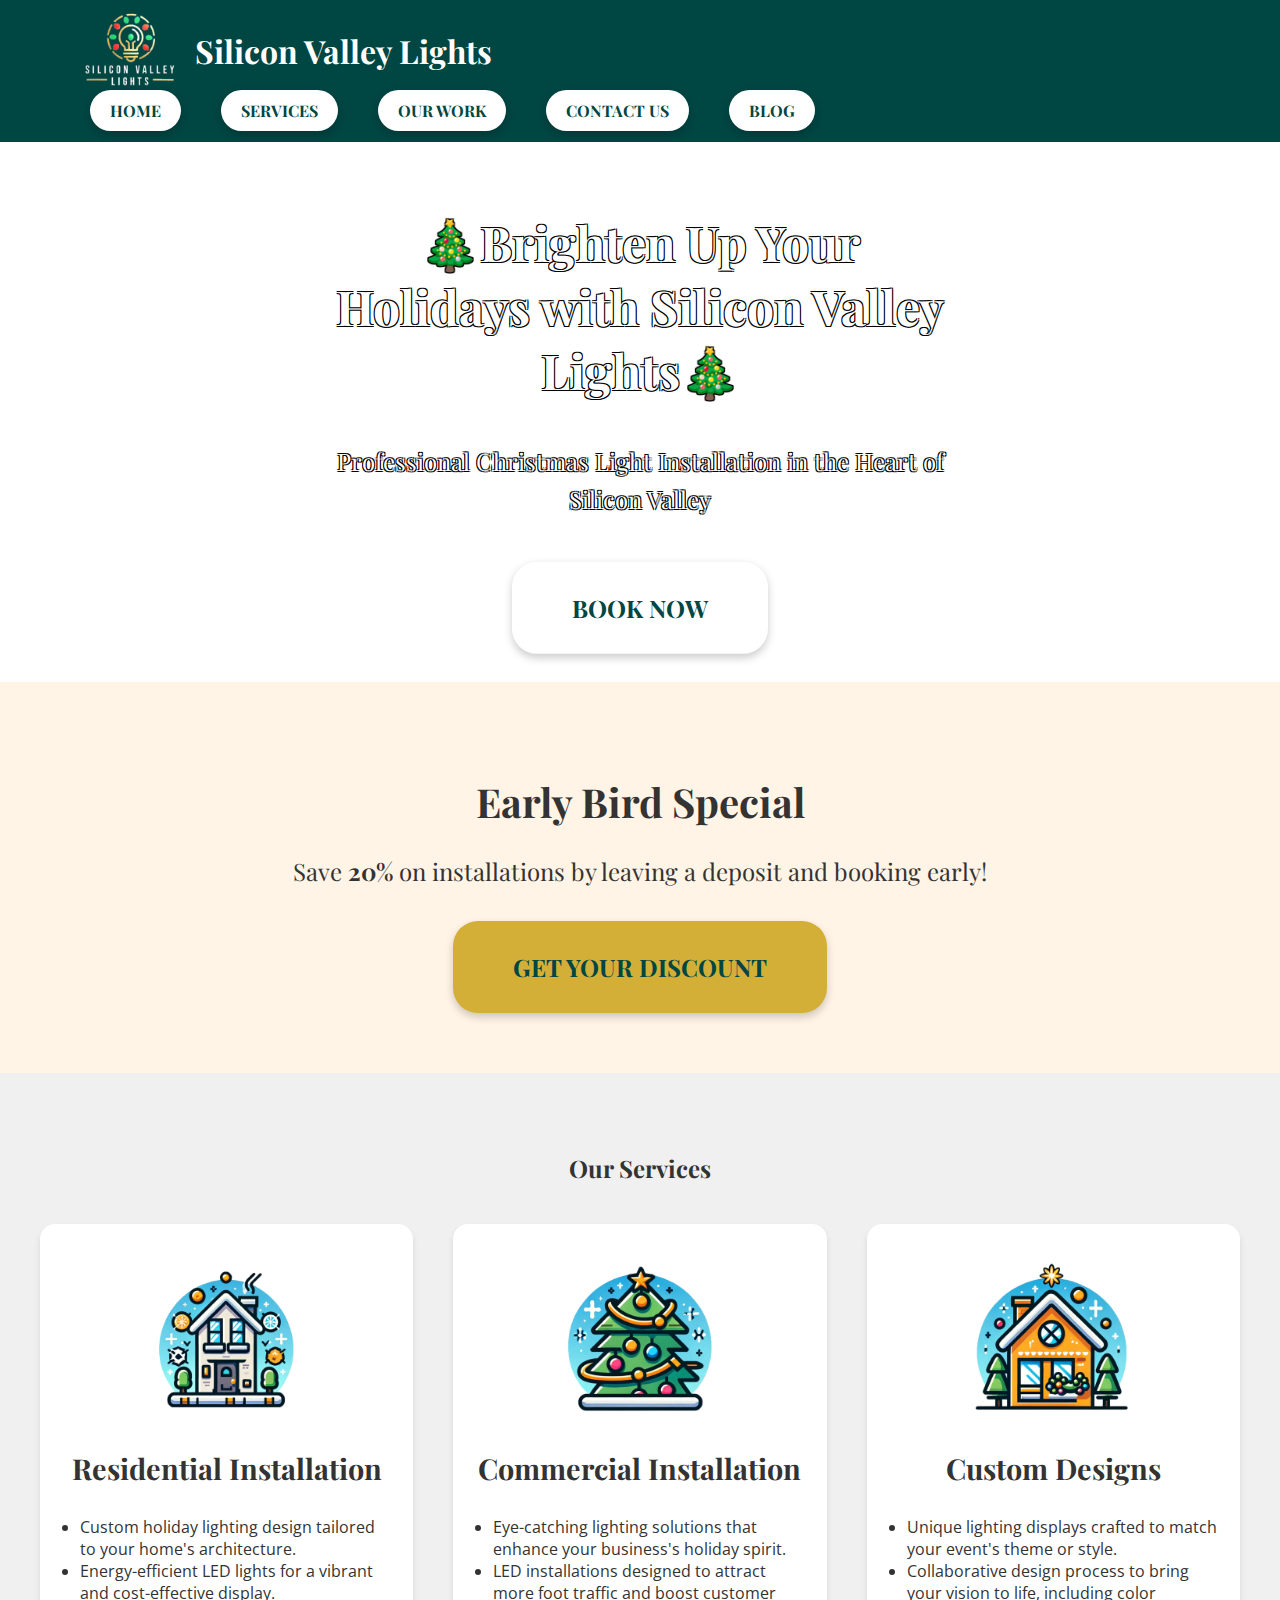
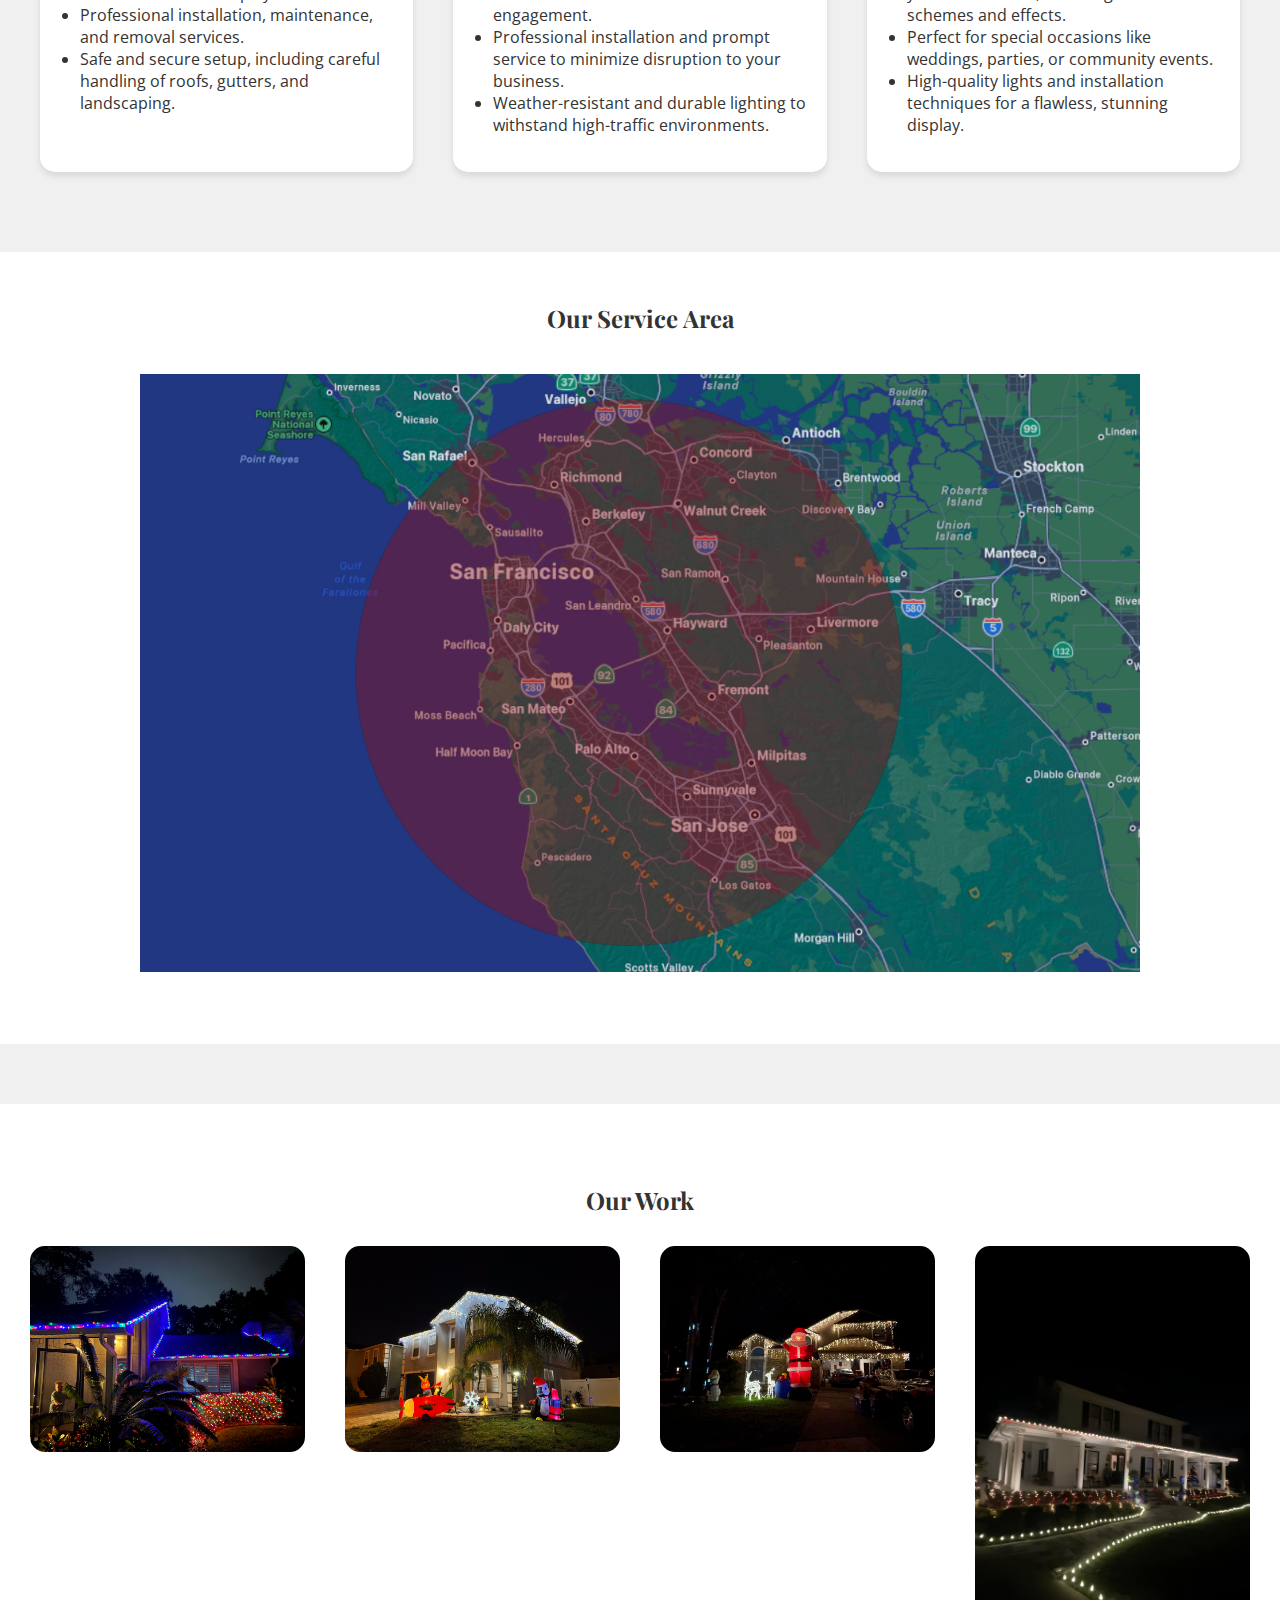
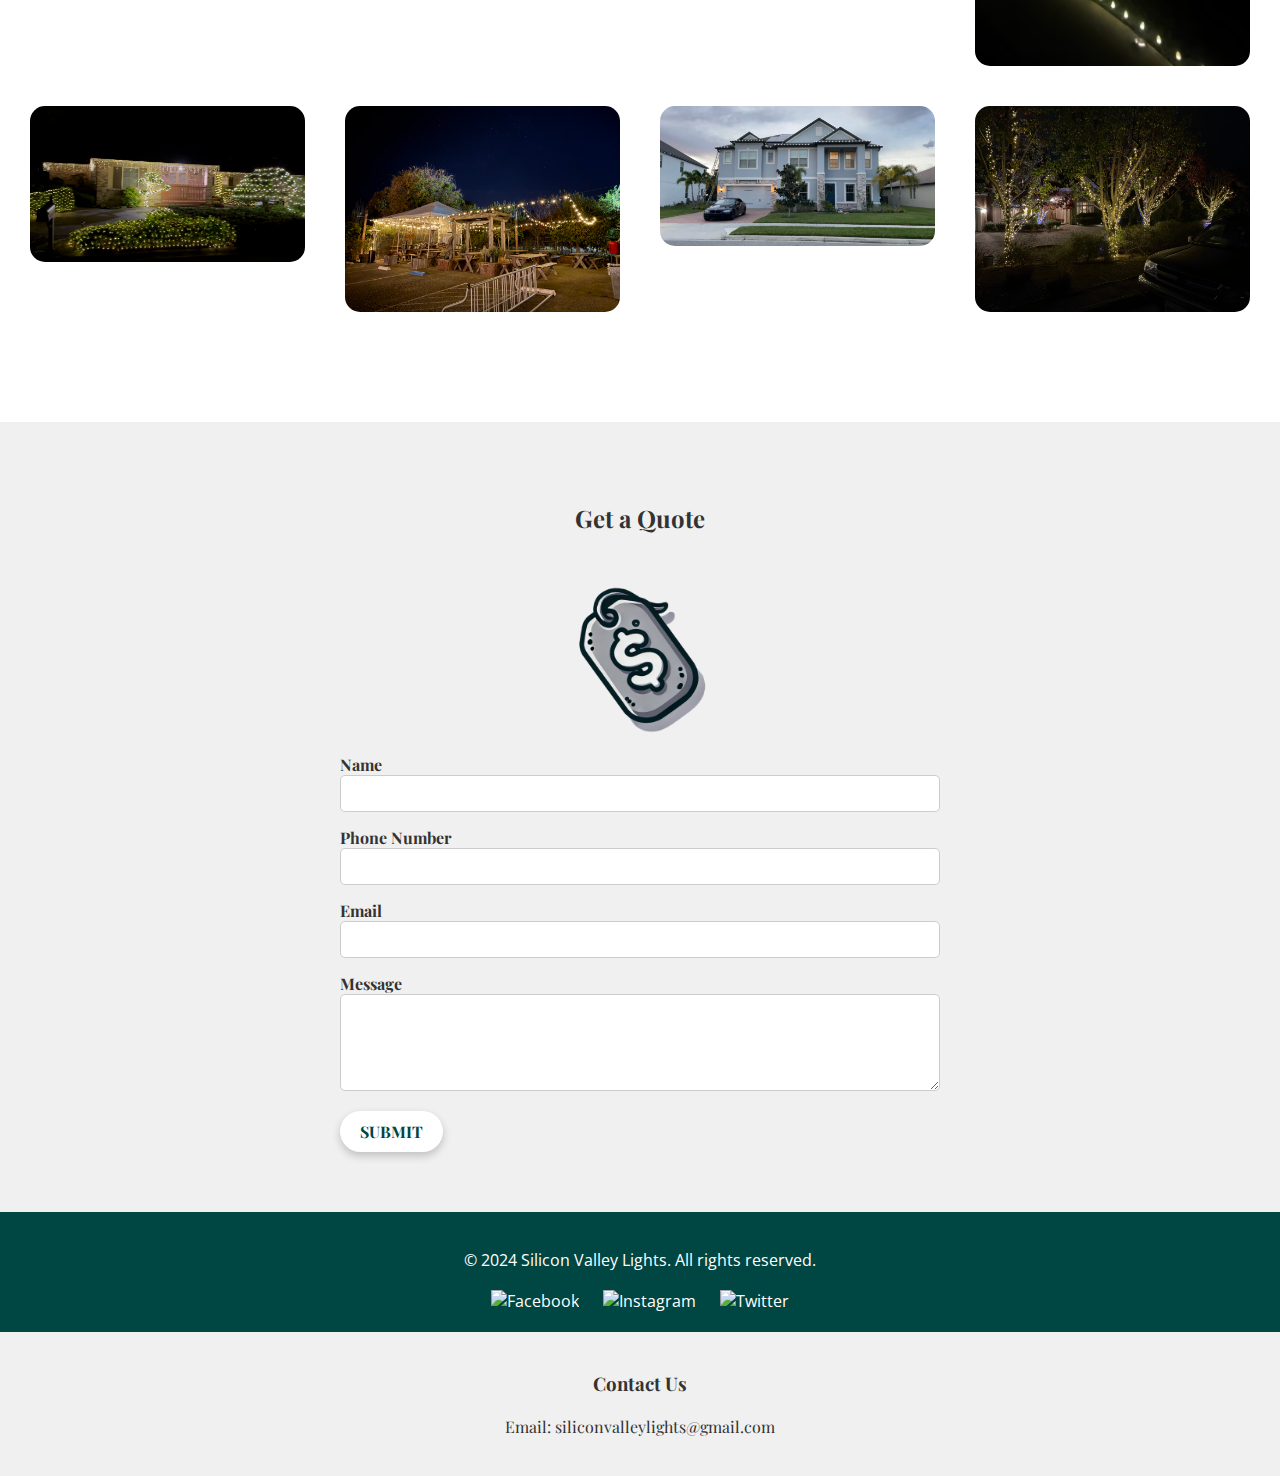
==== index.html @ fa6a8b25 "Update index.html" ====
<!DOCTYPE html>
<html lang="en">
<head>
    <!-- Favicon for the browser tab -->
    <link rel="icon" href="images/logo-icon.png" type="image/png">
    <title>Silicon Valley Lights</title>
    <!-- Link to the external CSS file for the main styles -->
    <link rel="stylesheet" href="style.css">
    <!-- Google Fonts for typography -->
    <link rel="preconnect" href="https://fonts.googleapis.com">
    <link rel="preconnect" href="https://fonts.gstatic.com" crossorigin>
    <link href="https://fonts.googleapis.com/css2?family=Montserrat:wght@400;700&family=Open+Sans:wght@400;600&family=Playfair+Display:wght@700&display=swap" rel="stylesheet">
    <!-- Lightbox CSS for gallery functionality -->
    <link rel="stylesheet" href="https://cdnjs.cloudflare.com/ajax/libs/lightbox2/2.11.3/css/lightbox.min.css">
    <meta name="description" content="Professional Christmas Light Installation in Silicon Valley - Residential, Commercial, and Custom Holiday Lighting Solutions. Expert holiday lighting services in San Jose, San Francisco, and surrounding areas.">
    <meta name="keywords" content="Christmas light installation, holiday lighting services, residential holiday lights, commercial Christmas lights, custom holiday lighting, Silicon Valley, San Jose, San Francisco, LED holiday lights, professional light installation, holiday decoration, roofline lighting, tree wrapping, festive lights, Christmas light hanging, exterior holiday decor, energy-efficient holiday lights">
<script async src="https://www.googletagmanager.com/gtag/js?id=AW-16764826474"></script>
<script>
  window.dataLayer = window.dataLayer || [];
  function gtag(){dataLayer.push(arguments);}
  gtag('js', new Date());

  gtag('config', 'AW-16764826474');
</script>

<script>
  // Helper function to delay opening a URL until a gtag event is sent.
  // Call it in response to an action that should navigate to a URL.
  function gtagSendEvent(url) {
    var callback = function () {
      if (typeof url === 'string') {
        window.location = url;
      }
    };
    gtag('event', 'ads_conversion_Submit_lead_form_1', {
      'event_callback': callback,
      'event_timeout': 2000,
    });
    return false;
  }
</script>

<style>
  /* Ensure all elements box-size properly */
  *, *::before, *::after {
    box-sizing: border-box;
  }

  @media (max-width: 768px) {
    /* Make the gallery more comfortable on mobile by reducing columns */
    .gallery-container {
      grid-template-columns: repeat(2, 1fr) !important;
    }
  }
</style>

</head>
<body style="overflow-x: hidden; margin: 0; padding: 0;">
    <!-- Header Section -->
    <header style="background-color: #004643; padding: 0; margin: 0; overflow: hidden; width: 100%;">
        <div class="header-container" style="display: flex; justify-content: space-between; align-items: center; width: 100%; max-width: 1200px; margin: 0 auto; padding: 10px 40px; flex-wrap: wrap;">
            <!-- Media query for responsive header adjustments -->
            <style>
                @media (max-width: 768px) {
                    .header-container {
                        flex-direction: column;
                        align-items: flex-start;
                        padding: 0 15px;
                    }
                    .nav-button {
                        padding: 8px 15px;
                        margin-bottom: 5px;
                        width: 100%;
                        text-align: center;
                    }
                    .logo img {
                        width: 80px;
                        height: 80px;
                    }
                }
            </style>
            <!-- Logo and title for the website -->
            <div class="logo" style="display: flex; align-items: center; gap: 15px;">
                <a href="index.html">
                    <img src="images/logo-icon.png" alt="Silicon Valley Lights Logo" style="width: 100px; height: 80px; vertical-align: middle; margin-top: auto; margin-bottom: auto;">
                </a>
                <h1 style="color: #ffffff; font-weight: bold; font-family: 'Playfair Display', serif;"><a href="index.html" style="color: inherit; text-decoration: none;">Silicon Valley Lights</a></h1>
            </div>
            <!-- Navigation menu for different sections of the website -->
            <nav>
                <ul style="list-style: none; display: flex; gap: 20px; padding: 10px 0; margin: 0; align-items: center;">
                    <li><a href="index.html" class="nav-button" style="background-color: #ffffff; color: #004643; border-radius: 25px; padding: 10px 20px; border: none; cursor: pointer; text-align: center; font-weight: bold; text-transform: uppercase; transition: all 0.3s ease; box-shadow: 0 4px 8px rgba(0, 0, 0, 0.2); font-family: 'Playfair Display', serif;" onmouseover="this.style.transform='scale(1.05)'; this.style.boxShadow='0 6px 12px rgba(0, 0, 0, 0.3)';" onmouseout="this.style.transform='scale(1)'; this.style.boxShadow='0 4px 8px rgba(0, 0, 0, 0.2)';">Home</a></li>
                    <li><a href="index.html#services" class="nav-button" style="background-color: #ffffff; color: #004643; border-radius: 25px; padding: 10px 20px; border: none; cursor: pointer; text-align: center; font-weight: bold; text-transform: uppercase; transition: all 0.3s ease; box-shadow: 0 4px 8px rgba(0, 0, 0, 0.2); font-family: 'Playfair Display', serif;" onmouseover="this.style.transform='scale(1.05)'; this.style.boxShadow='0 6px 12px rgba(0, 0, 0, 0.3)';" onmouseout="this.style.transform='scale(1)'; this.style.boxShadow='0 4px 8px rgba(0, 0, 0, 0.2)';">Services</a></li>
                    <li><a href="index.html#gallery" class="nav-button" style="background-color: #ffffff; color: #004643; border-radius: 25px; padding: 10px 20px; border: none; cursor: pointer; text-align: center; font-weight: bold; text-transform: uppercase; transition: all 0.3s ease; box-shadow: 0 4px 8px rgba(0, 0, 0, 0.2); font-family: 'Playfair Display', serif;" onmouseover="this.style.transform='scale(1.05)'; this.style.boxShadow='0 6px 12px rgba(0, 0, 0, 0.3)';" onmouseout="this.style.transform='scale(1)'; this.style.boxShadow='0 4px 8px rgba(0, 0, 0, 0.2)';">Our Work</a></li>
                    <li><a href="index.html#contact" class="nav-button" style="background-color: #ffffff; color: #004643; border-radius: 25px; padding: 10px 20px; border: none; cursor: pointer; text-align: center; font-weight: bold; text-transform: uppercase; transition: all 0.3s ease; box-shadow: 0 4px 8px rgba(0, 0, 0, 0.2); font-family: 'Playfair Display', serif;" onmouseover="this.style.transform='scale(1.05)'; this.style.boxShadow='0 6px 12px rgba(0, 0, 0, 0.3)';" onmouseout="this.style.transform='scale(1)'; this.style.boxShadow='0 4px 8px rgba(0, 0, 0, 0.2)';">Contact Us</a></li>
                    <li><a href="blog.html" class="nav-button" style="background-color: #ffffff; color: #004643; border-radius: 25px; padding: 10px 20px; border: none; cursor: pointer; text-align: center; font-weight: bold; text-transform: uppercase; transition: all 0.3s ease; box-shadow: 0 4px 8px rgba(0, 0, 0, 0.2); font-family: 'Playfair Display', serif;" onmouseover="this.style.transform='scale(1.05)'; this.style.boxShadow='0 6px 12px rgba(0, 0, 0, 0.3)';" onmouseout="this.style.transform='scale(1)'; this.style.boxShadow='0 4px 8px rgba(0, 0, 0, 0.2)';">Blog</a></li>
                </ul>
            </nav>
        </div>
    </header>

    <!-- Hero Section with a call to action for users -->
    <section class="hero" style="position: relative; width: 100%; height: 60vh; overflow: hidden;">
        <video autoplay muted loop playsinline style="position: absolute; top: 0; left: 0; width: 100%; height: 100%; object-fit: cover;">
            <source src="videos/hero-video.mp4" type="video/mp4">
            Your browser does not support the video tag.
        </video>
        <div class="hero-content" style="position: absolute; top: 50%; left: 50%; transform: translate(-50%, -50%); text-align: center;">
            <h2 style="color: white; text-shadow: -1px -1px 0 #000, 1px -1px 0 #000, -1px 1px 0 #000, 1px 1px 0 #000; font-family: 'Playfair Display', serif;">🎄Brighten Up Your Holidays with Silicon Valley Lights🎄</h2>
            <p style="color: white; text-shadow: -1px -1px 0 #000, 1px -1px 0 #000, -1px 1px 0 #000, 1px 1px 0 #000; font-family: 'Playfair Display', serif;">Professional Christmas Light Installation in the Heart of Silicon Valley</p>
            <a href="#contact" class="cta-button" style="background-color: #ffffff; color: #004643; border-radius: 25px; padding: 30px 60px; font-size: 1.5em; border: none; cursor: pointer; text-align: center; font-weight: bold; text-transform: uppercase; transition: all 0.3s ease; box-shadow: 0 4px 8px rgba(0, 0, 0, 0.2); font-family: 'Playfair Display', serif;">Book Now</a>
        </div>
    </section>

    <!-- Promotional Section for early bird discounts -->
    <section id="promotion" style="margin-top: 0;">
        <h2 style="font-family: 'Playfair Display', serif;">Early Bird Special</h2>
        <p style="font-family: 'Playfair Display', serif;">Save <strong>20%</strong> on installations by leaving a deposit and booking early!</p>
        <a href="#contact" class="promo-button" style="background-color: #d4af37; color: #004643; border-radius: 25px; padding: 30px 60px; font-size: 1.5em; border: none; cursor: pointer; text-align: center; font-weight: bold; text-transform: uppercase; transition: all 0.3s ease; box-shadow: 0 4px 8px rgba(0, 0, 0, 0.2); font-family: 'Playfair Display', serif;">Get Your Discount</a>
    </section>

    <!-- Services Section describing different types of services offered -->
    <section id="services">
        <h2 style="font-family: 'Playfair Display', serif;">Our Services</h2>
        <div class="services-container">
            <!-- Residential Installation Service -->
            <div class="service">
                <img src="icons/residential-icon.png" alt="Residential Icon" style="width: 200px; height: 200px;">
                <h3 style="font-family: 'Playfair Display', serif;">Residential Installation</h3>
                <ul style="text-align: left; padding-left: 20px;">
                    <li>Custom holiday lighting design tailored to your home's architecture.</li>
                    <li>Energy-efficient LED lights for a vibrant and cost-effective display.</li>
                    <li>Professional installation, maintenance, and removal services.</li>
                    <li>Safe and secure setup, including careful handling of roofs, gutters, and landscaping.</li>
                </ul>
            </div>
            <!-- Commercial Installation Service -->
            <div class="service">
                <img src="icons/commercial-icon.png" alt="Commercial Icon" style="width: 200px; height: 200px;">
                <h3 style="font-family: 'Playfair Display', serif;">Commercial Installation</h3>
                <ul style="text-align: left; padding-left: 20px;">
                    <li>Eye-catching lighting solutions that enhance your business's holiday spirit.</li>
                    <li>LED installations designed to attract more foot traffic and boost customer engagement.</li>
                    <li>Professional installation and prompt service to minimize disruption to your business.</li>
                    <li>Weather-resistant and durable lighting to withstand high-traffic environments.</li>
                </ul>
            </div>
            <!-- Custom Lighting Design Service -->
            <div class="service">
                <img src="icons/custom-design-icon.png" alt="Custom Designs Icon" style="width: 200px; height: 200px;">
                <h3 style="font-family: 'Playfair Display', serif;">Custom Designs</h3>
                <ul style="text-align: left; padding-left: 20px;">
                    <li>Unique lighting displays crafted to match your event's theme or style.</li>
                    <li>Collaborative design process to bring your vision to life, including color schemes and effects.</li>
                    <li>Perfect for special occasions like weddings, parties, or community events.</li>
                    <li>High-quality lights and installation techniques for a flawless, stunning display.</li>
                </ul>
            </div>
        </div>
    </section>

    <!-- Service Area Section displaying a map of the coverage area -->
    <section id="service-area" style="padding: 30px 20px; margin-bottom: 100px; clear: both; background-color: #fff;">
        <h2 style="font-family: 'Playfair Display', serif;">Our Service Area</h2>
        <div id="map" style="text-align: center; max-width: 1000px; margin: 40px auto;">
            <img src="images/service-area-map.jpg" alt="Service Area Map - 70 Miles from the Hayward Bridge" style="width: 100%; height: auto;">
        </div>
    </section>

    <!-- Separator Section for visual separation of sections -->
    <section class="separator" style="background-color: #f0f0f0; height: 60px; margin-bottom: 0;"></section>

    <!-- Gallery Section showcasing past projects -->
    <section id="gallery">
        <h2 style="font-family: 'Playfair Display', serif;">Our Work</h2>
        <div class="gallery-container" style="margin-bottom: 40px; display: grid; grid-template-columns: repeat(4, 1fr); gap: 20px; justify-items: center;">
            <!-- Removed fixed width/height and let images scale responsively -->
            <a href="images/photo1.jpg" data-lightbox="gallery" data-title="Project 1"><img src="images/photo1.jpg" alt="Project 1" style="border-radius: 15px; width: 100%; height: auto; object-fit: cover;"></a>
            <a href="images/photo2.jpg" data-lightbox="gallery" data-title="Project 2"><img src="images/photo2.jpg" alt="Project 2" style="border-radius: 15px; width: 100%; height: auto; object-fit: cover;"></a>
            <a href="images/photo3.jpg" data-lightbox="gallery" data-title="Project 3"><img src="images/photo3.jpg" alt="Project 3" style="border-radius: 15px; width: 100%; height: auto; object-fit: cover;"></a>
            <a href="images/photo4.jpg" data-lightbox="gallery" data-title="Project 4"><img src="images/photo4.jpg" alt="Project 4" style="border-radius: 15px; width: 100%; height: auto; object-fit: cover;"></a>
            <a href="images/photo5.jpg" data-lightbox="gallery" data-title="Project 5"><img src="images/photo5.jpg" alt="Project 5" style="border-radius: 15px; width: 100%; height: auto; object-fit: cover;"></a>
            <a href="images/photo6.jpg" data-lightbox="gallery" data-title="Project 6"><img src="images/photo6.jpg" alt="Project 6" style="border-radius: 15px; width: 100%; height: auto; object-fit: cover;"></a>
            <a href="images/photo7.jpg" data-lightbox="gallery" data-title="Project 7"><img src="images/photo7.jpg" alt="Project 7" style="border-radius: 15px; width: 100%; height: auto; object-fit: cover;"></a>
            <a href="images/photo8.jpg" data-lightbox="gallery" data-title="Project 8"><img src="images/photo8.jpg" alt="Project 8" style="border-radius: 15px; width: 100%; height: auto; object-fit: cover;"></a>
        </div>
    </section>

    <!-- Contact Section with a form to get a quote -->
    <section id="contact">
        <h2 style="font-family: 'Playfair Display', serif;">Get a Quote</h2>
        <img src="icons/quote-icon.png" alt="Quote Icon" style="width: 200px; height: 200px; display: block; margin: 0 auto;">
        <form id="contact-form">
            <!-- Name input field -->
            <div class="form-group">
                <label for="name" style="font-family: 'Playfair Display', serif;">Name</label>
                <input type="text" id="name" name="Name" required>
            </div>
            <!-- Phone number input field -->
            <div class="form-group">
                <label for="phone" style="font-family: 'Playfair Display', serif;">Phone Number</label>
                <input type="tel" id="phone" name="Phone" required>
            </div>
            <!-- Email input field -->
            <div class="form-group">
                <label for="email" style="font-family: 'Playfair Display', serif;">Email</label>
                <input type="email" id="email" name="_replyto" required>
            </div>
            <!-- Message input field -->
            <div class="form-group">
                <label for="message" style="font-family: 'Playfair Display', serif;">Message</label>
                <textarea id="message" name="Message" rows="5" required></textarea>
            </div>
            <!-- Submit button for the contact form -->
            <button type="submit" style="background-color: #ffffff; color: #004643; border-radius: 25px; padding: 10px 20px; border: none; cursor: pointer; text-align: center; font-weight: bold; text-transform: uppercase; transition: all 0.3s ease; box-shadow: 0 4px 8px rgba(0, 0, 0, 0.2); font-family: 'Playfair Display', serif;">Submit</button>
        </form>
        <!-- Thank you message displayed after successful form submission -->
        <div id="thank-you-message" style="display: none; font-family: 'Playfair Display', serif; text-align: center; margin-top: 20px;">Thank you for your message! We'll get back to you shortly.</div>
        <script>
            // JavaScript to handle the contact form submission via Fetch API
            document.getElementById('contact-form').addEventListener('submit', function(event) {
                event.preventDefault(); // Prevent the default form submission
                
                const formData = new FormData(event.target);
                
                fetch('https://formspree.io/f/xyzgqyod', {
                    method: 'POST',
                    body: formData,
                    headers: {
                        'Accept': 'application/json'
                    }
                }).then(response => {
                    if (response.ok) {
                        // Hide the contact form and show the thank-you message
                        document.getElementById('contact-form').style.display = 'none';
                        document.getElementById('thank-you-message').style.display = 'block';
                    } else {
                        alert('There was an issue submitting your form. Please try again.');
                    }
                }).catch(error => {
                    alert('There was an error submitting your form. Please check your connection and try again.');
                });
            });
        </script>
    </section>

    <!-- Footer Section with social media links -->
    <footer>
        <p>&copy; 2024 Silicon Valley Lights. All rights reserved.</p>
        <div class="social-media">
            <!-- Social media links with icons -->
            <a href="#" aria-label="Facebook"><img src="icons/facebook.png" alt="Facebook"></a>
            <a href="#" aria-label="Instagram"><img src="icons/instagram.png" alt="Instagram"></a>
            <a href="#" aria-label="Twitter"><img src="icons/twitter.png" alt="Twitter"></a>
        </div>
    </footer>

    <!-- Contact Us Section -->
    <section id="contact-us" style="background-color: #f0f0f0; padding: 20px; text-align: center;">
        <h3 style="font-family: 'Playfair Display', serif;">Contact Us</h3>
        <p style="font-family: 'Playfair Display', serif;">Email: <a href="mailto:siliconvalleylights@gmail.com">siliconvalleylights@gmail.com</a></p>
    </section>

    <!-- Lightbox JavaScript for gallery functionality -->
    <script src="https://cdnjs.cloudflare.com/ajax/libs/lightbox2/2.11.3/js/lightbox-plus-jquery.min.js"></script>
    
    <!-- Hidden SEO text for search engines to crawl -->
    <div style="display: none;">
        Looking for professional Christmas light installation in the following cities: Alameda, Albany, American Canyon, Antioch, Atherton, Belmont, Benicia, Berkeley, Brentwood, Brisbane, Burlingame, Calistoga, Campbell, Clayton, Cloverdale, Colma, Concord, Corte Madera, Cotati, Cupertino, Daly City, Danville, Dixon, Dublin, East Palo Alto, El Cerrito, Emeryville, Fairfax, Fairfield, Foster City, Fremont, Gilroy, Half Moon Bay, Hayward, Healdsburg, Hercules, Hillsborough, Lafayette, Larkspur, Livermore, Los Altos, Los Altos Hills, Los Gatos, Martinez, Menlo Park, Mill Valley, Millbrae, Milpitas, Monte Sereno, Moraga, Morgan Hill, Mountain View, Napa, Newark, Novato, Oakland, Oakley, Orinda, Pacifica, Palo Alto, Petaluma, Piedmont, Pinole, Pittsburg, Pleasant Hill, Pleasanton, Portola Valley, Redwood City, Richmond, Rio Vista, Rohnert Park, Ross, San Anselmo, San Bruno, San Carlos, San Francisco, San Jose, San Leandro, San Mateo, San Pablo, San Rafael, San Ramon, Santa Clara, Santa Rosa, Saratoga, Sausalito, Sebastopol, Sonoma, South San Francisco, St. Helena, Suisun City, Sunnyvale, Tiburon, Union City, Vacaville, Vallejo, Walnut Creek, Windsor, Woodside, Yountville.
        
        We offer services for: Residential Christmas Light Installation, Commercial Christmas Light Installation, Custom Holiday Lighting Design, LED Christmas Light Installation, Tree Wrapping Lighting, Roofline Lighting, Landscape Holiday Lighting, and Wreath Hanging Services.
        
        Get festive with Silicon Valley Lights' Professional Christmas Lighting services in San Jose, San Francisco, Mountain View, Palo Alto, and across the Bay Area. Our experienced installers provide custom designs for a beautiful holiday experience. Book your installation now to save on energy-efficient LED holiday lighting solutions.
        
        Want the best Christmas lights in the neighborhood? Contact us for professional holiday lighting in the Bay Area including Santa Clara, Alameda, Contra Costa counties, and more. Specializing in Residential, Commercial, and Custom Holiday Designs to make your property shine brightly.
        
        Top-rated holiday light installation services for homes and businesses in San Jose, Santa Clara, and across Silicon Valley. We ensure safe and secure lighting installation for your home, with maintenance support throughout the holiday season to keep your lights shining bright.
        
        Keywords for SEO: Christmas light installation, holiday lights Silicon Valley, professional holiday lighting, LED Christmas lights, San Jose Christmas lights, residential light installation, commercial holiday lighting, Bay Area holiday decor, energy-efficient holiday lighting, tree wrapping lights, roofline Christmas lights, festive exterior decorations, custom Christmas lighting displays, outdoor Christmas lighting installers, Christmas light maintenance, Silicon Valley holiday decorations, San Francisco holiday lighting.
    
        Serving the following cities: Alameda, Albany, American Canyon, Antioch, Atherton, Belmont, Benicia, Berkeley, Brentwood, Brisbane, Burlingame, Calistoga, Campbell, Clayton, Cloverdale, Colma, Concord, Corte Madera, Cotati, Cupertino, Daly City, Danville, Dixon, Dublin, East Palo Alto, El Cerrito, Emeryville, Fairfax, Fairfield, Foster City, Fremont, Gilroy, Half Moon Bay, Hayward, Healdsburg, Hercules, Hillsborough, Lafayette, Larkspur, Livermore, Los Altos, Los Altos Hills, Los Gatos, Martinez, Menlo Park, Mill Valley, Millbrae, Milpitas, Monte Sereno, Moraga, Morgan Hill, Mountain View, Napa, Newark, Novato, Oakland, Oakley, Orinda, Pacifica, Palo Alto, Petaluma, Piedmont, Pinole, Pittsburg, Pleasant Hill, Pleasanton, Portola Valley, Redwood City, Richmond, Rio Vista, Rohnert Park, Ross, San Anselmo, San Bruno, San Carlos, San Francisco, San Jose, San Leandro, San Mateo, San Pablo, San Rafael, San Ramon, Santa Clara, Santa Rosa, Saratoga, Sausalito, Sebastopol, Sonoma, South San Francisco, St. Helena, Suisun City, Sunnyvale, Tiburon, Union City, Vacaville, Vallejo, Walnut Creek, Windsor, Woodside, Yountville.
        Silicon Valley Lights is your top choice for professional Christmas light installation services in Silicon Valley. We offer residential, commercial, and custom holiday lighting solutions designed to brighten up any property. Our experienced team handles every detail, from designing custom lighting to installing and maintaining it throughout the holiday season.

        Looking for professional holiday lighting installers in Silicon Valley? Silicon Valley Lights provides comprehensive holiday light installation services for homes and businesses. Our skilled professionals ensure safe, secure, and beautiful holiday displays using energy-efficient LED lights.

        Commercial Christmas light installation is one of our specialties. Let us help boost your business’s holiday spirit with creative, durable lighting that will make your storefront or office stand out. We work with commercial properties of all sizes to create an inviting holiday atmosphere that draws customers in and encourages holiday shopping.

        Our residential Christmas light installation services provide homeowners with festive, custom-designed displays. Whether you want classic white lights, colorful patterns, or intricate designs, we will work with you to create a holiday look that reflects your style and taste. Our energy-efficient LED lights are bright, long-lasting, and save you money on energy bills.

        At Silicon Valley Lights, we also provide custom holiday lighting solutions. No matter your theme or idea, we bring it to life with custom displays for residential, commercial, or special events. We pride ourselves on being a leading Christmas light installer in Silicon Valley with years of experience and numerous satisfied clients.

        We understand that the holiday season can be hectic, so we make our holiday light installation process simple. From the initial consultation to the final installation, we handle every detail to make sure your holidays are stress-free and your lighting looks amazing. Safety is always our top priority, and we use professional-grade equipment to ensure a safe setup. Our team also provides timely maintenance and repair services throughout the holiday season, as well as professional removal after the holidays.

        Christmas light installation in Silicon Valley is about more than just putting up lights—it’s about creating memories and experiences for your family, neighbors, or customers. At Silicon Valley Lights, we love the magic of the holidays and are dedicated to spreading that joy with professional lighting services.

        Why choose Silicon Valley Lights? Our team is passionate about holiday decorating and bringing festive joy to the community. We offer competitive rates, flexible scheduling, and a commitment to exceptional quality. We use only top-quality materials that are safe for your property, and our lights are designed to withstand winter weather conditions.

        Let us take care of your holiday lighting this year. If you are in Silicon Valley and need professional Christmas light installation, Silicon Valley Lights is here to help. With our expertise and eye for design, we guarantee to turn your vision into a beautiful reality that will be the envy of the neighborhood.

        Services we provide include residential holiday lighting, commercial holiday lighting, custom lighting displays, LED lighting installations, roofline lighting, tree wrapping, landscape lighting, wreath hanging, and much more. Whatever your vision, we have the skills and creativity to make it happen.

        Contact Silicon Valley Lights today to schedule your installation and bring the magic of Christmas to your home or business. We offer free consultations and will provide you with a custom quote for your project. Don't wait—our calendar fills up fast during the holiday season!
    </div>
</body>
</html>
---- style.css ----
/* General Styles */
body {
    margin: 0;
    font-family: 'Open Sans', 'Segoe UI', Tahoma, Geneva, Verdana, sans-serif;
    color: #333;
    background-color: #fff;
}

a {
    text-decoration: none;
    color: inherit;
}

h1, h2, h3 {
    text-align: center;
    font-family: 'Montserrat', sans-serif;
}

p {
    line-height: 1.6;
}

/* Header Styles */
header {
    background-color: #004643;
    color: #fff;
    padding: 20px 0;
}

.logo h1 {
    margin: 0;
    font-size: 2em;
}

nav ul {
    list-style: none;
    display: flex;
    justify-content: center;
    padding: 0;
}

nav ul li {
    margin: 0 10px;
}

.nav-button {
    color: #fff;
    font-weight: bold;
    padding: 10px 20px;
    border-radius: 5px;
    background-color: #e63946;
    transition: background-color 0.3s ease, transform 0.2s ease;
}

.nav-button:hover {
    background-color: #d62828;
    transform: scale(1.05);
}

.nav-button:active {
    transform: scale(0.95);
}

/* Unique Styles for Navigation Buttons */
.services-button {
    background-color: #e63946;
}

.work-button {
    background-color: #f77f00;
}

.contact-button {
    background-color: #003049;
}

.services-button:hover {
    background-color: #d62828;
}

.work-button:hover {
    background-color: #d65d00;
}

.contact-button:hover {
    background-color: #002436;
}

/* Hero Section Styles */
.hero {
    position: relative;
    background-image: url('images/hero.jpg');
    background-size: cover;
    background-position: center;
    color: #fff;
    padding: 100px 20px;
    text-align: center;
    overflow: hidden;
}

.hero::before {
    content: '';
    position: absolute;
    top: -10px;
    left: -10px;
    right: -10px;
    bottom: -10px;
    background-image: inherit;
    background-size: cover;
    background-position: center;
    filter: blur(3px);
    z-index: -1;
}

.hero h2 {
    font-size: 3em;
}

.hero p {
    font-size: 1.5em;
}

.cta-button {
    display: inline-block;
    margin-top: 20px;
    padding: 15px 30px;
    background-color: #e63946;
    color: #fff;
    border-radius: 5px;
    font-size: 1em;
    transition: background-color 0.3s ease, transform 0.2s ease;
}

.cta-button:hover {
    background-color: #d62828;
    transform: scale(1.05);
}

.cta-button:active {
    transform: scale(0.95);
}

/* Promotional Section Styles */
#promotion {
    padding: 60px 20px;
    background-color: #fff4e6;
    text-align: center;
}

#promotion h2 {
    font-size: 2.5em;
    margin-bottom: 20px;
}

#promotion p {
    font-size: 1.5em;
    margin-bottom: 30px;
}

.promo-button {
    display: inline-block;
    padding: 15px 30px;
    background-color: #f77f00;
    color: #fff;
    border-radius: 5px;
    font-size: 1em;
    font-weight: bold;
    transition: background-color 0.3s ease, transform 0.2s ease;
}

.promo-button:hover {
    background-color: #d65d00;
    transform: scale(1.05);
}

.promo-button:active {
    transform: scale(0.95);
}

/* Services Section Styles */
#services {
    padding: 60px 20px;
    background-color: #f0f0f0;
}

.services-container {
    display: flex;
    flex-wrap: wrap;
    justify-content: center;
}

.service {
    flex: 1 1 300px;
    margin: 20px;
    padding: 20px;
    background-color: #fff;
    text-align: center;
    border-radius: 15px;
    box-shadow: 0 4px 6px rgba(0, 0, 0, 0.1);
}

.service h3 {
    margin-top: 0;
    font-size: 1.8em;
}

.service p {
    font-size: 1.1em;
}

/* Map Section Styles */
#service-area {
    padding: 60px 20px;
}

#map {
    width: 100%;
    height: 500px;
    margin: 0 auto;
    max-width: 1200px;
}

/* Gallery Section Styles */
#gallery {
    padding: 60px 20px;
}

.gallery-container {
    display: flex;
    flex-wrap: wrap;
    justify-content: center;
}

.gallery-container a {
    margin: 10px;
    border-radius: 5px;
    overflow: hidden;
}

.gallery-container img {
    width: 300px;
    height: 200px;
    object-fit: cover;
    display: block;
}

/* Contact Section Styles */
#contact {
    padding: 60px 20px;
    background-color: #f0f0f0;
}

form {
    max-width: 600px;
    margin: 0 auto;
}

.form-group {
    margin-bottom: 15px;
}

label {
    display: block;
    font-weight: bold;
}

input, textarea {
    width: 100%;
    padding: 10px;
    border-radius: 5px;
    border: 1px solid #ccc;
}

button[type="submit"] {
    padding: 15px 30px;
    background-color: #004643;
    color: #fff;
    border: none;
    border-radius: 5px;
    cursor: pointer;
    font-size: 1em;
    transition: background-color 0.3s ease, transform 0.2s ease;
}

button[type="submit"]:hover {
    background-color: #003d3b;
    transform: scale(1.05);
}

button[type="submit"]:active {
    transform: scale(0.95);
}

/* Footer Styles */
footer {
    background-color: #004643;
    color: #fff;
    padding: 20px 0;
    text-align: center;
}

.social-media a {
    margin: 0 10px;
}

.social-media img {
    width: 24px;
    height: 24px;
}

/* Responsive Styles */
@media (max-width: 768px) {
    .services-container, .gallery-container {
        flex-direction: column;
        align-items: center;
    }

    .service, .gallery-container img {
        width: 100%;
        max-width: 500px;
    }

    .hero h2 {
        font-size: 2em;
    }

    .hero p {
        font-size: 1.2em;
    }

    #map {
        height: 300px;
    }
}
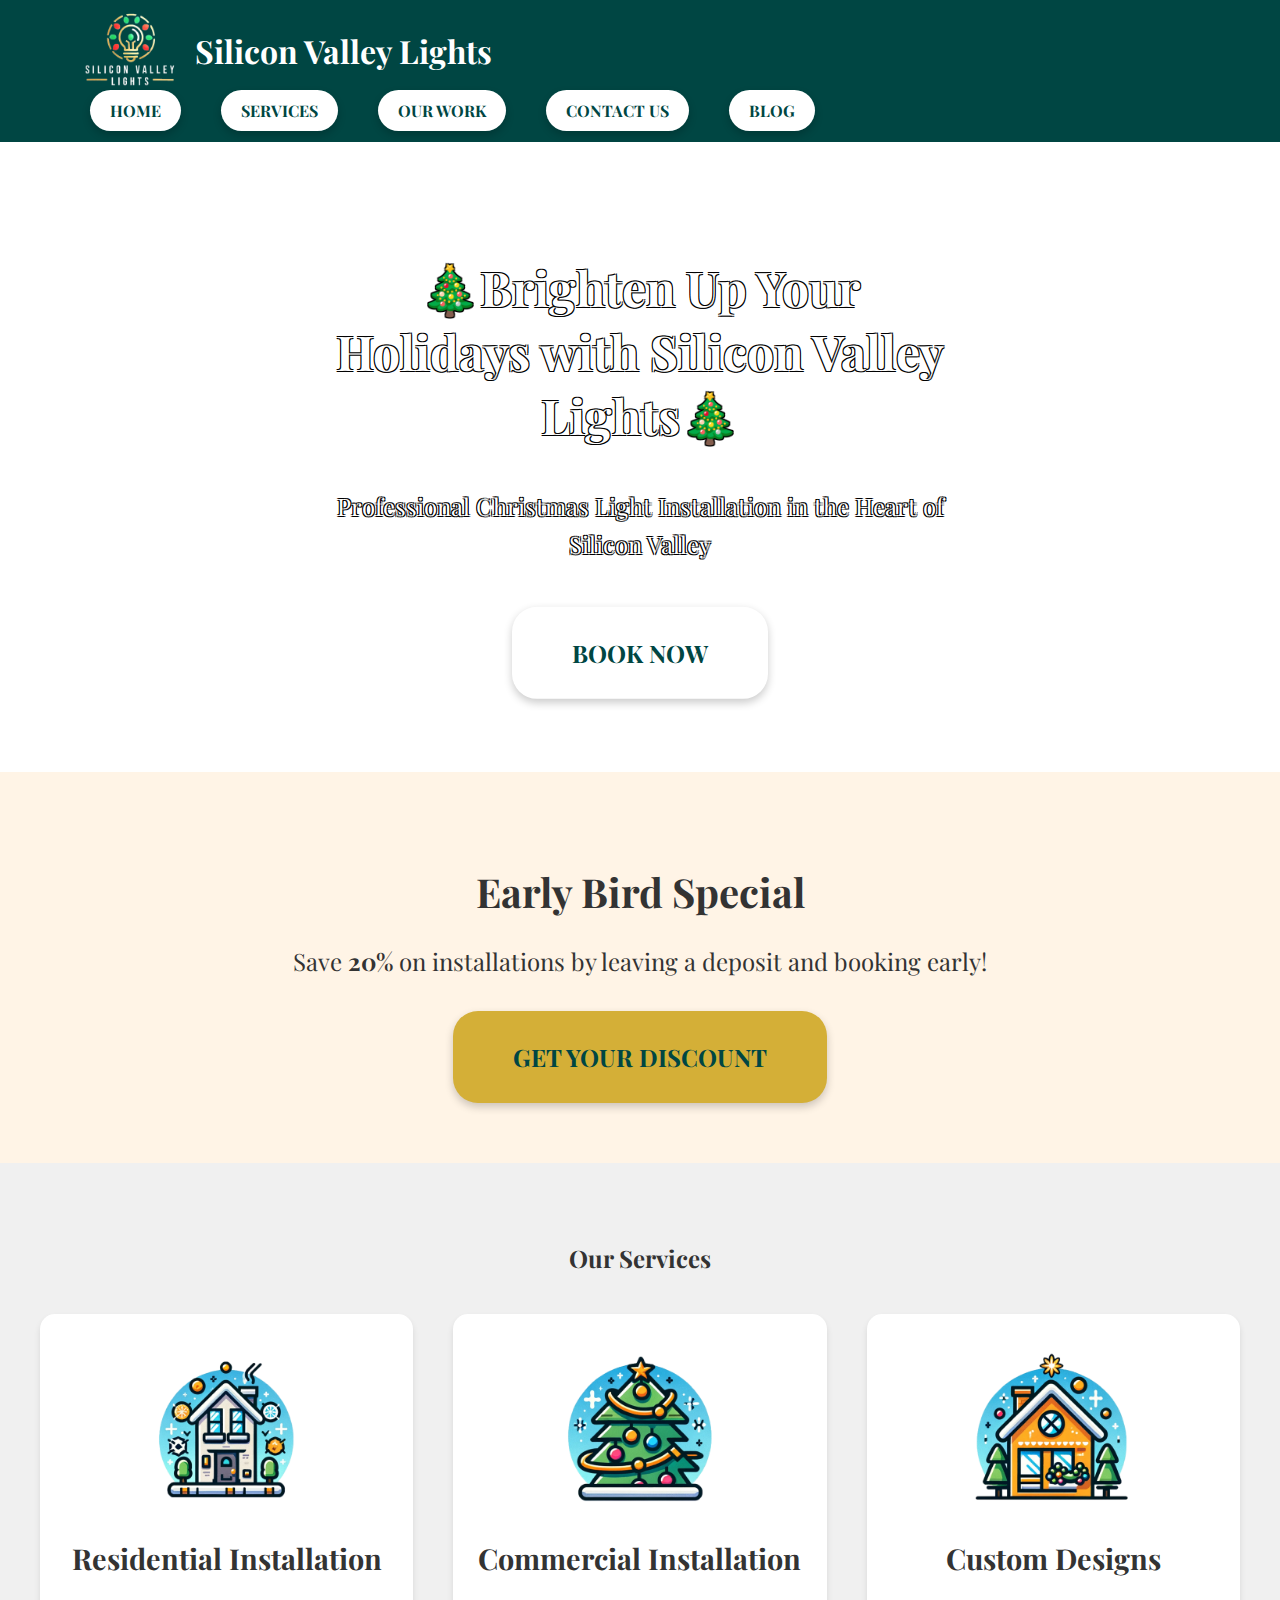
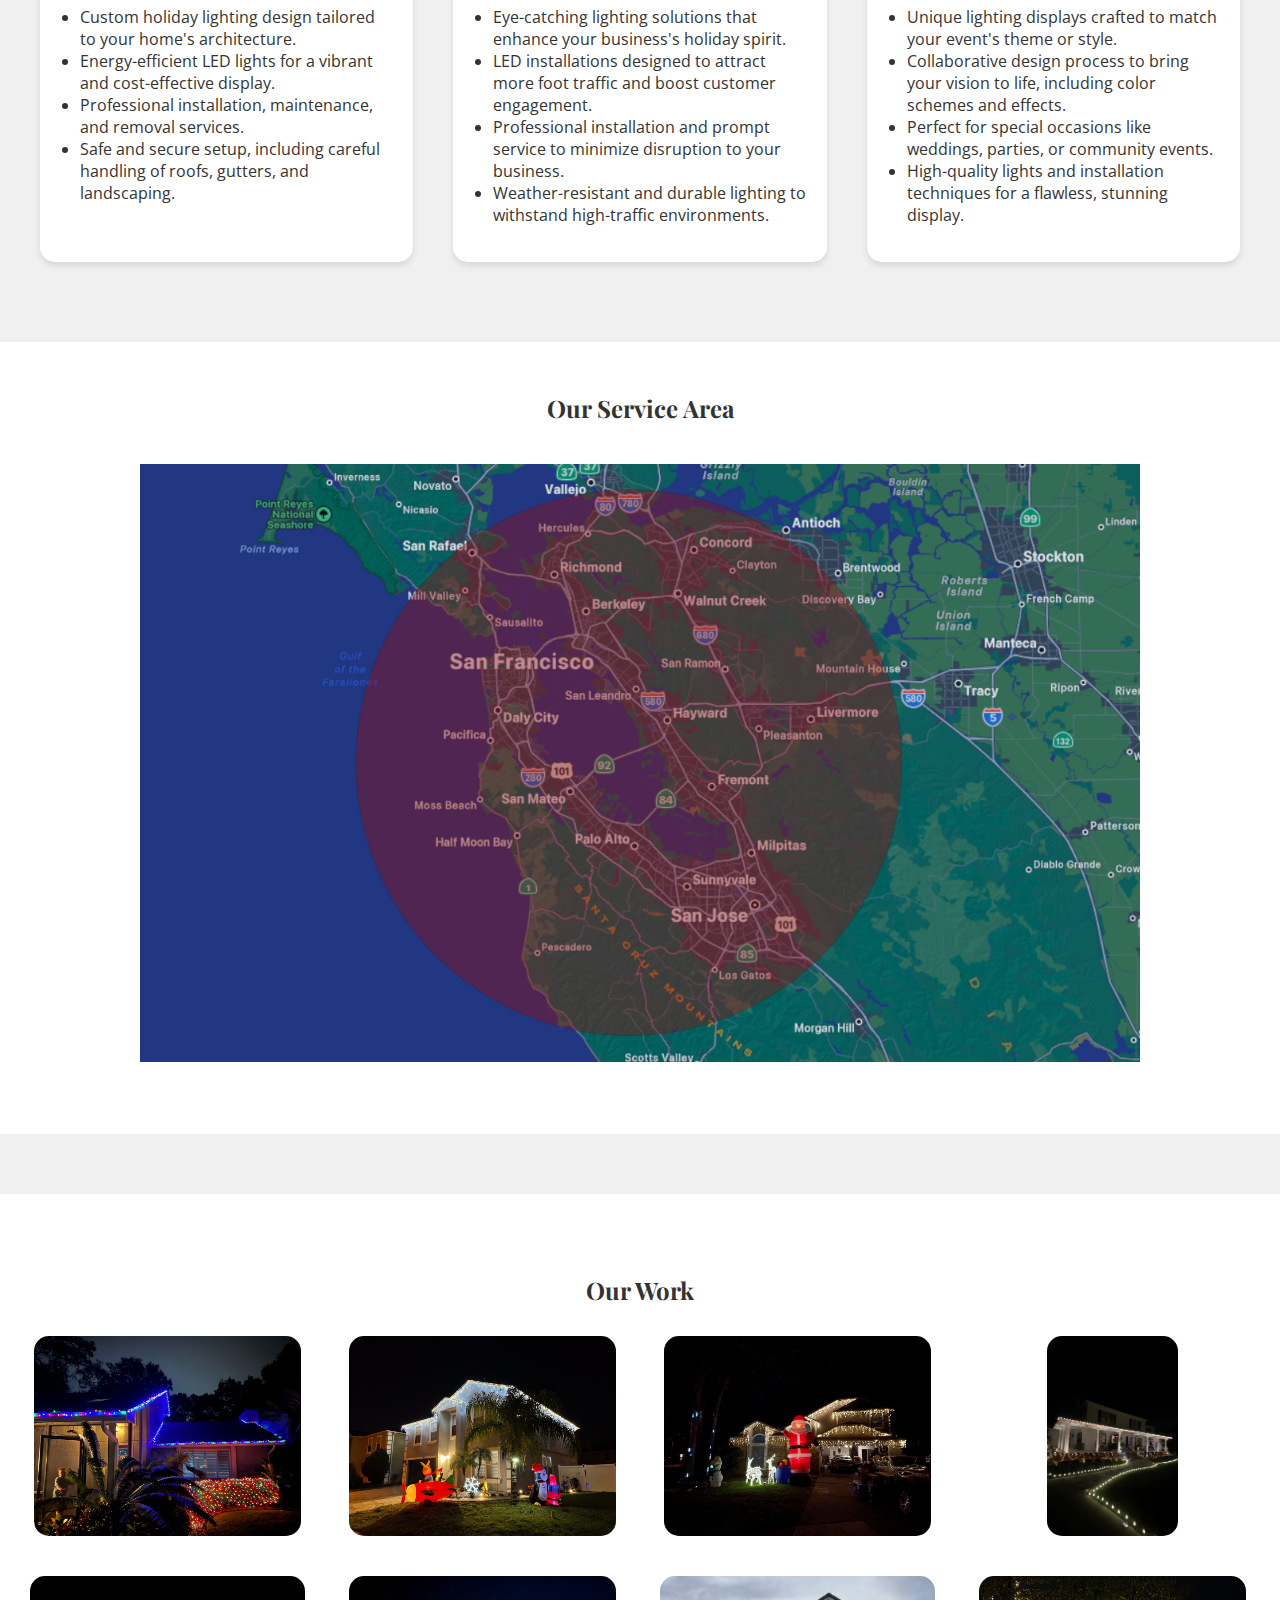
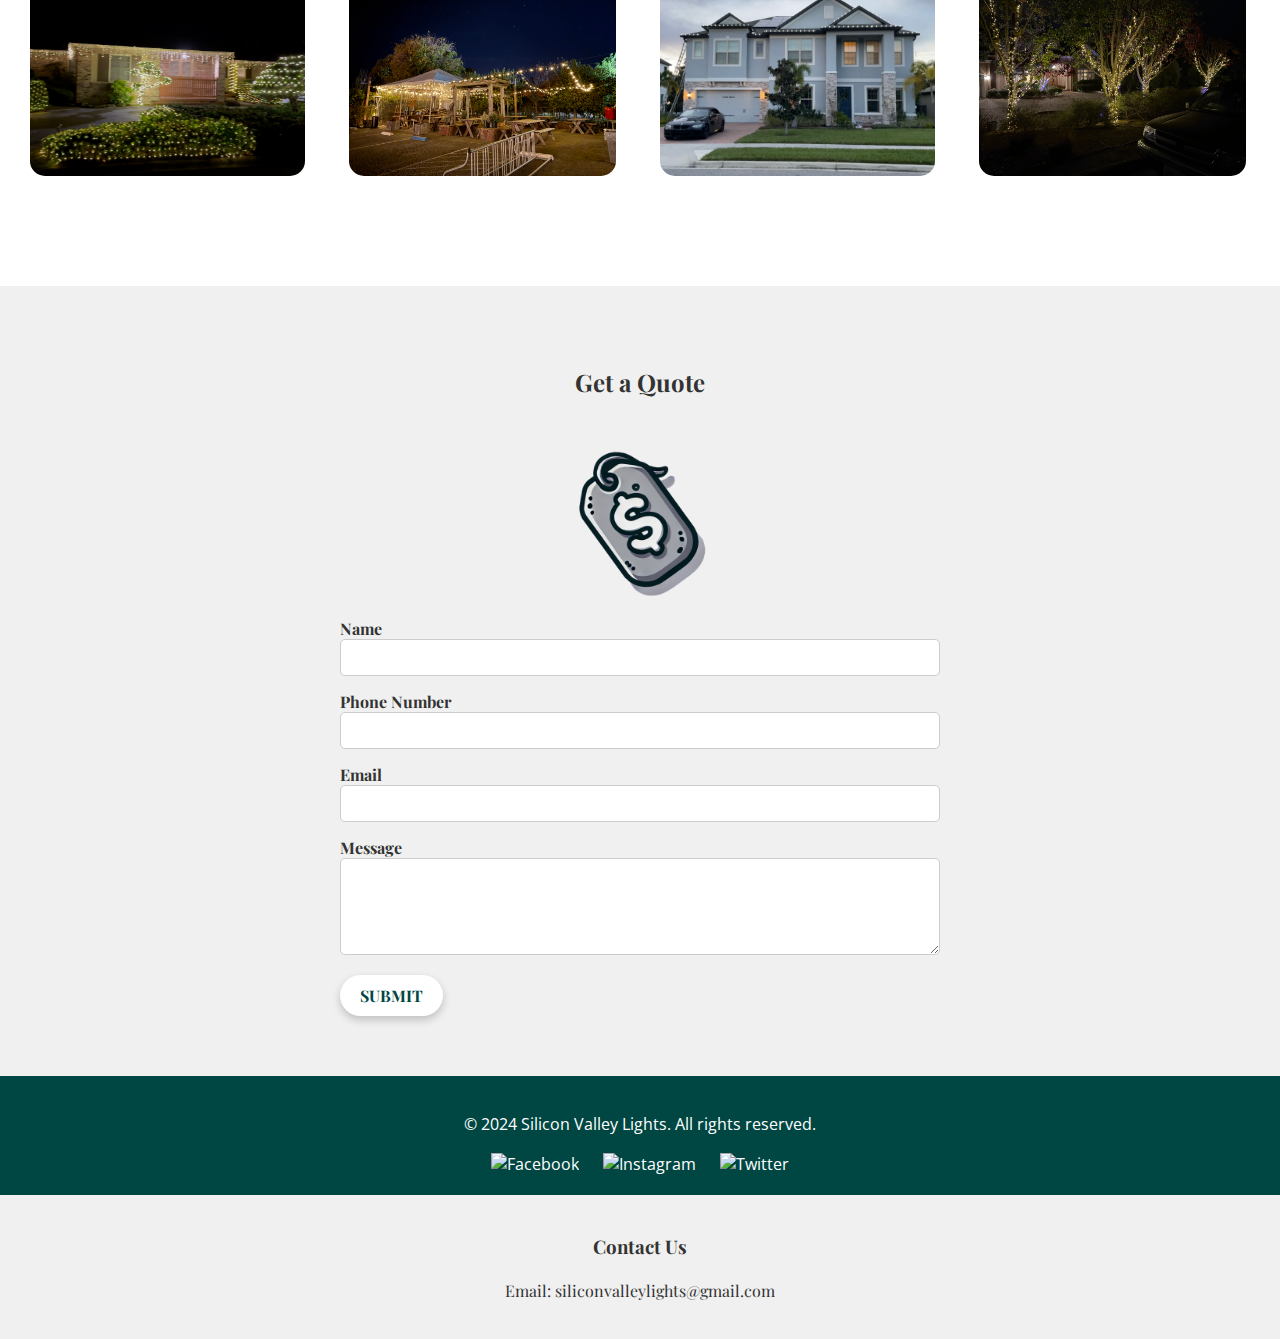
==== commit 1c12fd8a: "Update index.html" ====
--- a/index.html
+++ b/index.html
@@ -52,6 +52,14 @@
       grid-template-columns: repeat(2, 1fr) !important;
     }
   }
+
+  /* Uniform gallery image styling */
+  .gallery-container img {
+    width: 100%;
+    height: 200px; /* Fixed height for uniformity */
+    object-fit: cover; /* Ensures the image fills the area nicely */
+    border-radius: 15px;
+  }
 </style>
 
 </head>
@@ -100,7 +108,7 @@
     </header>
 
     <!-- Hero Section with a call to action for users -->
-    <section class="hero" style="position: relative; width: 100%; height: 60vh; overflow: hidden;">
+    <section class="hero" style="position: relative; width: 100%; height: 70vh; overflow: hidden;">
         <video autoplay muted loop playsinline style="position: absolute; top: 0; left: 0; width: 100%; height: 100%; object-fit: cover;">
             <source src="videos/hero-video.mp4" type="video/mp4">
             Your browser does not support the video tag.
@@ -174,15 +182,14 @@
     <section id="gallery">
         <h2 style="font-family: 'Playfair Display', serif;">Our Work</h2>
         <div class="gallery-container" style="margin-bottom: 40px; display: grid; grid-template-columns: repeat(4, 1fr); gap: 20px; justify-items: center;">
-            <!-- Removed fixed width/height and let images scale responsively -->
-            <a href="images/photo1.jpg" data-lightbox="gallery" data-title="Project 1"><img src="images/photo1.jpg" alt="Project 1" style="border-radius: 15px; width: 100%; height: auto; object-fit: cover;"></a>
-            <a href="images/photo2.jpg" data-lightbox="gallery" data-title="Project 2"><img src="images/photo2.jpg" alt="Project 2" style="border-radius: 15px; width: 100%; height: auto; object-fit: cover;"></a>
-            <a href="images/photo3.jpg" data-lightbox="gallery" data-title="Project 3"><img src="images/photo3.jpg" alt="Project 3" style="border-radius: 15px; width: 100%; height: auto; object-fit: cover;"></a>
-            <a href="images/photo4.jpg" data-lightbox="gallery" data-title="Project 4"><img src="images/photo4.jpg" alt="Project 4" style="border-radius: 15px; width: 100%; height: auto; object-fit: cover;"></a>
-            <a href="images/photo5.jpg" data-lightbox="gallery" data-title="Project 5"><img src="images/photo5.jpg" alt="Project 5" style="border-radius: 15px; width: 100%; height: auto; object-fit: cover;"></a>
-            <a href="images/photo6.jpg" data-lightbox="gallery" data-title="Project 6"><img src="images/photo6.jpg" alt="Project 6" style="border-radius: 15px; width: 100%; height: auto; object-fit: cover;"></a>
-            <a href="images/photo7.jpg" data-lightbox="gallery" data-title="Project 7"><img src="images/photo7.jpg" alt="Project 7" style="border-radius: 15px; width: 100%; height: auto; object-fit: cover;"></a>
-            <a href="images/photo8.jpg" data-lightbox="gallery" data-title="Project 8"><img src="images/photo8.jpg" alt="Project 8" style="border-radius: 15px; width: 100%; height: auto; object-fit: cover;"></a>
+            <a href="images/photo1.jpg" data-lightbox="gallery" data-title="Project 1"><img src="images/photo1.jpg" alt="Project 1"></a>
+            <a href="images/photo2.jpg" data-lightbox="gallery" data-title="Project 2"><img src="images/photo2.jpg" alt="Project 2"></a>
+            <a href="images/photo3.jpg" data-lightbox="gallery" data-title="Project 3"><img src="images/photo3.jpg" alt="Project 3"></a>
+            <a href="images/photo4.jpg" data-lightbox="gallery" data-title="Project 4"><img src="images/photo4.jpg" alt="Project 4"></a>
+            <a href="images/photo5.jpg" data-lightbox="gallery" data-title="Project 5"><img src="images/photo5.jpg" alt="Project 5"></a>
+            <a href="images/photo6.jpg" data-lightbox="gallery" data-title="Project 6"><img src="images/photo6.jpg" alt="Project 6"></a>
+            <a href="images/photo7.jpg" data-lightbox="gallery" data-title="Project 7"><img src="images/photo7.jpg" alt="Project 7"></a>
+            <a href="images/photo8.jpg" data-lightbox="gallery" data-title="Project 8"><img src="images/photo8.jpg" alt="Project 8"></a>
         </div>
     </section>
 
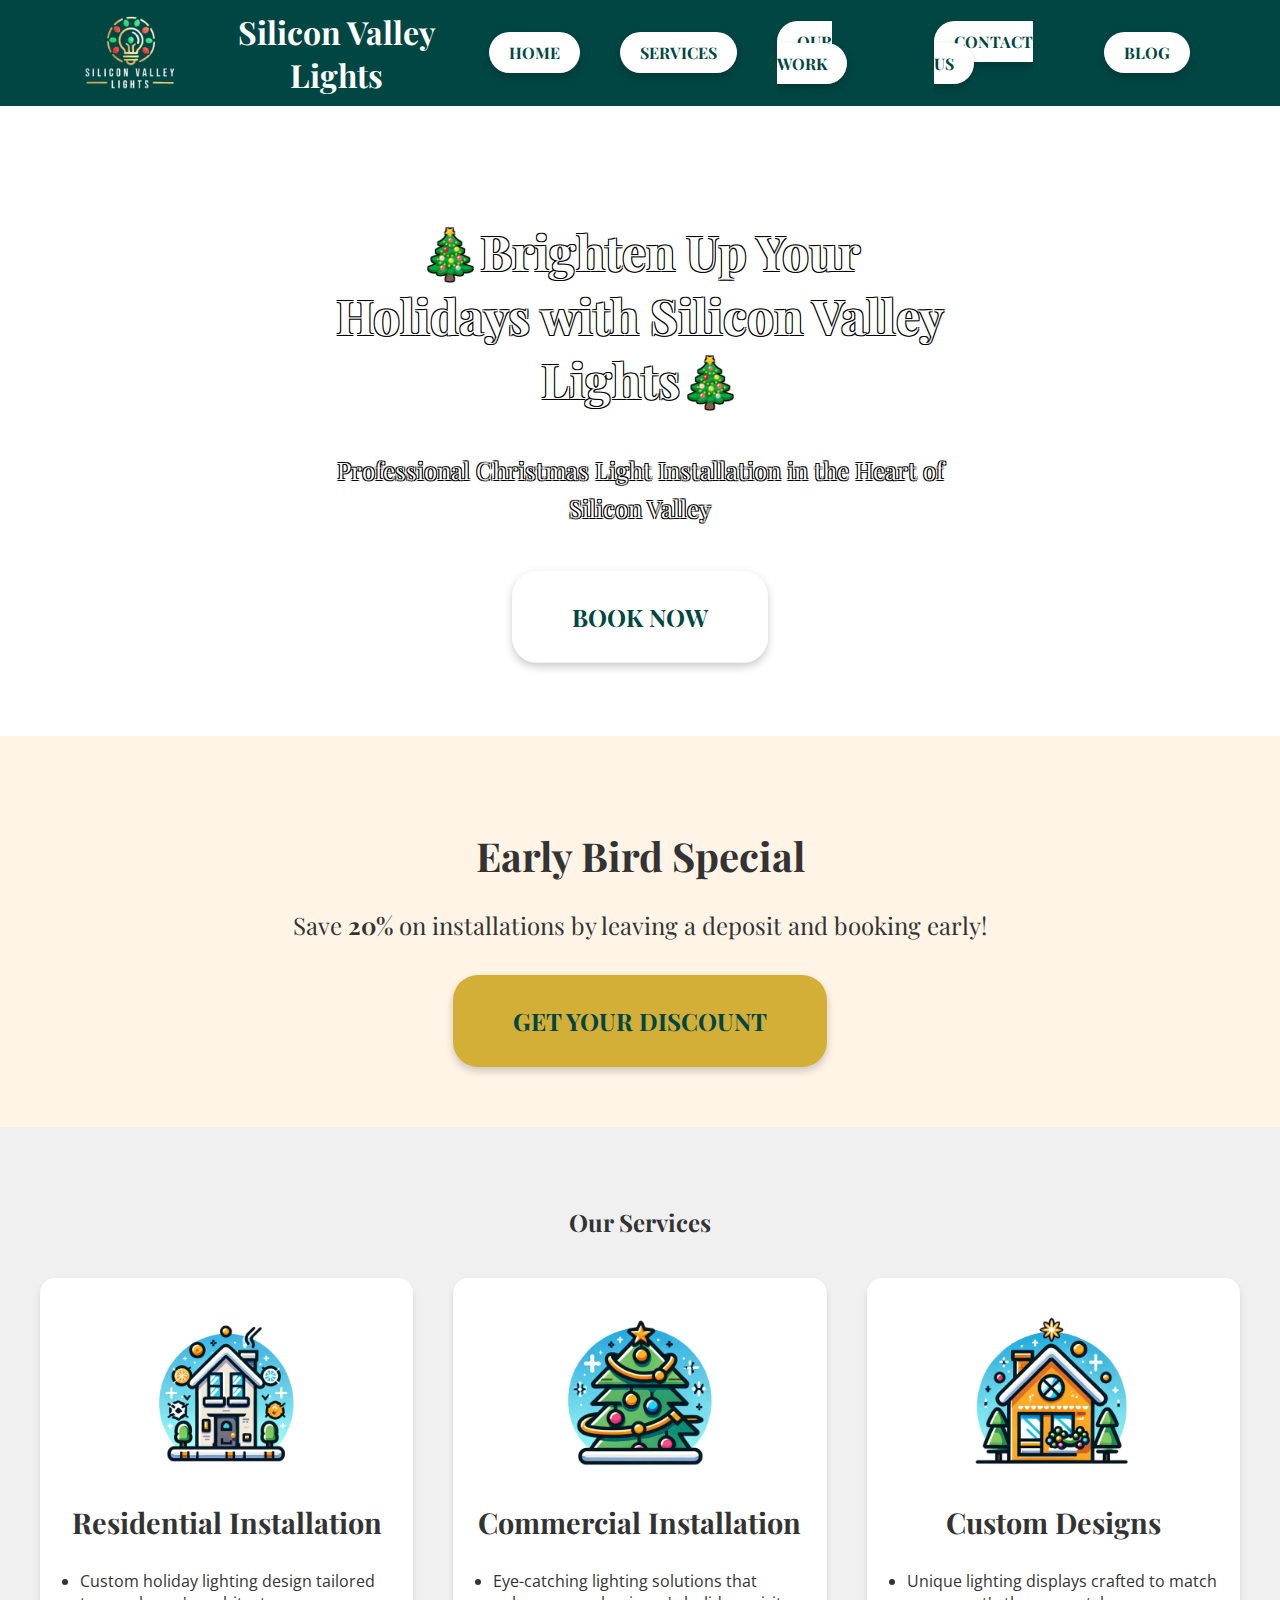
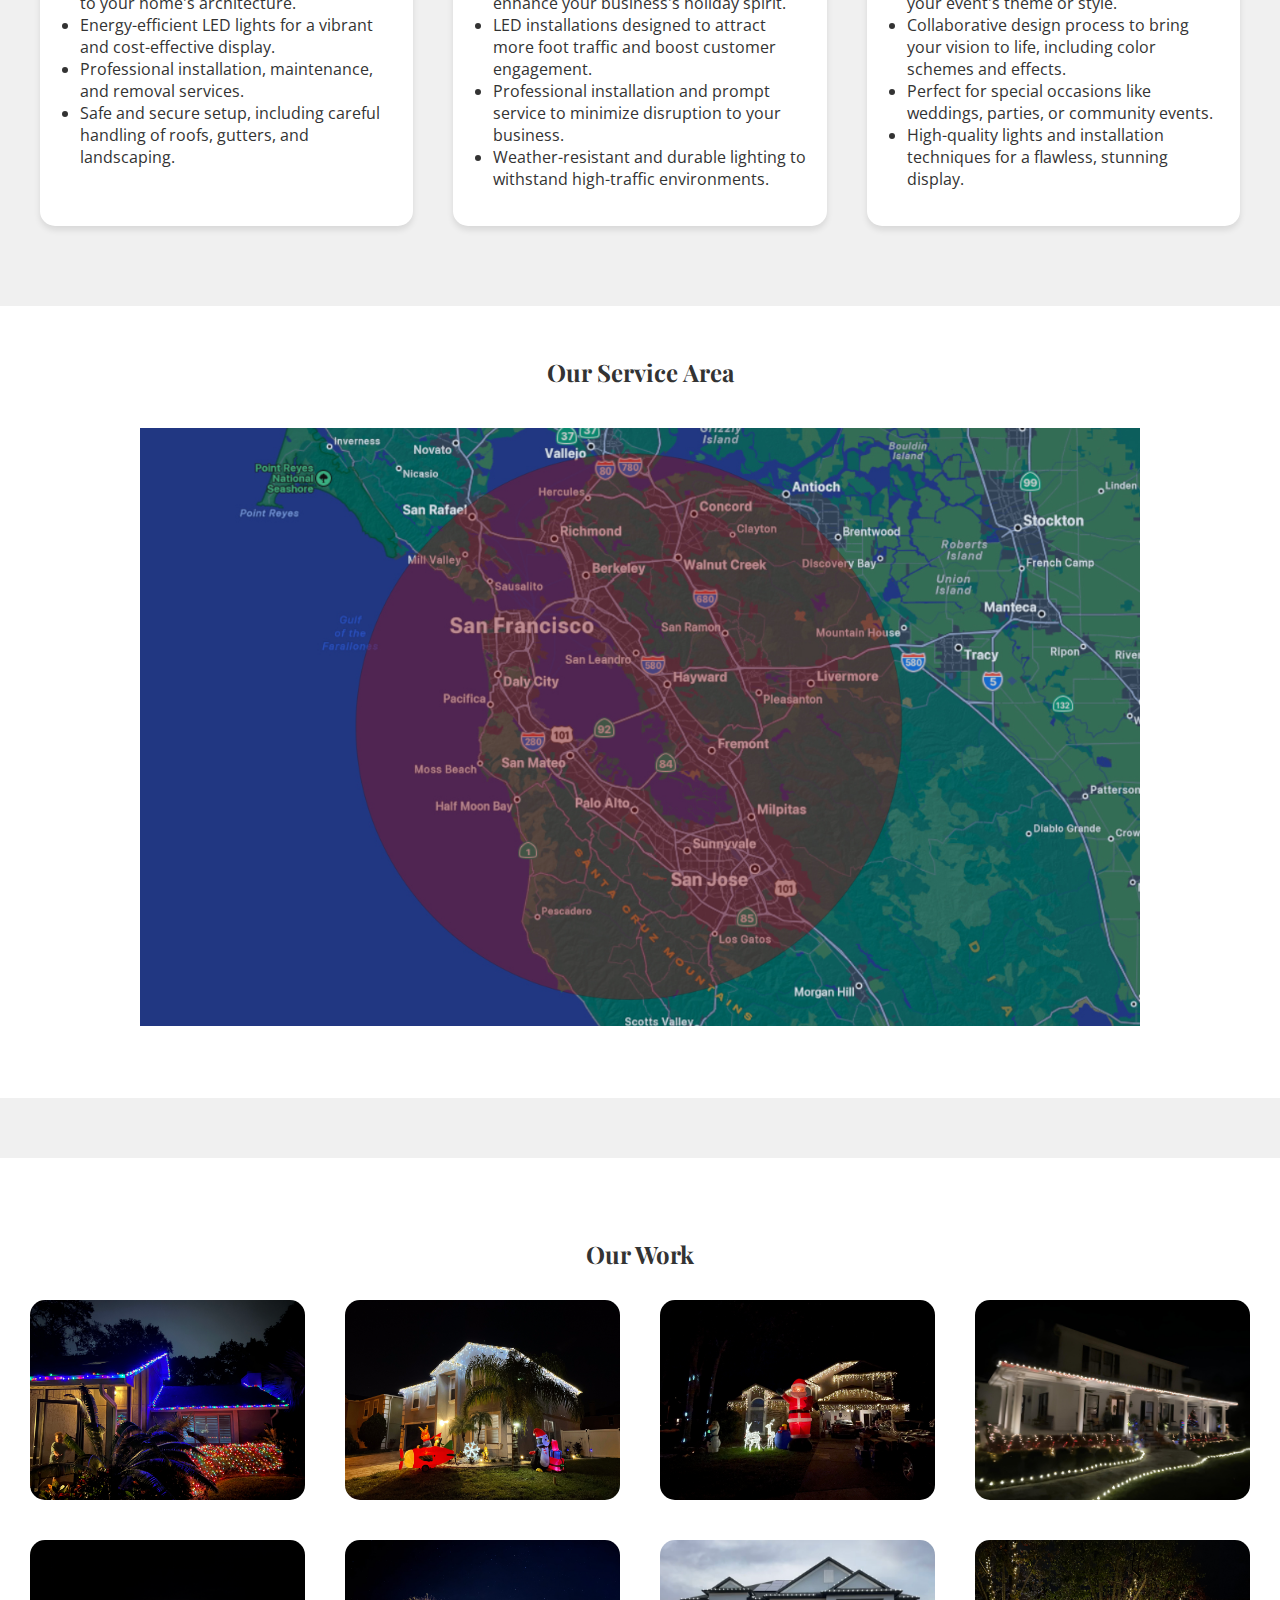
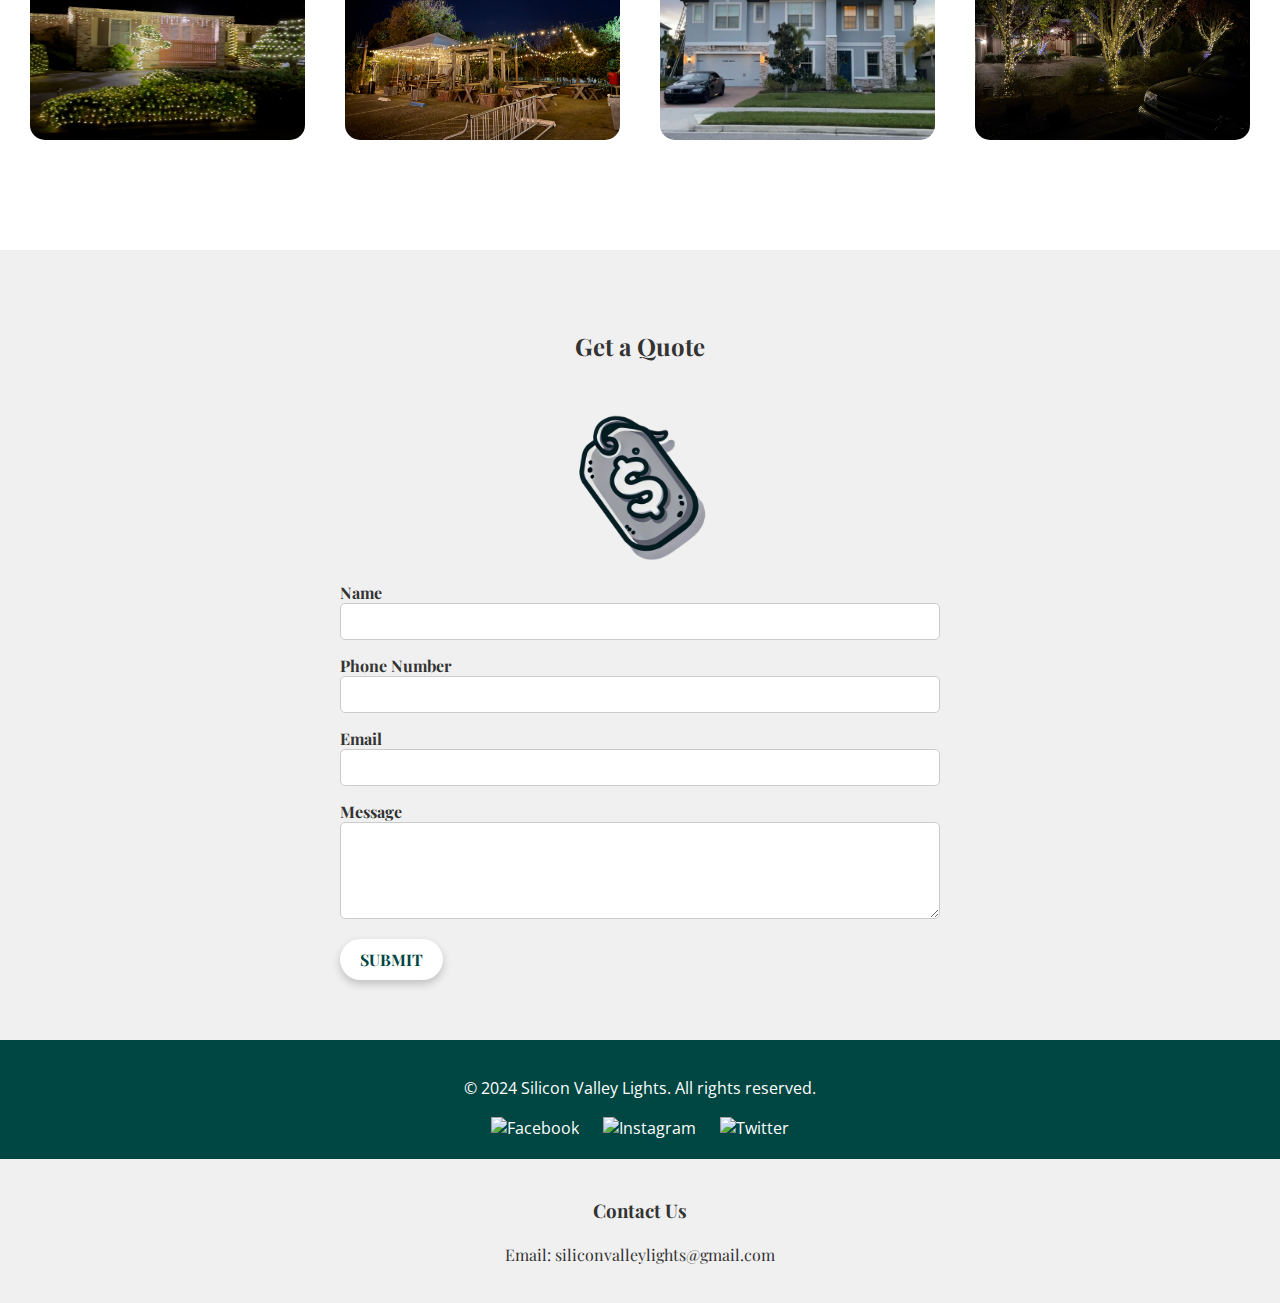
==== commit fe648fe6: "Update index.html" ====
--- a/index.html
+++ b/index.html
@@ -47,17 +47,29 @@
   }
 
   @media (max-width: 768px) {
-    /* Make the gallery more comfortable on mobile by reducing columns */
-    .gallery-container {
-      grid-template-columns: repeat(2, 1fr) !important;
+    /* On mobile, stack elements and add more space below the logo */
+    .header-container {
+      flex-direction: column;
+      align-items: flex-start;
+      padding: 0 15px;
+    }
+    .logo {
+      margin-bottom: 20px; /* Extra space between logo/name and buttons on mobile */
+    }
+    .nav-button {
+      padding: 8px 15px;
+      margin-bottom: 5px;
+      width: 100%;
+      text-align: center;
     }
   }
 
   /* Uniform gallery image styling */
   .gallery-container img {
+    display: block;
     width: 100%;
-    height: 200px; /* Fixed height for uniformity */
-    object-fit: cover; /* Ensures the image fills the area nicely */
+    height: 200px;
+    object-fit: cover;
     border-radius: 15px;
   }
 </style>
@@ -66,27 +78,7 @@
 <body style="overflow-x: hidden; margin: 0; padding: 0;">
     <!-- Header Section -->
     <header style="background-color: #004643; padding: 0; margin: 0; overflow: hidden; width: 100%;">
-        <div class="header-container" style="display: flex; justify-content: space-between; align-items: center; width: 100%; max-width: 1200px; margin: 0 auto; padding: 10px 40px; flex-wrap: wrap;">
-            <!-- Media query for responsive header adjustments -->
-            <style>
-                @media (max-width: 768px) {
-                    .header-container {
-                        flex-direction: column;
-                        align-items: flex-start;
-                        padding: 0 15px;
-                    }
-                    .nav-button {
-                        padding: 8px 15px;
-                        margin-bottom: 5px;
-                        width: 100%;
-                        text-align: center;
-                    }
-                    .logo img {
-                        width: 80px;
-                        height: 80px;
-                    }
-                }
-            </style>
+        <div class="header-container" style="display: flex; justify-content: space-between; align-items: center; width: 100%; max-width: 1200px; margin: 0 auto; padding: 10px 40px;">
             <!-- Logo and title for the website -->
             <div class="logo" style="display: flex; align-items: center; gap: 15px;">
                 <a href="index.html">
@@ -181,7 +173,7 @@
     <!-- Gallery Section showcasing past projects -->
     <section id="gallery">
         <h2 style="font-family: 'Playfair Display', serif;">Our Work</h2>
-        <div class="gallery-container" style="margin-bottom: 40px; display: grid; grid-template-columns: repeat(4, 1fr); gap: 20px; justify-items: center;">
+        <div class="gallery-container" style="margin-bottom: 40px; display: grid; grid-template-columns: repeat(4, 1fr); gap: 20px;">
             <a href="images/photo1.jpg" data-lightbox="gallery" data-title="Project 1"><img src="images/photo1.jpg" alt="Project 1"></a>
             <a href="images/photo2.jpg" data-lightbox="gallery" data-title="Project 2"><img src="images/photo2.jpg" alt="Project 2"></a>
             <a href="images/photo3.jpg" data-lightbox="gallery" data-title="Project 3"><img src="images/photo3.jpg" alt="Project 3"></a>
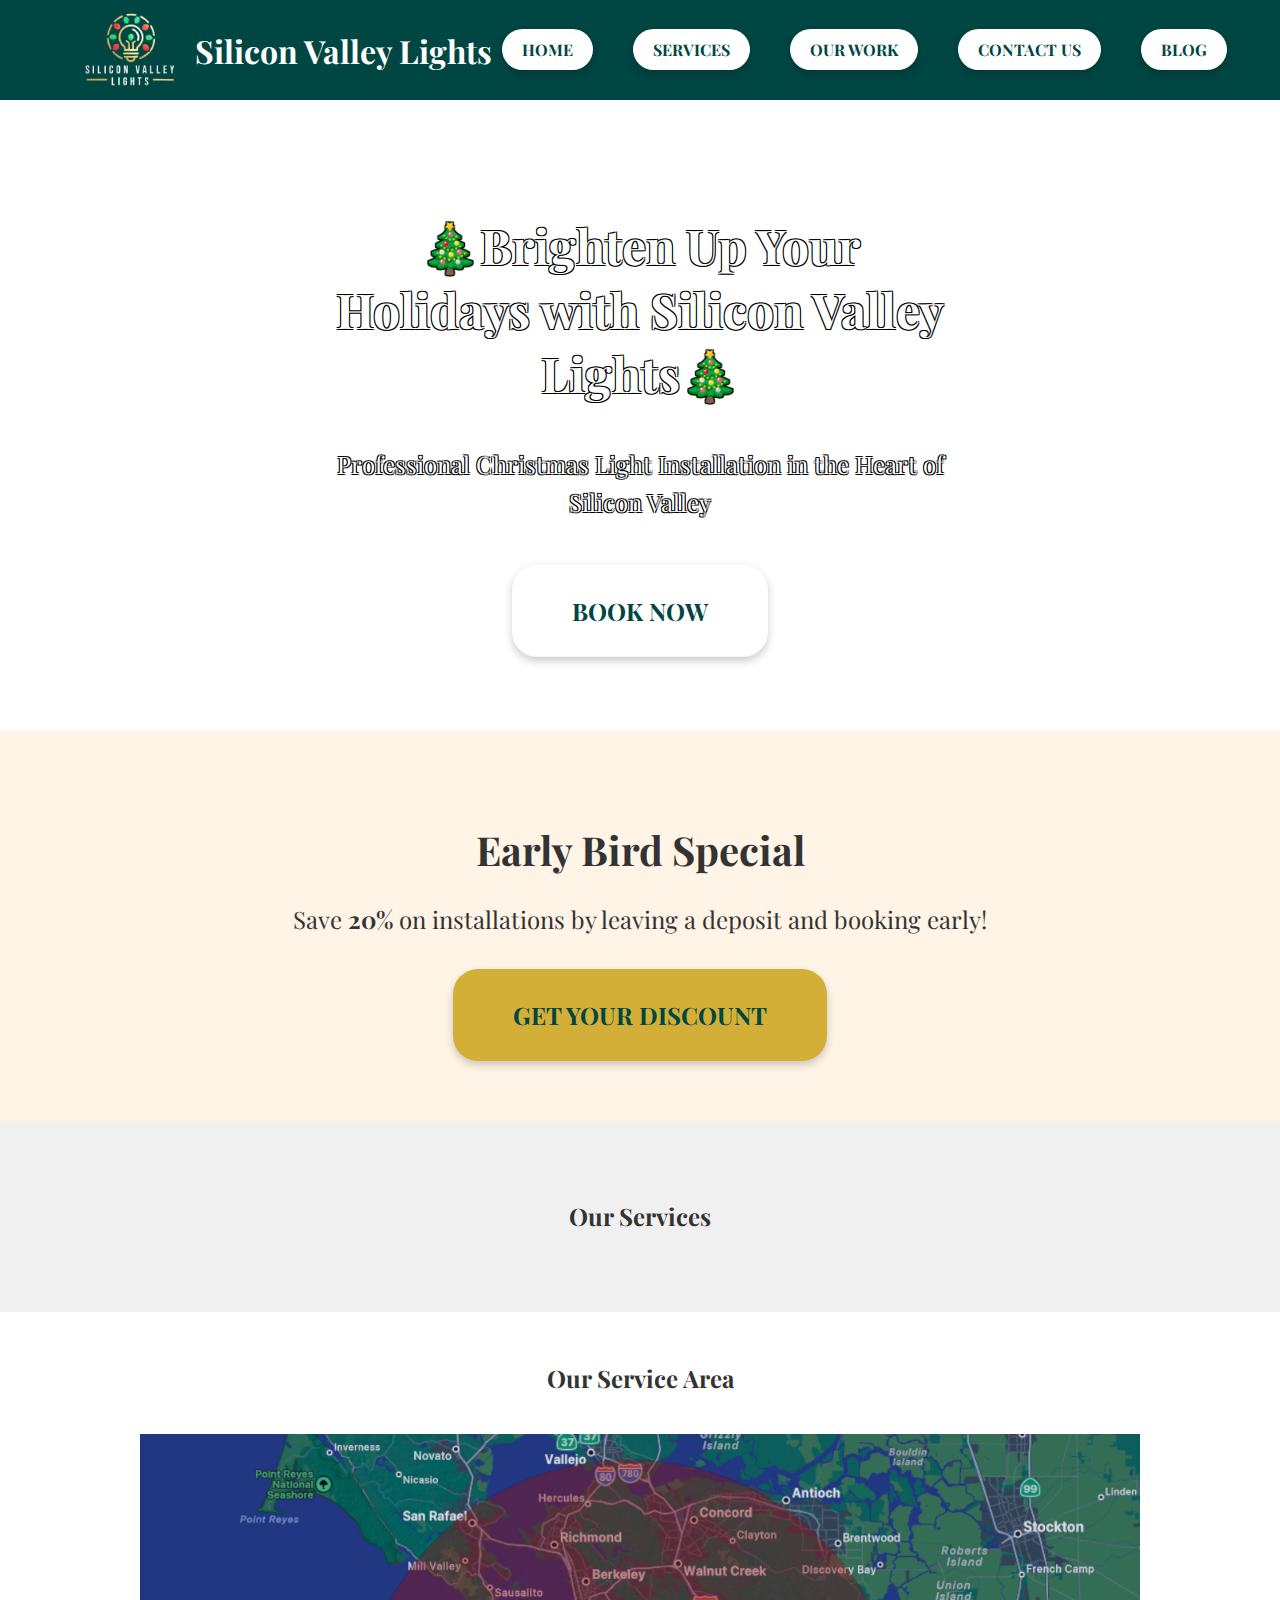
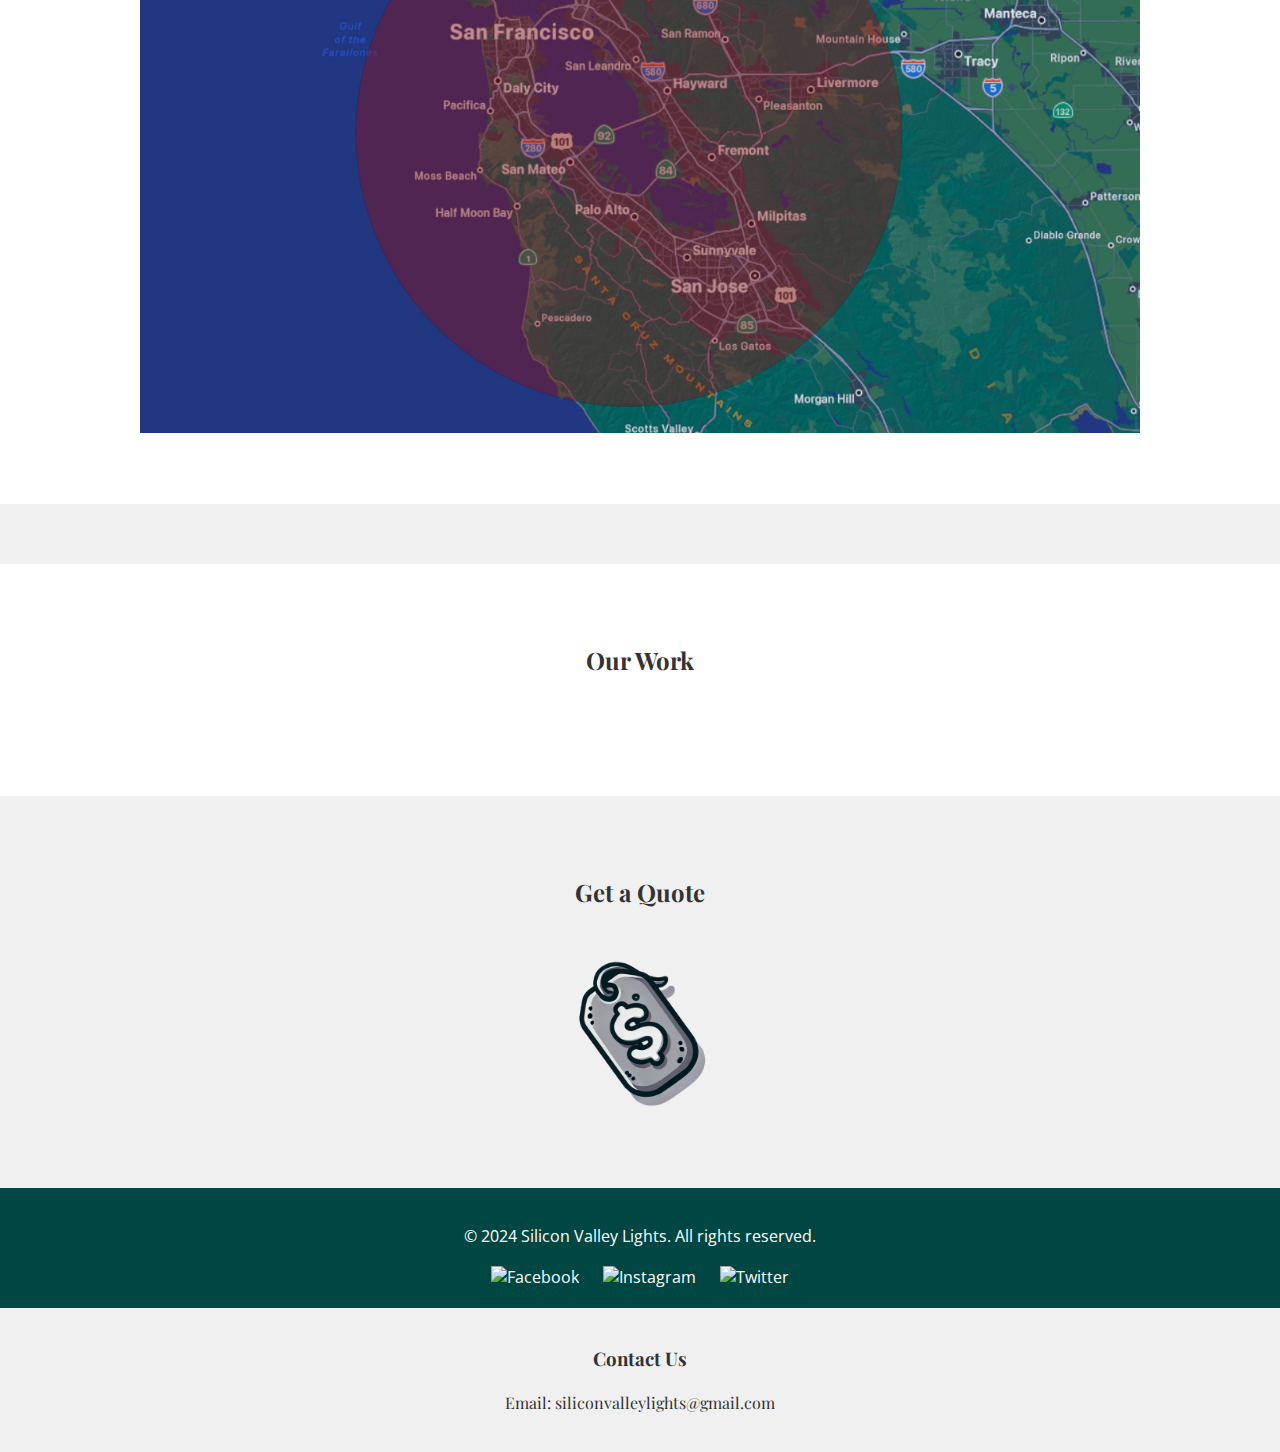
==== commit c5bdb685: "Update index.html" ====
--- a/index.html
+++ b/index.html
@@ -1,99 +1,158 @@
 <!DOCTYPE html>
 <html lang="en">
 <head>
-    <!-- Favicon for the browser tab -->
     <link rel="icon" href="images/logo-icon.png" type="image/png">
     <title>Silicon Valley Lights</title>
-    <!-- Link to the external CSS file for the main styles -->
     <link rel="stylesheet" href="style.css">
-    <!-- Google Fonts for typography -->
     <link rel="preconnect" href="https://fonts.googleapis.com">
     <link rel="preconnect" href="https://fonts.gstatic.com" crossorigin>
     <link href="https://fonts.googleapis.com/css2?family=Montserrat:wght@400;700&family=Open+Sans:wght@400;600&family=Playfair+Display:wght@700&display=swap" rel="stylesheet">
-    <!-- Lightbox CSS for gallery functionality -->
     <link rel="stylesheet" href="https://cdnjs.cloudflare.com/ajax/libs/lightbox2/2.11.3/css/lightbox.min.css">
     <meta name="description" content="Professional Christmas Light Installation in Silicon Valley - Residential, Commercial, and Custom Holiday Lighting Solutions. Expert holiday lighting services in San Jose, San Francisco, and surrounding areas.">
     <meta name="keywords" content="Christmas light installation, holiday lighting services, residential holiday lights, commercial Christmas lights, custom holiday lighting, Silicon Valley, San Jose, San Francisco, LED holiday lights, professional light installation, holiday decoration, roofline lighting, tree wrapping, festive lights, Christmas light hanging, exterior holiday decor, energy-efficient holiday lights">
-<script async src="https://www.googletagmanager.com/gtag/js?id=AW-16764826474"></script>
-<script>
-  window.dataLayer = window.dataLayer || [];
-  function gtag(){dataLayer.push(arguments);}
-  gtag('js', new Date());
-
-  gtag('config', 'AW-16764826474');
-</script>
-
-<script>
-  // Helper function to delay opening a URL until a gtag event is sent.
-  // Call it in response to an action that should navigate to a URL.
-  function gtagSendEvent(url) {
-    var callback = function () {
-      if (typeof url === 'string') {
-        window.location = url;
-      }
-    };
-    gtag('event', 'ads_conversion_Submit_lead_form_1', {
-      'event_callback': callback,
-      'event_timeout': 2000,
-    });
-    return false;
-  }
-</script>
-
-<style>
-  /* Ensure all elements box-size properly */
-  *, *::before, *::after {
-    box-sizing: border-box;
-  }
-
-  @media (max-width: 768px) {
-    /* On mobile, stack elements and add more space below the logo */
-    .header-container {
-      flex-direction: column;
-      align-items: flex-start;
-      padding: 0 15px;
-    }
-    .logo {
-      margin-bottom: 20px; /* Extra space between logo/name and buttons on mobile */
-    }
-    .nav-button {
-      padding: 8px 15px;
-      margin-bottom: 5px;
-      width: 100%;
-      text-align: center;
-    }
-  }
-
-  /* Uniform gallery image styling */
-  .gallery-container img {
-    display: block;
-    width: 100%;
-    height: 200px;
-    object-fit: cover;
-    border-radius: 15px;
-  }
-</style>
-
+    <script async src="https://www.googletagmanager.com/gtag/js?id=AW-16764826474"></script>
+    <script>
+      window.dataLayer = window.dataLayer || [];
+      function gtag(){dataLayer.push(arguments);}
+      gtag('js', new Date());
+      gtag('config', 'AW-16764826474');
+    </script>
+    <script>
+      function gtagSendEvent(url) {
+        var callback = function () {
+          if (typeof url === 'string') {
+            window.location = url;
+          }
+        };
+        gtag('event', 'ads_conversion_Submit_lead_form_1', {
+          'event_callback': callback,
+          'event_timeout': 2000,
+        });
+        return false;
+      }
+    </script>
+
+    <style>
+      *, *::before, *::after {
+        box-sizing: border-box;
+      }
+
+      /* Mobile Styles */
+      @media (max-width: 768px) {
+        .header-container {
+          flex-direction: column;
+          align-items: flex-start;
+          padding: 0 15px;
+        }
+        .logo {
+          margin-bottom: 20px;
+        }
+        .nav-button {
+          padding: 8px 15px;
+          margin-bottom: 5px;
+          width: 100%;
+          text-align: center;
+        }
+      }
+
+      /* Adjustments for PC (Desktop) */
+      /* Keep "Silicon Valley Lights" on one line and prevent nav wrapping */
+      .header-container {
+        display: flex;
+        justify-content: space-between;
+        align-items: center;
+        width: 100%;
+        max-width: 1200px;
+        margin: 0 auto;
+        padding: 10px 40px;
+        flex-wrap: nowrap; /* No wrapping on desktop */
+      }
+
+      .logo {
+        display: flex;
+        align-items: center;
+        gap: 15px;
+        white-space: nowrap; /* Prevents "Silicon Valley Lights" from wrapping */
+      }
+
+      .logo a img {
+        width: 100px;
+        height: 80px;
+        vertical-align: middle;
+      }
+
+      .logo h1 {
+        color: #ffffff;
+        font-weight: bold;
+        font-family: 'Playfair Display', serif;
+        margin: 0;
+      }
+
+      .logo h1 a {
+        color: inherit;
+        text-decoration: none;
+      }
+
+      nav ul {
+        list-style: none;
+        display: flex;
+        gap: 20px;
+        padding: 10px 0;
+        margin: 0;
+        align-items: center;
+        /* no wrap to ensure all buttons stay in one line */
+        white-space: nowrap;
+      }
+
+      .nav-button {
+        background-color: #ffffff;
+        color: #004643;
+        border-radius: 25px;
+        padding: 10px 20px;
+        border: none;
+        cursor: pointer;
+        text-align: center;
+        font-weight: bold;
+        text-transform: uppercase;
+        transition: all 0.3s ease;
+        box-shadow: 0 4px 8px rgba(0, 0, 0, 0.2);
+        font-family: 'Playfair Display', serif;
+        white-space: nowrap; /* Prevents text within the button from breaking into multiple lines */
+      }
+
+      .nav-button:hover {
+        transform: scale(1.05);
+        box-shadow: 0 6px 12px rgba(0, 0, 0, 0.3);
+      }
+
+      /* Gallery uniform images */
+      .gallery-container img {
+        display: block;
+        width: 100%;
+        height: 200px;
+        object-fit: cover;
+        border-radius: 15px;
+      }
+    </style>
 </head>
 <body style="overflow-x: hidden; margin: 0; padding: 0;">
+
     <!-- Header Section -->
     <header style="background-color: #004643; padding: 0; margin: 0; overflow: hidden; width: 100%;">
-        <div class="header-container" style="display: flex; justify-content: space-between; align-items: center; width: 100%; max-width: 1200px; margin: 0 auto; padding: 10px 40px;">
-            <!-- Logo and title for the website -->
-            <div class="logo" style="display: flex; align-items: center; gap: 15px;">
+        <div class="header-container">
+            <div class="logo">
                 <a href="index.html">
-                    <img src="images/logo-icon.png" alt="Silicon Valley Lights Logo" style="width: 100px; height: 80px; vertical-align: middle; margin-top: auto; margin-bottom: auto;">
+                    <img src="images/logo-icon.png" alt="Silicon Valley Lights Logo">
                 </a>
-                <h1 style="color: #ffffff; font-weight: bold; font-family: 'Playfair Display', serif;"><a href="index.html" style="color: inherit; text-decoration: none;">Silicon Valley Lights</a></h1>
+                <h1><a href="index.html">Silicon Valley Lights</a></h1>
             </div>
-            <!-- Navigation menu for different sections of the website -->
             <nav>
-                <ul style="list-style: none; display: flex; gap: 20px; padding: 10px 0; margin: 0; align-items: center;">
-                    <li><a href="index.html" class="nav-button" style="background-color: #ffffff; color: #004643; border-radius: 25px; padding: 10px 20px; border: none; cursor: pointer; text-align: center; font-weight: bold; text-transform: uppercase; transition: all 0.3s ease; box-shadow: 0 4px 8px rgba(0, 0, 0, 0.2); font-family: 'Playfair Display', serif;" onmouseover="this.style.transform='scale(1.05)'; this.style.boxShadow='0 6px 12px rgba(0, 0, 0, 0.3)';" onmouseout="this.style.transform='scale(1)'; this.style.boxShadow='0 4px 8px rgba(0, 0, 0, 0.2)';">Home</a></li>
-                    <li><a href="index.html#services" class="nav-button" style="background-color: #ffffff; color: #004643; border-radius: 25px; padding: 10px 20px; border: none; cursor: pointer; text-align: center; font-weight: bold; text-transform: uppercase; transition: all 0.3s ease; box-shadow: 0 4px 8px rgba(0, 0, 0, 0.2); font-family: 'Playfair Display', serif;" onmouseover="this.style.transform='scale(1.05)'; this.style.boxShadow='0 6px 12px rgba(0, 0, 0, 0.3)';" onmouseout="this.style.transform='scale(1)'; this.style.boxShadow='0 4px 8px rgba(0, 0, 0, 0.2)';">Services</a></li>
-                    <li><a href="index.html#gallery" class="nav-button" style="background-color: #ffffff; color: #004643; border-radius: 25px; padding: 10px 20px; border: none; cursor: pointer; text-align: center; font-weight: bold; text-transform: uppercase; transition: all 0.3s ease; box-shadow: 0 4px 8px rgba(0, 0, 0, 0.2); font-family: 'Playfair Display', serif;" onmouseover="this.style.transform='scale(1.05)'; this.style.boxShadow='0 6px 12px rgba(0, 0, 0, 0.3)';" onmouseout="this.style.transform='scale(1)'; this.style.boxShadow='0 4px 8px rgba(0, 0, 0, 0.2)';">Our Work</a></li>
-                    <li><a href="index.html#contact" class="nav-button" style="background-color: #ffffff; color: #004643; border-radius: 25px; padding: 10px 20px; border: none; cursor: pointer; text-align: center; font-weight: bold; text-transform: uppercase; transition: all 0.3s ease; box-shadow: 0 4px 8px rgba(0, 0, 0, 0.2); font-family: 'Playfair Display', serif;" onmouseover="this.style.transform='scale(1.05)'; this.style.boxShadow='0 6px 12px rgba(0, 0, 0, 0.3)';" onmouseout="this.style.transform='scale(1)'; this.style.boxShadow='0 4px 8px rgba(0, 0, 0, 0.2)';">Contact Us</a></li>
-                    <li><a href="blog.html" class="nav-button" style="background-color: #ffffff; color: #004643; border-radius: 25px; padding: 10px 20px; border: none; cursor: pointer; text-align: center; font-weight: bold; text-transform: uppercase; transition: all 0.3s ease; box-shadow: 0 4px 8px rgba(0, 0, 0, 0.2); font-family: 'Playfair Display', serif;" onmouseover="this.style.transform='scale(1.05)'; this.style.boxShadow='0 6px 12px rgba(0, 0, 0, 0.3)';" onmouseout="this.style.transform='scale(1)'; this.style.boxShadow='0 4px 8px rgba(0, 0, 0, 0.2)';">Blog</a></li>
+                <ul>
+                    <li><a href="index.html" class="nav-button">Home</a></li>
+                    <li><a href="index.html#services" class="nav-button">Services</a></li>
+                    <li><a href="index.html#gallery" class="nav-button">Our Work</a></li>
+                    <li><a href="index.html#contact" class="nav-button">Contact Us</a></li>
+                    <li><a href="blog.html" class="nav-button">Blog</a></li>
                 </ul>
             </nav>
         </div>
@@ -119,47 +178,15 @@
         <a href="#contact" class="promo-button" style="background-color: #d4af37; color: #004643; border-radius: 25px; padding: 30px 60px; font-size: 1.5em; border: none; cursor: pointer; text-align: center; font-weight: bold; text-transform: uppercase; transition: all 0.3s ease; box-shadow: 0 4px 8px rgba(0, 0, 0, 0.2); font-family: 'Playfair Display', serif;">Get Your Discount</a>
     </section>
 
-    <!-- Services Section describing different types of services offered -->
+    <!-- Services Section -->
     <section id="services">
         <h2 style="font-family: 'Playfair Display', serif;">Our Services</h2>
         <div class="services-container">
-            <!-- Residential Installation Service -->
-            <div class="service">
-                <img src="icons/residential-icon.png" alt="Residential Icon" style="width: 200px; height: 200px;">
-                <h3 style="font-family: 'Playfair Display', serif;">Residential Installation</h3>
-                <ul style="text-align: left; padding-left: 20px;">
-                    <li>Custom holiday lighting design tailored to your home's architecture.</li>
-                    <li>Energy-efficient LED lights for a vibrant and cost-effective display.</li>
-                    <li>Professional installation, maintenance, and removal services.</li>
-                    <li>Safe and secure setup, including careful handling of roofs, gutters, and landscaping.</li>
-                </ul>
-            </div>
-            <!-- Commercial Installation Service -->
-            <div class="service">
-                <img src="icons/commercial-icon.png" alt="Commercial Icon" style="width: 200px; height: 200px;">
-                <h3 style="font-family: 'Playfair Display', serif;">Commercial Installation</h3>
-                <ul style="text-align: left; padding-left: 20px;">
-                    <li>Eye-catching lighting solutions that enhance your business's holiday spirit.</li>
-                    <li>LED installations designed to attract more foot traffic and boost customer engagement.</li>
-                    <li>Professional installation and prompt service to minimize disruption to your business.</li>
-                    <li>Weather-resistant and durable lighting to withstand high-traffic environments.</li>
-                </ul>
-            </div>
-            <!-- Custom Lighting Design Service -->
-            <div class="service">
-                <img src="icons/custom-design-icon.png" alt="Custom Designs Icon" style="width: 200px; height: 200px;">
-                <h3 style="font-family: 'Playfair Display', serif;">Custom Designs</h3>
-                <ul style="text-align: left; padding-left: 20px;">
-                    <li>Unique lighting displays crafted to match your event's theme or style.</li>
-                    <li>Collaborative design process to bring your vision to life, including color schemes and effects.</li>
-                    <li>Perfect for special occasions like weddings, parties, or community events.</li>
-                    <li>High-quality lights and installation techniques for a flawless, stunning display.</li>
-                </ul>
-            </div>
-        </div>
-    </section>
-
-    <!-- Service Area Section displaying a map of the coverage area -->
+            <!-- ... Service content remains unchanged ... -->
+        </div>
+    </section>
+
+    <!-- Service Area Section -->
     <section id="service-area" style="padding: 30px 20px; margin-bottom: 100px; clear: both; background-color: #fff;">
         <h2 style="font-family: 'Playfair Display', serif;">Our Service Area</h2>
         <div id="map" style="text-align: center; max-width: 1000px; margin: 40px auto;">
@@ -167,61 +194,28 @@
         </div>
     </section>
 
-    <!-- Separator Section for visual separation of sections -->
     <section class="separator" style="background-color: #f0f0f0; height: 60px; margin-bottom: 0;"></section>
 
-    <!-- Gallery Section showcasing past projects -->
+    <!-- Gallery Section -->
     <section id="gallery">
         <h2 style="font-family: 'Playfair Display', serif;">Our Work</h2>
         <div class="gallery-container" style="margin-bottom: 40px; display: grid; grid-template-columns: repeat(4, 1fr); gap: 20px;">
-            <a href="images/photo1.jpg" data-lightbox="gallery" data-title="Project 1"><img src="images/photo1.jpg" alt="Project 1"></a>
-            <a href="images/photo2.jpg" data-lightbox="gallery" data-title="Project 2"><img src="images/photo2.jpg" alt="Project 2"></a>
-            <a href="images/photo3.jpg" data-lightbox="gallery" data-title="Project 3"><img src="images/photo3.jpg" alt="Project 3"></a>
-            <a href="images/photo4.jpg" data-lightbox="gallery" data-title="Project 4"><img src="images/photo4.jpg" alt="Project 4"></a>
-            <a href="images/photo5.jpg" data-lightbox="gallery" data-title="Project 5"><img src="images/photo5.jpg" alt="Project 5"></a>
-            <a href="images/photo6.jpg" data-lightbox="gallery" data-title="Project 6"><img src="images/photo6.jpg" alt="Project 6"></a>
-            <a href="images/photo7.jpg" data-lightbox="gallery" data-title="Project 7"><img src="images/photo7.jpg" alt="Project 7"></a>
-            <a href="images/photo8.jpg" data-lightbox="gallery" data-title="Project 8"><img src="images/photo8.jpg" alt="Project 8"></a>
-        </div>
-    </section>
-
-    <!-- Contact Section with a form to get a quote -->
+            <!-- ... Gallery images remain unchanged ... -->
+        </div>
+    </section>
+
+    <!-- Contact Section -->
     <section id="contact">
         <h2 style="font-family: 'Playfair Display', serif;">Get a Quote</h2>
         <img src="icons/quote-icon.png" alt="Quote Icon" style="width: 200px; height: 200px; display: block; margin: 0 auto;">
         <form id="contact-form">
-            <!-- Name input field -->
-            <div class="form-group">
-                <label for="name" style="font-family: 'Playfair Display', serif;">Name</label>
-                <input type="text" id="name" name="Name" required>
-            </div>
-            <!-- Phone number input field -->
-            <div class="form-group">
-                <label for="phone" style="font-family: 'Playfair Display', serif;">Phone Number</label>
-                <input type="tel" id="phone" name="Phone" required>
-            </div>
-            <!-- Email input field -->
-            <div class="form-group">
-                <label for="email" style="font-family: 'Playfair Display', serif;">Email</label>
-                <input type="email" id="email" name="_replyto" required>
-            </div>
-            <!-- Message input field -->
-            <div class="form-group">
-                <label for="message" style="font-family: 'Playfair Display', serif;">Message</label>
-                <textarea id="message" name="Message" rows="5" required></textarea>
-            </div>
-            <!-- Submit button for the contact form -->
-            <button type="submit" style="background-color: #ffffff; color: #004643; border-radius: 25px; padding: 10px 20px; border: none; cursor: pointer; text-align: center; font-weight: bold; text-transform: uppercase; transition: all 0.3s ease; box-shadow: 0 4px 8px rgba(0, 0, 0, 0.2); font-family: 'Playfair Display', serif;">Submit</button>
+            <!-- ... Form content remains unchanged ... -->
         </form>
-        <!-- Thank you message displayed after successful form submission -->
         <div id="thank-you-message" style="display: none; font-family: 'Playfair Display', serif; text-align: center; margin-top: 20px;">Thank you for your message! We'll get back to you shortly.</div>
         <script>
-            // JavaScript to handle the contact form submission via Fetch API
             document.getElementById('contact-form').addEventListener('submit', function(event) {
-                event.preventDefault(); // Prevent the default form submission
-                
+                event.preventDefault();
                 const formData = new FormData(event.target);
-                
                 fetch('https://formspree.io/f/xyzgqyod', {
                     method: 'POST',
                     body: formData,
@@ -230,7 +224,6 @@
                     }
                 }).then(response => {
                     if (response.ok) {
-                        // Hide the contact form and show the thank-you message
                         document.getElementById('contact-form').style.display = 'none';
                         document.getElementById('thank-you-message').style.display = 'block';
                     } else {
@@ -243,27 +236,22 @@
         </script>
     </section>
 
-    <!-- Footer Section with social media links -->
     <footer>
         <p>&copy; 2024 Silicon Valley Lights. All rights reserved.</p>
         <div class="social-media">
-            <!-- Social media links with icons -->
             <a href="#" aria-label="Facebook"><img src="icons/facebook.png" alt="Facebook"></a>
             <a href="#" aria-label="Instagram"><img src="icons/instagram.png" alt="Instagram"></a>
             <a href="#" aria-label="Twitter"><img src="icons/twitter.png" alt="Twitter"></a>
         </div>
     </footer>
 
-    <!-- Contact Us Section -->
     <section id="contact-us" style="background-color: #f0f0f0; padding: 20px; text-align: center;">
         <h3 style="font-family: 'Playfair Display', serif;">Contact Us</h3>
         <p style="font-family: 'Playfair Display', serif;">Email: <a href="mailto:siliconvalleylights@gmail.com">siliconvalleylights@gmail.com</a></p>
     </section>
 
-    <!-- Lightbox JavaScript for gallery functionality -->
     <script src="https://cdnjs.cloudflare.com/ajax/libs/lightbox2/2.11.3/js/lightbox-plus-jquery.min.js"></script>
-    
-    <!-- Hidden SEO text for search engines to crawl -->
+
     <div style="display: none;">
         Looking for professional Christmas light installation in the following cities: Alameda, Albany, American Canyon, Antioch, Atherton, Belmont, Benicia, Berkeley, Brentwood, Brisbane, Burlingame, Calistoga, Campbell, Clayton, Cloverdale, Colma, Concord, Corte Madera, Cotati, Cupertino, Daly City, Danville, Dixon, Dublin, East Palo Alto, El Cerrito, Emeryville, Fairfax, Fairfield, Foster City, Fremont, Gilroy, Half Moon Bay, Hayward, Healdsburg, Hercules, Hillsborough, Lafayette, Larkspur, Livermore, Los Altos, Los Altos Hills, Los Gatos, Martinez, Menlo Park, Mill Valley, Millbrae, Milpitas, Monte Sereno, Moraga, Morgan Hill, Mountain View, Napa, Newark, Novato, Oakland, Oakley, Orinda, Pacifica, Palo Alto, Petaluma, Piedmont, Pinole, Pittsburg, Pleasant Hill, Pleasanton, Portola Valley, Redwood City, Richmond, Rio Vista, Rohnert Park, Ross, San Anselmo, San Bruno, San Carlos, San Francisco, San Jose, San Leandro, San Mateo, San Pablo, San Rafael, San Ramon, Santa Clara, Santa Rosa, Saratoga, Sausalito, Sebastopol, Sonoma, South San Francisco, St. Helena, Suisun City, Sunnyvale, Tiburon, Union City, Vacaville, Vallejo, Walnut Creek, Windsor, Woodside, Yountville.
         
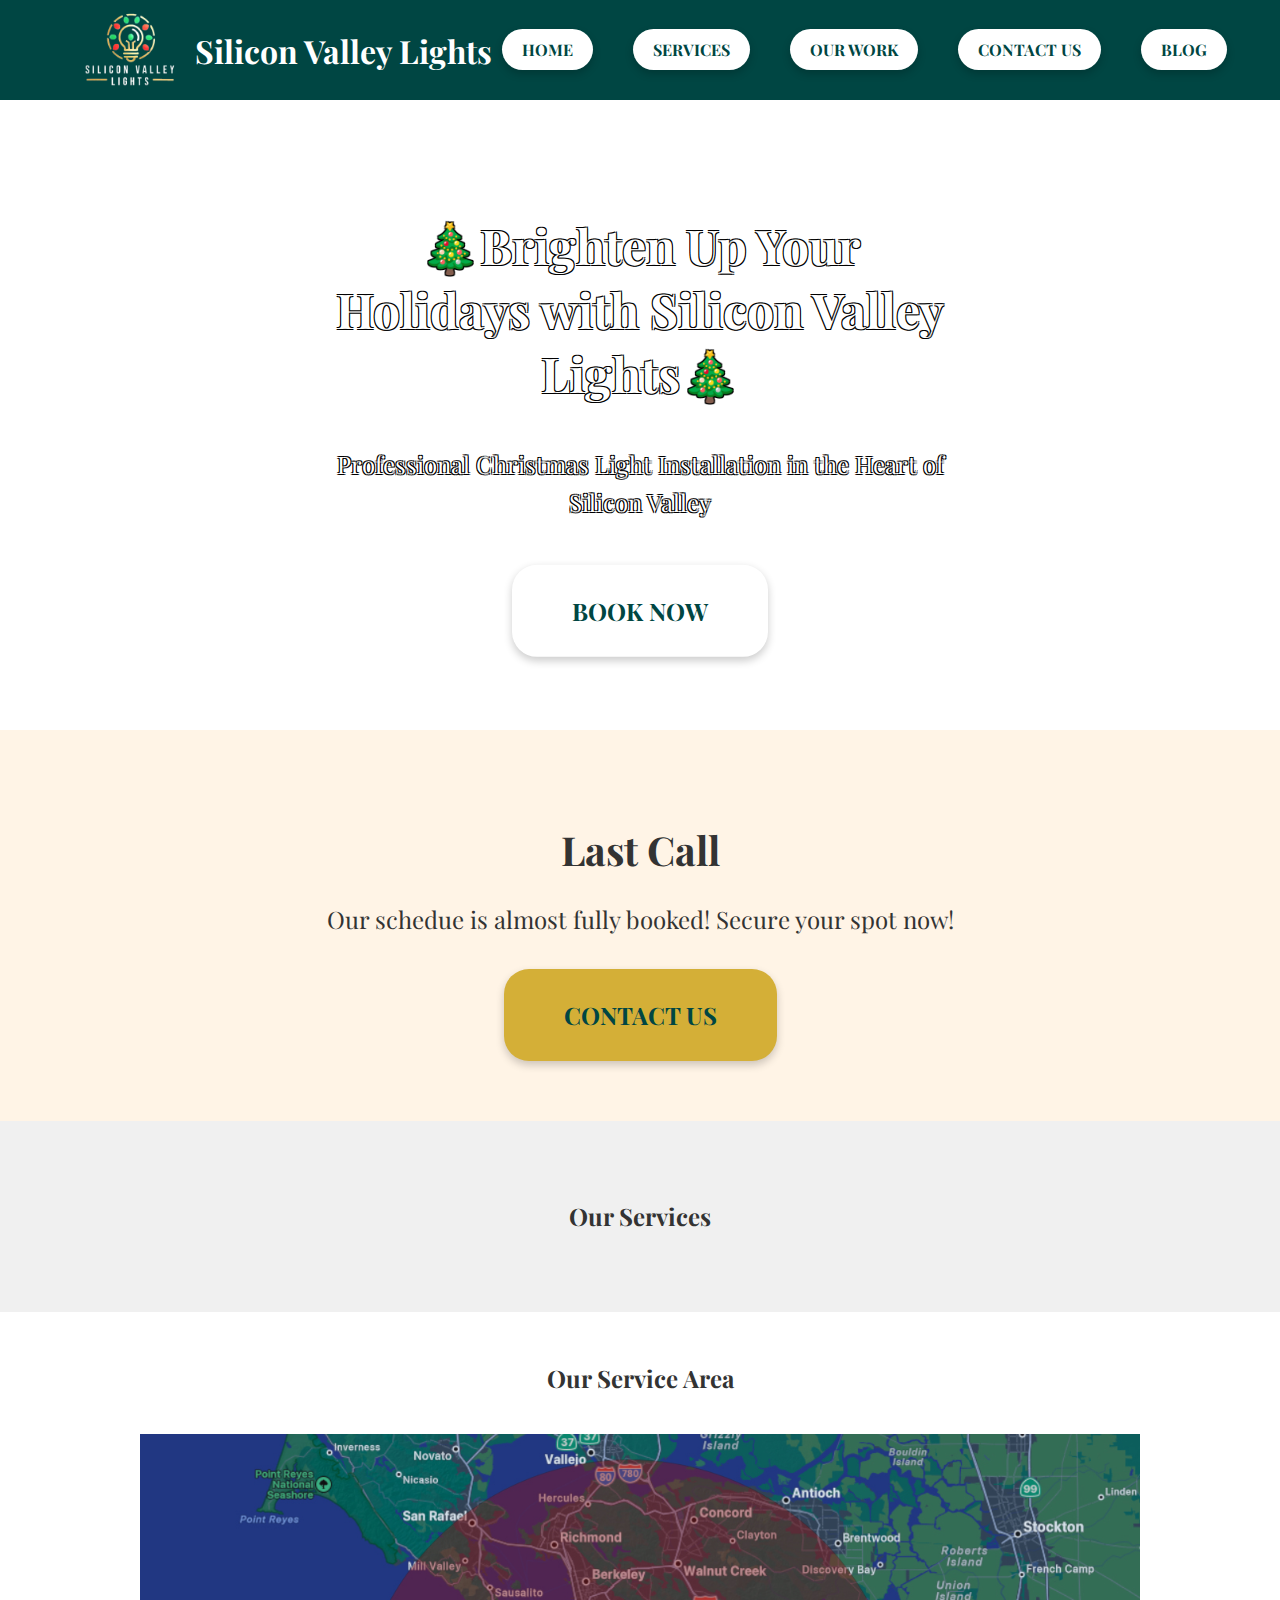
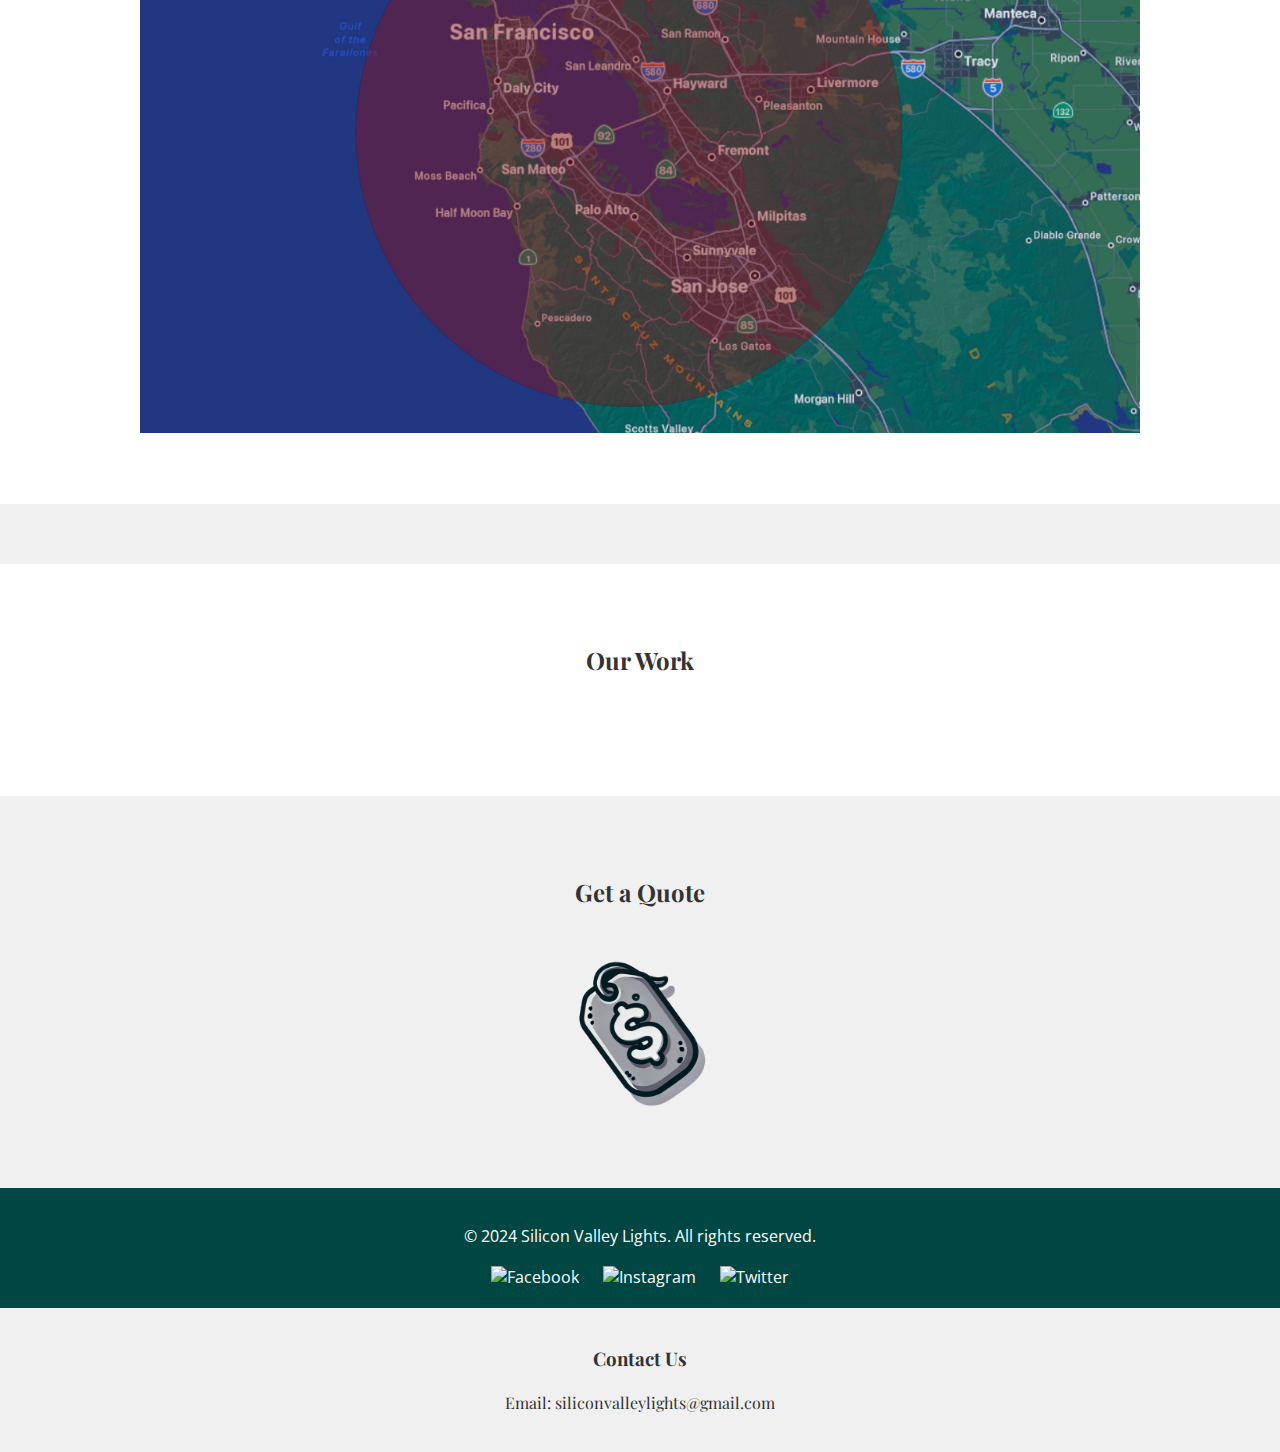
==== commit d107d2e7: "Update index.html" ====
--- a/index.html
+++ b/index.html
@@ -173,9 +173,9 @@
 
     <!-- Promotional Section for early bird discounts -->
     <section id="promotion" style="margin-top: 0;">
-        <h2 style="font-family: 'Playfair Display', serif;">Early Bird Special</h2>
-        <p style="font-family: 'Playfair Display', serif;">Save <strong>20%</strong> on installations by leaving a deposit and booking early!</p>
-        <a href="#contact" class="promo-button" style="background-color: #d4af37; color: #004643; border-radius: 25px; padding: 30px 60px; font-size: 1.5em; border: none; cursor: pointer; text-align: center; font-weight: bold; text-transform: uppercase; transition: all 0.3s ease; box-shadow: 0 4px 8px rgba(0, 0, 0, 0.2); font-family: 'Playfair Display', serif;">Get Your Discount</a>
+        <h2 style="font-family: 'Playfair Display', serif;">Last Call</h2>
+        <p style="font-family: 'Playfair Display', serif;">Our schedue is almost fully booked! Secure your spot now!</p>
+        <a href="#contact" class="promo-button" style="background-color: #d4af37; color: #004643; border-radius: 25px; padding: 30px 60px; font-size: 1.5em; border: none; cursor: pointer; text-align: center; font-weight: bold; text-transform: uppercase; transition: all 0.3s ease; box-shadow: 0 4px 8px rgba(0, 0, 0, 0.2); font-family: 'Playfair Display', serif;">Contact Us</a>
     </section>
 
     <!-- Services Section -->
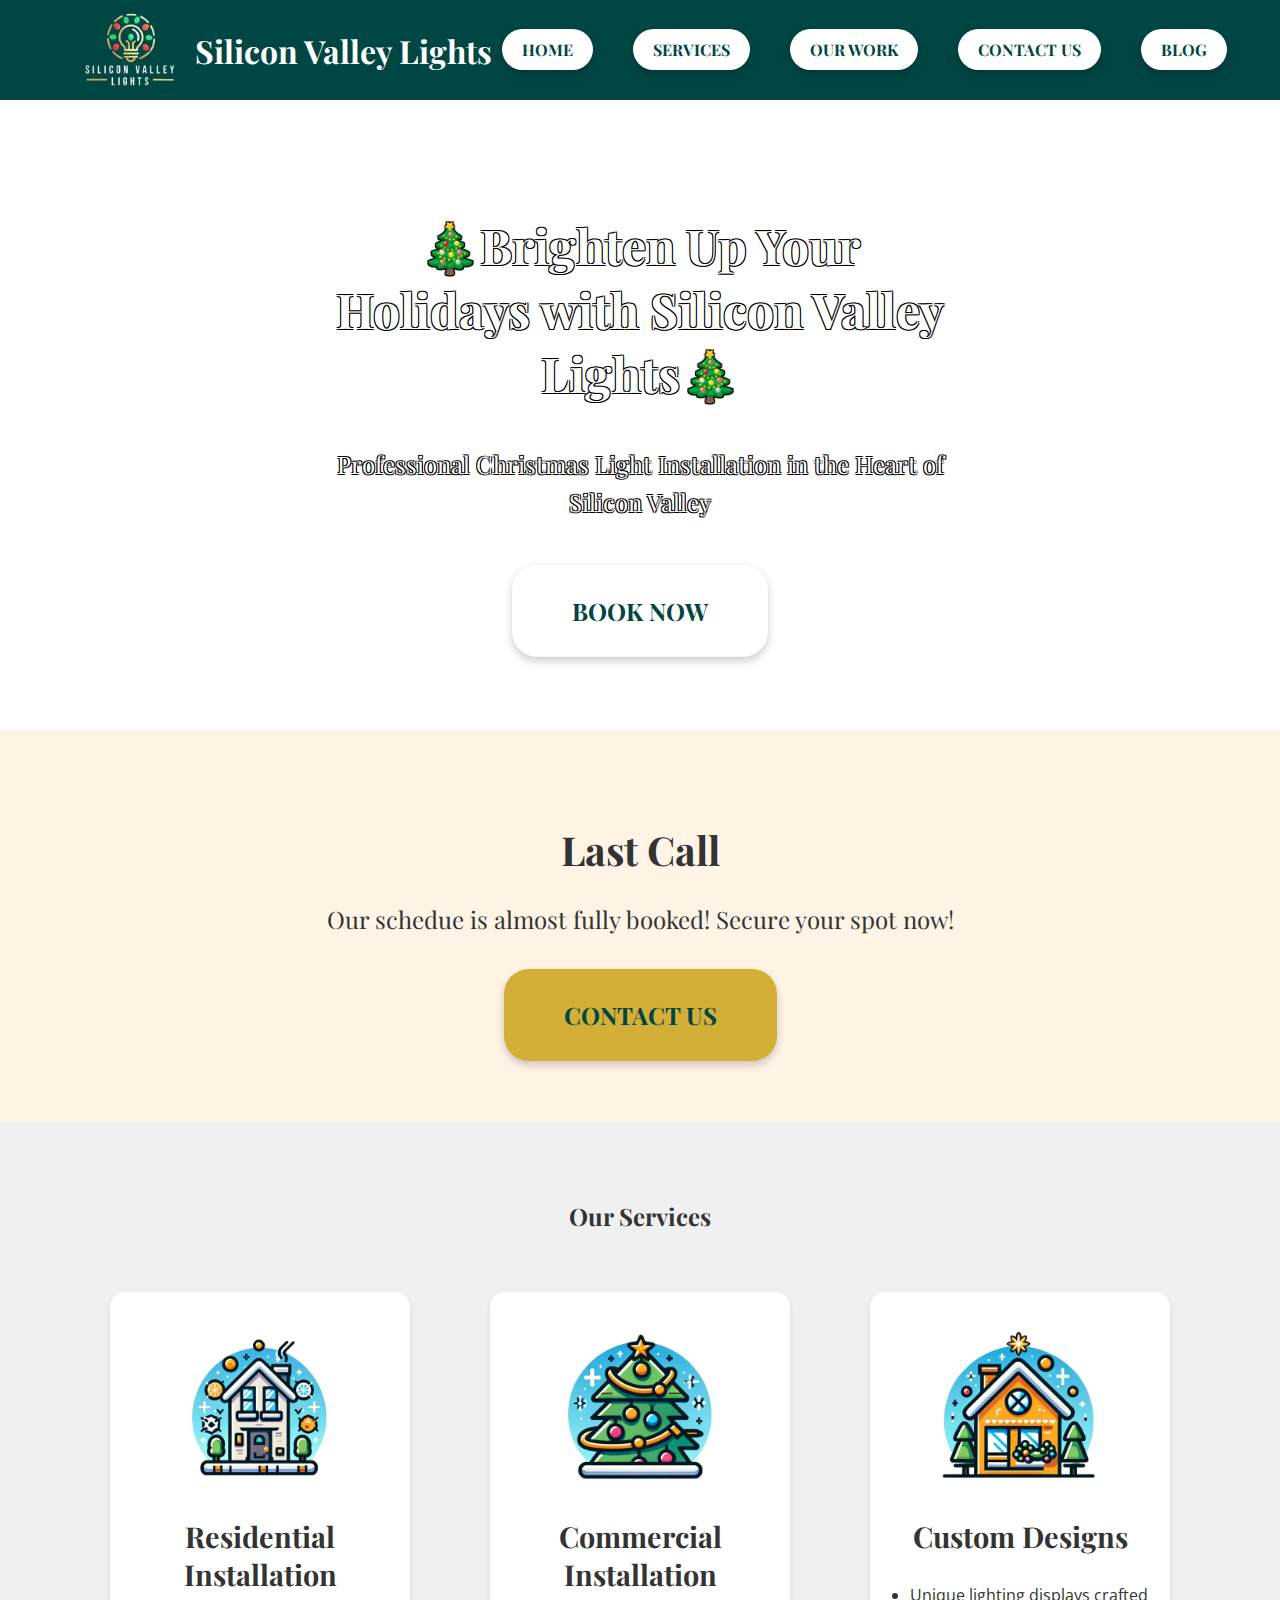
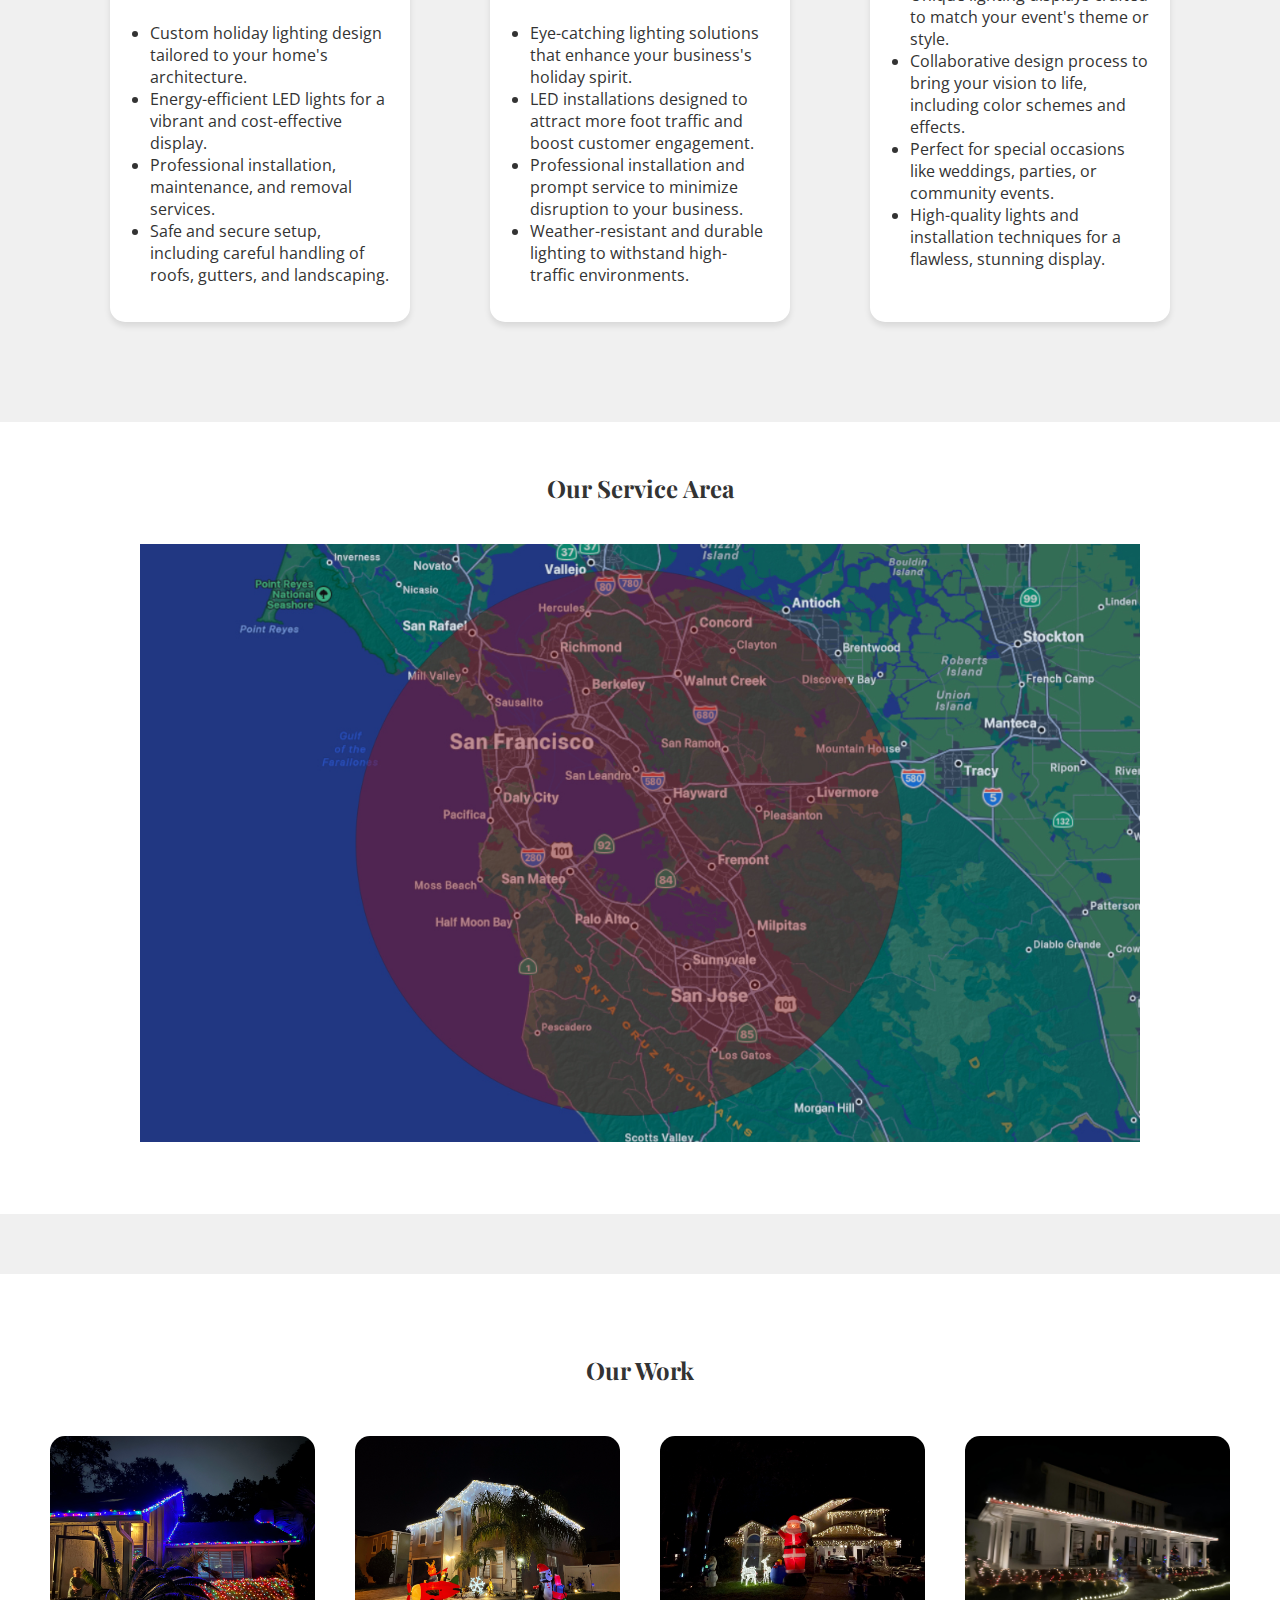
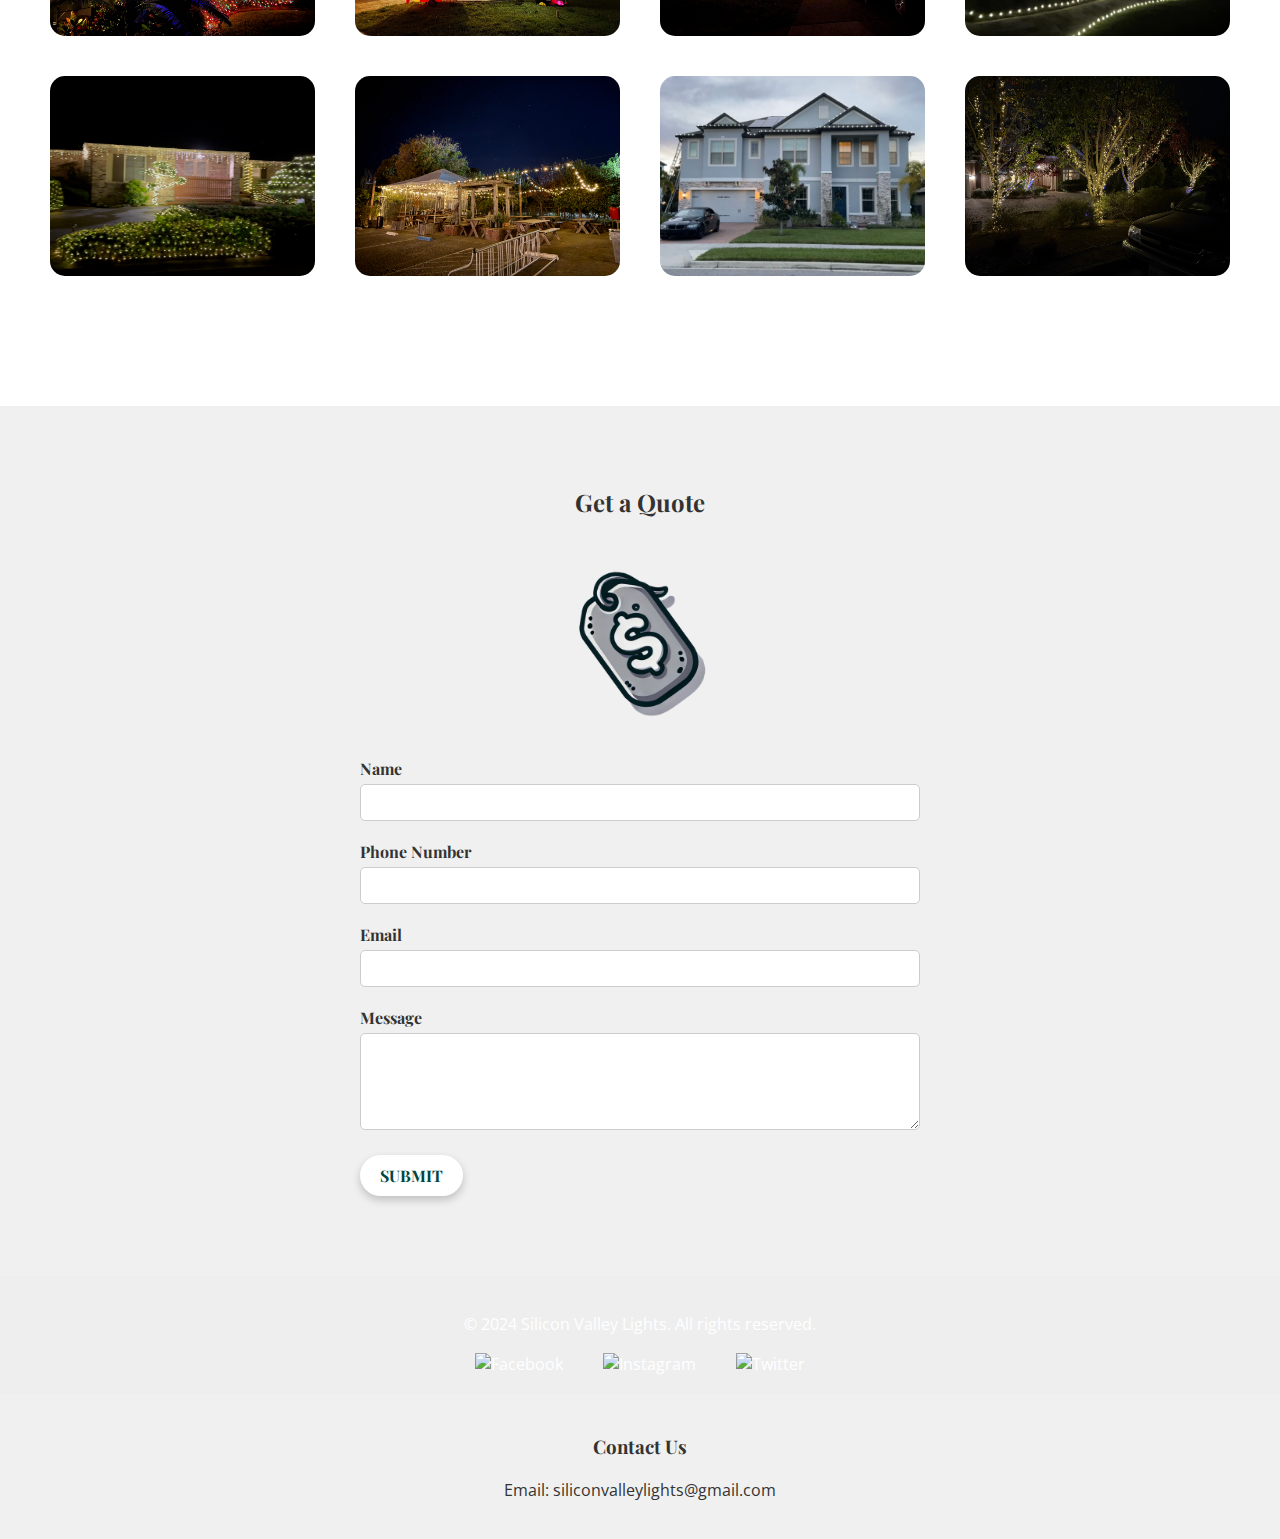
==== commit 4b8aceac: "Update index.html" ====
--- a/index.html
+++ b/index.html
@@ -41,11 +41,16 @@
       @media (max-width: 768px) {
         .header-container {
           flex-direction: column;
-          align-items: flex-start;
+          align-items: center; /* Center items on mobile */
           padding: 0 15px;
         }
         .logo {
           margin-bottom: 20px;
+        }
+        nav ul {
+          flex-direction: column; /* Stack buttons vertically */
+          white-space: normal; /* Allow wrapping */
+          justify-content: center;
         }
         .nav-button {
           padding: 8px 15px;
@@ -56,7 +61,6 @@
       }
 
       /* Adjustments for PC (Desktop) */
-      /* Keep "Silicon Valley Lights" on one line and prevent nav wrapping */
       .header-container {
         display: flex;
         justify-content: space-between;
@@ -72,7 +76,7 @@
         display: flex;
         align-items: center;
         gap: 15px;
-        white-space: nowrap; /* Prevents "Silicon Valley Lights" from wrapping */
+        white-space: nowrap; /* Prevent "Silicon Valley Lights" from wrapping */
       }
 
       .logo a img {
@@ -100,8 +104,7 @@
         padding: 10px 0;
         margin: 0;
         align-items: center;
-        /* no wrap to ensure all buttons stay in one line */
-        white-space: nowrap;
+        white-space: nowrap; /* Keep all buttons in one line on desktop */
       }
 
       .nav-button {
@@ -117,7 +120,7 @@
         transition: all 0.3s ease;
         box-shadow: 0 4px 8px rgba(0, 0, 0, 0.2);
         font-family: 'Playfair Display', serif;
-        white-space: nowrap; /* Prevents text within the button from breaking into multiple lines */
+        white-space: nowrap; /* Prevent button text from breaking lines */
       }
 
       .nav-button:hover {
@@ -135,8 +138,7 @@
       }
     </style>
 </head>
-<body style="overflow-x: hidden; margin: 0; padding: 0;">
-
+<body style="margin: 0; padding: 0;">
     <!-- Header Section -->
     <header style="background-color: #004643; padding: 0; margin: 0; overflow: hidden; width: 100%;">
         <div class="header-container">
@@ -178,11 +180,44 @@
         <a href="#contact" class="promo-button" style="background-color: #d4af37; color: #004643; border-radius: 25px; padding: 30px 60px; font-size: 1.5em; border: none; cursor: pointer; text-align: center; font-weight: bold; text-transform: uppercase; transition: all 0.3s ease; box-shadow: 0 4px 8px rgba(0, 0, 0, 0.2); font-family: 'Playfair Display', serif;">Contact Us</a>
     </section>
 
+
     <!-- Services Section -->
     <section id="services">
         <h2 style="font-family: 'Playfair Display', serif;">Our Services</h2>
-        <div class="services-container">
-            <!-- ... Service content remains unchanged ... -->
+        <div class="services-container" style="display: flex; flex-wrap: wrap; gap: 40px; justify-content: center; padding: 20px;">
+            <!-- Residential Installation Service -->
+            <div class="service" style="max-width: 300px; text-align: center;">
+                <img src="icons/residential-icon.png" alt="Residential Icon" style="width: 200px; height: 200px;">
+                <h3 style="font-family: 'Playfair Display', serif;">Residential Installation</h3>
+                <ul style="text-align: left; padding-left: 20px; font-family: 'Open Sans', sans-serif;">
+                    <li>Custom holiday lighting design tailored to your home's architecture.</li>
+                    <li>Energy-efficient LED lights for a vibrant and cost-effective display.</li>
+                    <li>Professional installation, maintenance, and removal services.</li>
+                    <li>Safe and secure setup, including careful handling of roofs, gutters, and landscaping.</li>
+                </ul>
+            </div>
+            <!-- Commercial Installation Service -->
+            <div class="service" style="max-width: 300px; text-align: center;">
+                <img src="icons/commercial-icon.png" alt="Commercial Icon" style="width: 200px; height: 200px;">
+                <h3 style="font-family: 'Playfair Display', serif;">Commercial Installation</h3>
+                <ul style="text-align: left; padding-left: 20px; font-family: 'Open Sans', sans-serif;">
+                    <li>Eye-catching lighting solutions that enhance your business's holiday spirit.</li>
+                    <li>LED installations designed to attract more foot traffic and boost customer engagement.</li>
+                    <li>Professional installation and prompt service to minimize disruption to your business.</li>
+                    <li>Weather-resistant and durable lighting to withstand high-traffic environments.</li>
+                </ul>
+            </div>
+            <!-- Custom Lighting Design Service -->
+            <div class="service" style="max-width: 300px; text-align: center;">
+                <img src="icons/custom-design-icon.png" alt="Custom Designs Icon" style="width: 200px; height: 200px;">
+                <h3 style="font-family: 'Playfair Display', serif;">Custom Designs</h3>
+                <ul style="text-align: left; padding-left: 20px; font-family: 'Open Sans', sans-serif;">
+                    <li>Unique lighting displays crafted to match your event's theme or style.</li>
+                    <li>Collaborative design process to bring your vision to life, including color schemes and effects.</li>
+                    <li>Perfect for special occasions like weddings, parties, or community events.</li>
+                    <li>High-quality lights and installation techniques for a flawless, stunning display.</li>
+                </ul>
+            </div>
         </div>
     </section>
 
@@ -199,8 +234,15 @@
     <!-- Gallery Section -->
     <section id="gallery">
         <h2 style="font-family: 'Playfair Display', serif;">Our Work</h2>
-        <div class="gallery-container" style="margin-bottom: 40px; display: grid; grid-template-columns: repeat(4, 1fr); gap: 20px;">
-            <!-- ... Gallery images remain unchanged ... -->
+        <div class="gallery-container" style="margin-bottom: 40px; display: grid; grid-template-columns: repeat(4, 1fr); gap: 20px; padding: 20px;">
+            <a href="images/photo1.jpg" data-lightbox="gallery" data-title="Project 1"><img src="images/photo1.jpg" alt="Project 1"></a>
+            <a href="images/photo2.jpg" data-lightbox="gallery" data-title="Project 2"><img src="images/photo2.jpg" alt="Project 2"></a>
+            <a href="images/photo3.jpg" data-lightbox="gallery" data-title="Project 3"><img src="images/photo3.jpg" alt="Project 3"></a>
+            <a href="images/photo4.jpg" data-lightbox="gallery" data-title="Project 4"><img src="images/photo4.jpg" alt="Project 4"></a>
+            <a href="images/photo5.jpg" data-lightbox="gallery" data-title="Project 5"><img src="images/photo5.jpg" alt="Project 5"></a>
+            <a href="images/photo6.jpg" data-lightbox="gallery" data-title="Project 6"><img src="images/photo6.jpg" alt="Project 6"></a>
+            <a href="images/photo7.jpg" data-lightbox="gallery" data-title="Project 7"><img src="images/photo7.jpg" alt="Project 7"></a>
+            <a href="images/photo8.jpg" data-lightbox="gallery" data-title="Project 8"><img src="images/photo8.jpg" alt="Project 8"></a>
         </div>
     </section>
 
@@ -208,8 +250,24 @@
     <section id="contact">
         <h2 style="font-family: 'Playfair Display', serif;">Get a Quote</h2>
         <img src="icons/quote-icon.png" alt="Quote Icon" style="width: 200px; height: 200px; display: block; margin: 0 auto;">
-        <form id="contact-form">
-            <!-- ... Form content remains unchanged ... -->
+        <form id="contact-form" style="max-width: 600px; margin: 0 auto; padding: 20px; font-family: 'Open Sans', sans-serif;">
+            <div class="form-group" style="margin-bottom: 20px;">
+                <label for="name" style="display: block; margin-bottom: 5px; font-family: 'Playfair Display', serif;">Name</label>
+                <input type="text" id="name" name="Name" required style="width: 100%; padding: 10px; border-radius: 5px; border: 1px solid #ccc;">
+            </div>
+            <div class="form-group" style="margin-bottom: 20px;">
+                <label for="phone" style="display: block; margin-bottom: 5px; font-family: 'Playfair Display', serif;">Phone Number</label>
+                <input type="tel" id="phone" name="Phone" required style="width: 100%; padding: 10px; border-radius: 5px; border: 1px solid #ccc;">
+            </div>
+            <div class="form-group" style="margin-bottom: 20px;">
+                <label for="email" style="display: block; margin-bottom: 5px; font-family: 'Playfair Display', serif;">Email</label>
+                <input type="email" id="email" name="_replyto" required style="width: 100%; padding: 10px; border-radius: 5px; border: 1px solid #ccc;">
+            </div>
+            <div class="form-group" style="margin-bottom: 20px;">
+                <label for="message" style="display: block; margin-bottom: 5px; font-family: 'Playfair Display', serif;">Message</label>
+                <textarea id="message" name="Message" rows="5" required style="width: 100%; padding: 10px; border-radius: 5px; border: 1px solid #ccc;"></textarea>
+            </div>
+            <button type="submit" style="background-color: #ffffff; color: #004643; border-radius: 25px; padding: 10px 20px; border: none; cursor: pointer; text-align: center; font-weight: bold; text-transform: uppercase; transition: all 0.3s ease; box-shadow: 0 4px 8px rgba(0, 0, 0, 0.2); font-family: 'Playfair Display', serif;">Submit</button>
         </form>
         <div id="thank-you-message" style="display: none; font-family: 'Playfair Display', serif; text-align: center; margin-top: 20px;">Thank you for your message! We'll get back to you shortly.</div>
         <script>
@@ -236,25 +294,26 @@
         </script>
     </section>
 
-    <footer>
+    <footer style="text-align: center; padding: 20px; background: #eee; font-family: 'Open Sans', sans-serif;">
         <p>&copy; 2024 Silicon Valley Lights. All rights reserved.</p>
-        <div class="social-media">
-            <a href="#" aria-label="Facebook"><img src="icons/facebook.png" alt="Facebook"></a>
-            <a href="#" aria-label="Instagram"><img src="icons/instagram.png" alt="Instagram"></a>
-            <a href="#" aria-label="Twitter"><img src="icons/twitter.png" alt="Twitter"></a>
+        <div class="social-media" style="display: flex; justify-content: center; gap: 20px; margin-top: 10px;">
+            <a href="#" aria-label="Facebook"><img src="icons/facebook.png" alt="Facebook" style="width: 30px; height: 30px;"></a>
+            <a href="#" aria-label="Instagram"><img src="icons/instagram.png" alt="Instagram" style="width: 30px; height: 30px;"></a>
+            <a href="#" aria-label="Twitter"><img src="icons/twitter.png" alt="Twitter" style="width: 30px; height: 30px;"></a>
         </div>
     </footer>
 
-    <section id="contact-us" style="background-color: #f0f0f0; padding: 20px; text-align: center;">
+    <section id="contact-us" style="background-color: #f0f0f0; padding: 20px; text-align: center; font-family: 'Open Sans', sans-serif;">
         <h3 style="font-family: 'Playfair Display', serif;">Contact Us</h3>
-        <p style="font-family: 'Playfair Display', serif;">Email: <a href="mailto:siliconvalleylights@gmail.com">siliconvalleylights@gmail.com</a></p>
+        <p>Email: <a href="mailto:siliconvalleylights@gmail.com">siliconvalleylights@gmail.com</a></p>
     </section>
 
     <script src="https://cdnjs.cloudflare.com/ajax/libs/lightbox2/2.11.3/js/lightbox-plus-jquery.min.js"></script>
-
+    
     <div style="display: none;">
+        <!-- Hidden SEO text remains unchanged -->
         Looking for professional Christmas light installation in the following cities: Alameda, Albany, American Canyon, Antioch, Atherton, Belmont, Benicia, Berkeley, Brentwood, Brisbane, Burlingame, Calistoga, Campbell, Clayton, Cloverdale, Colma, Concord, Corte Madera, Cotati, Cupertino, Daly City, Danville, Dixon, Dublin, East Palo Alto, El Cerrito, Emeryville, Fairfax, Fairfield, Foster City, Fremont, Gilroy, Half Moon Bay, Hayward, Healdsburg, Hercules, Hillsborough, Lafayette, Larkspur, Livermore, Los Altos, Los Altos Hills, Los Gatos, Martinez, Menlo Park, Mill Valley, Millbrae, Milpitas, Monte Sereno, Moraga, Morgan Hill, Mountain View, Napa, Newark, Novato, Oakland, Oakley, Orinda, Pacifica, Palo Alto, Petaluma, Piedmont, Pinole, Pittsburg, Pleasant Hill, Pleasanton, Portola Valley, Redwood City, Richmond, Rio Vista, Rohnert Park, Ross, San Anselmo, San Bruno, San Carlos, San Francisco, San Jose, San Leandro, San Mateo, San Pablo, San Rafael, San Ramon, Santa Clara, Santa Rosa, Saratoga, Sausalito, Sebastopol, Sonoma, South San Francisco, St. Helena, Suisun City, Sunnyvale, Tiburon, Union City, Vacaville, Vallejo, Walnut Creek, Windsor, Woodside, Yountville.
-        
+
         We offer services for: Residential Christmas Light Installation, Commercial Christmas Light Installation, Custom Holiday Lighting Design, LED Christmas Light Installation, Tree Wrapping Lighting, Roofline Lighting, Landscape Holiday Lighting, and Wreath Hanging Services.
         
         Get festive with Silicon Valley Lights' Professional Christmas Lighting services in San Jose, San Francisco, Mountain View, Palo Alto, and across the Bay Area. Our experienced installers provide custom designs for a beautiful holiday experience. Book your installation now to save on energy-efficient LED holiday lighting solutions.
@@ -266,6 +325,7 @@
         Keywords for SEO: Christmas light installation, holiday lights Silicon Valley, professional holiday lighting, LED Christmas lights, San Jose Christmas lights, residential light installation, commercial holiday lighting, Bay Area holiday decor, energy-efficient holiday lighting, tree wrapping lights, roofline Christmas lights, festive exterior decorations, custom Christmas lighting displays, outdoor Christmas lighting installers, Christmas light maintenance, Silicon Valley holiday decorations, San Francisco holiday lighting.
     
         Serving the following cities: Alameda, Albany, American Canyon, Antioch, Atherton, Belmont, Benicia, Berkeley, Brentwood, Brisbane, Burlingame, Calistoga, Campbell, Clayton, Cloverdale, Colma, Concord, Corte Madera, Cotati, Cupertino, Daly City, Danville, Dixon, Dublin, East Palo Alto, El Cerrito, Emeryville, Fairfax, Fairfield, Foster City, Fremont, Gilroy, Half Moon Bay, Hayward, Healdsburg, Hercules, Hillsborough, Lafayette, Larkspur, Livermore, Los Altos, Los Altos Hills, Los Gatos, Martinez, Menlo Park, Mill Valley, Millbrae, Milpitas, Monte Sereno, Moraga, Morgan Hill, Mountain View, Napa, Newark, Novato, Oakland, Oakley, Orinda, Pacifica, Palo Alto, Petaluma, Piedmont, Pinole, Pittsburg, Pleasant Hill, Pleasanton, Portola Valley, Redwood City, Richmond, Rio Vista, Rohnert Park, Ross, San Anselmo, San Bruno, San Carlos, San Francisco, San Jose, San Leandro, San Mateo, San Pablo, San Rafael, San Ramon, Santa Clara, Santa Rosa, Saratoga, Sausalito, Sebastopol, Sonoma, South San Francisco, St. Helena, Suisun City, Sunnyvale, Tiburon, Union City, Vacaville, Vallejo, Walnut Creek, Windsor, Woodside, Yountville.
+
         Silicon Valley Lights is your top choice for professional Christmas light installation services in Silicon Valley. We offer residential, commercial, and custom holiday lighting solutions designed to brighten up any property. Our experienced team handles every detail, from designing custom lighting to installing and maintaining it throughout the holiday season.
 
         Looking for professional holiday lighting installers in Silicon Valley? Silicon Valley Lights provides comprehensive holiday light installation services for homes and businesses. Our skilled professionals ensure safe, secure, and beautiful holiday displays using energy-efficient LED lights.
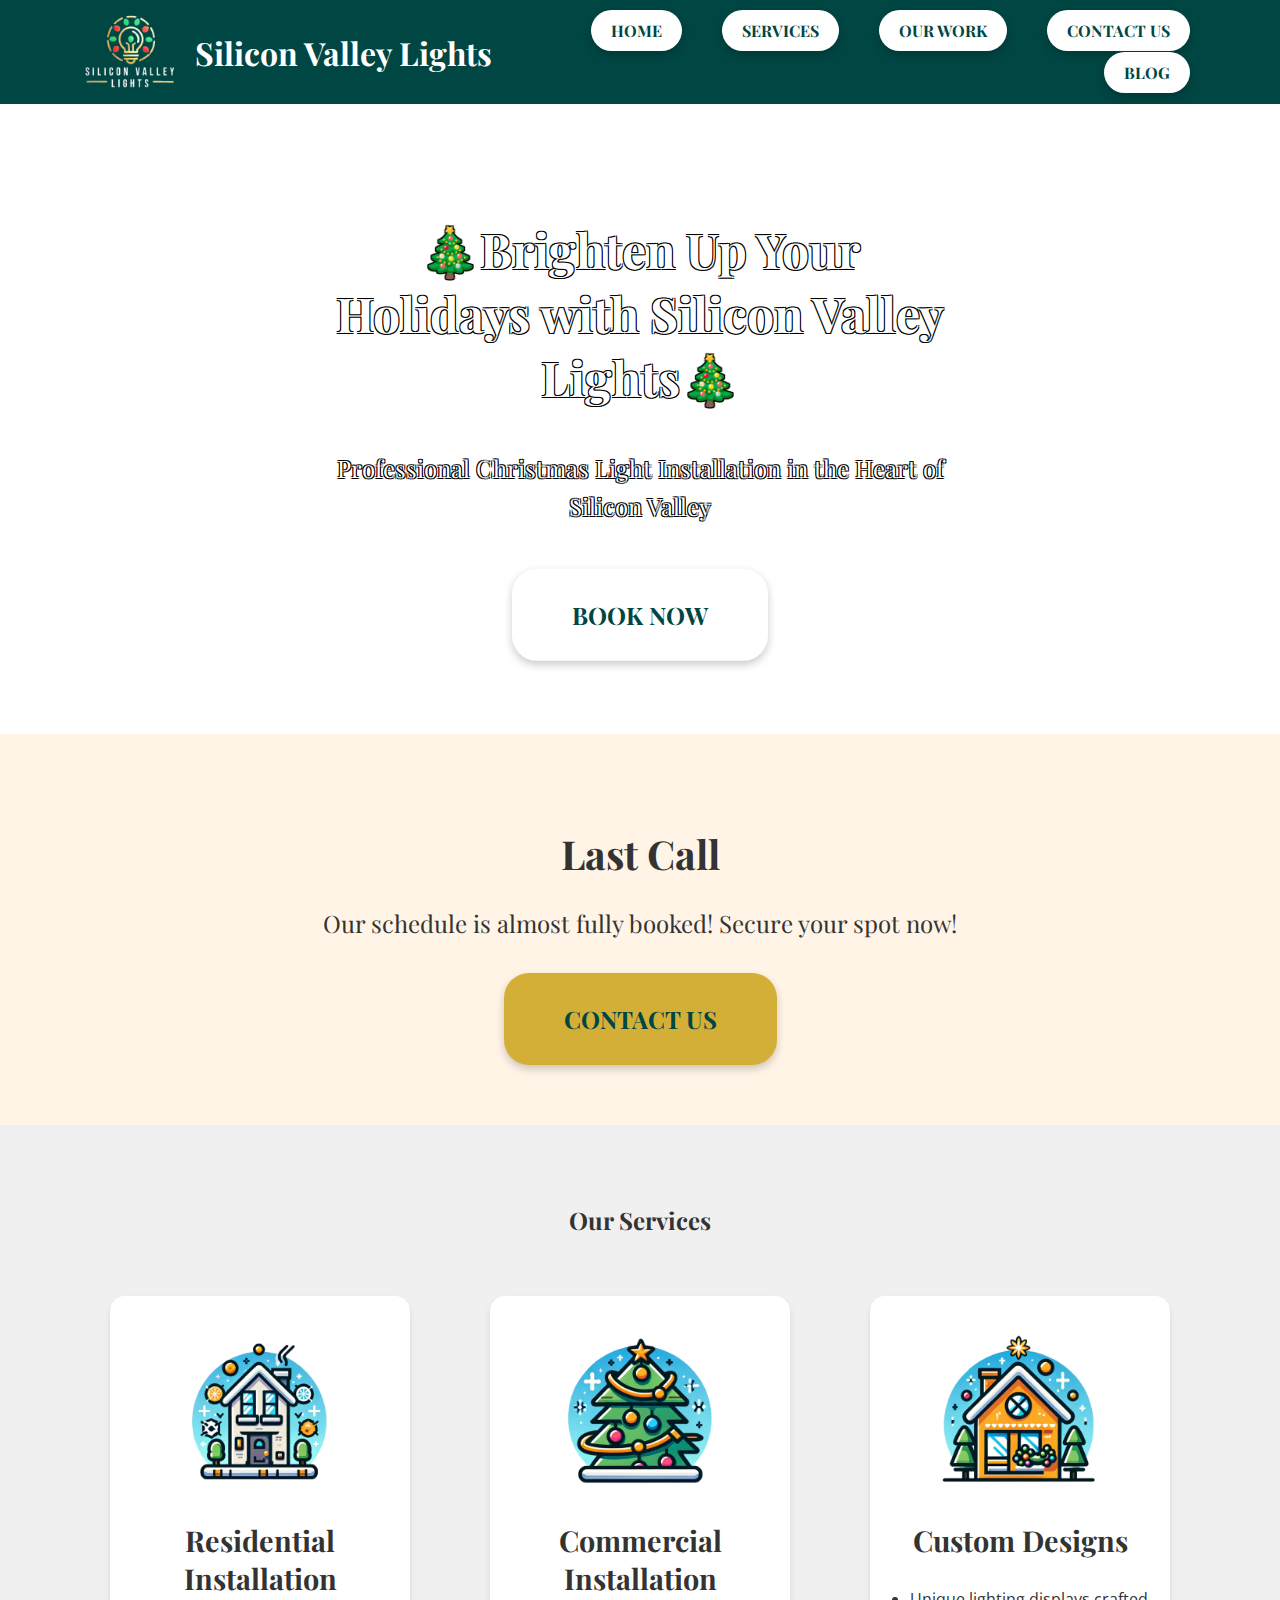
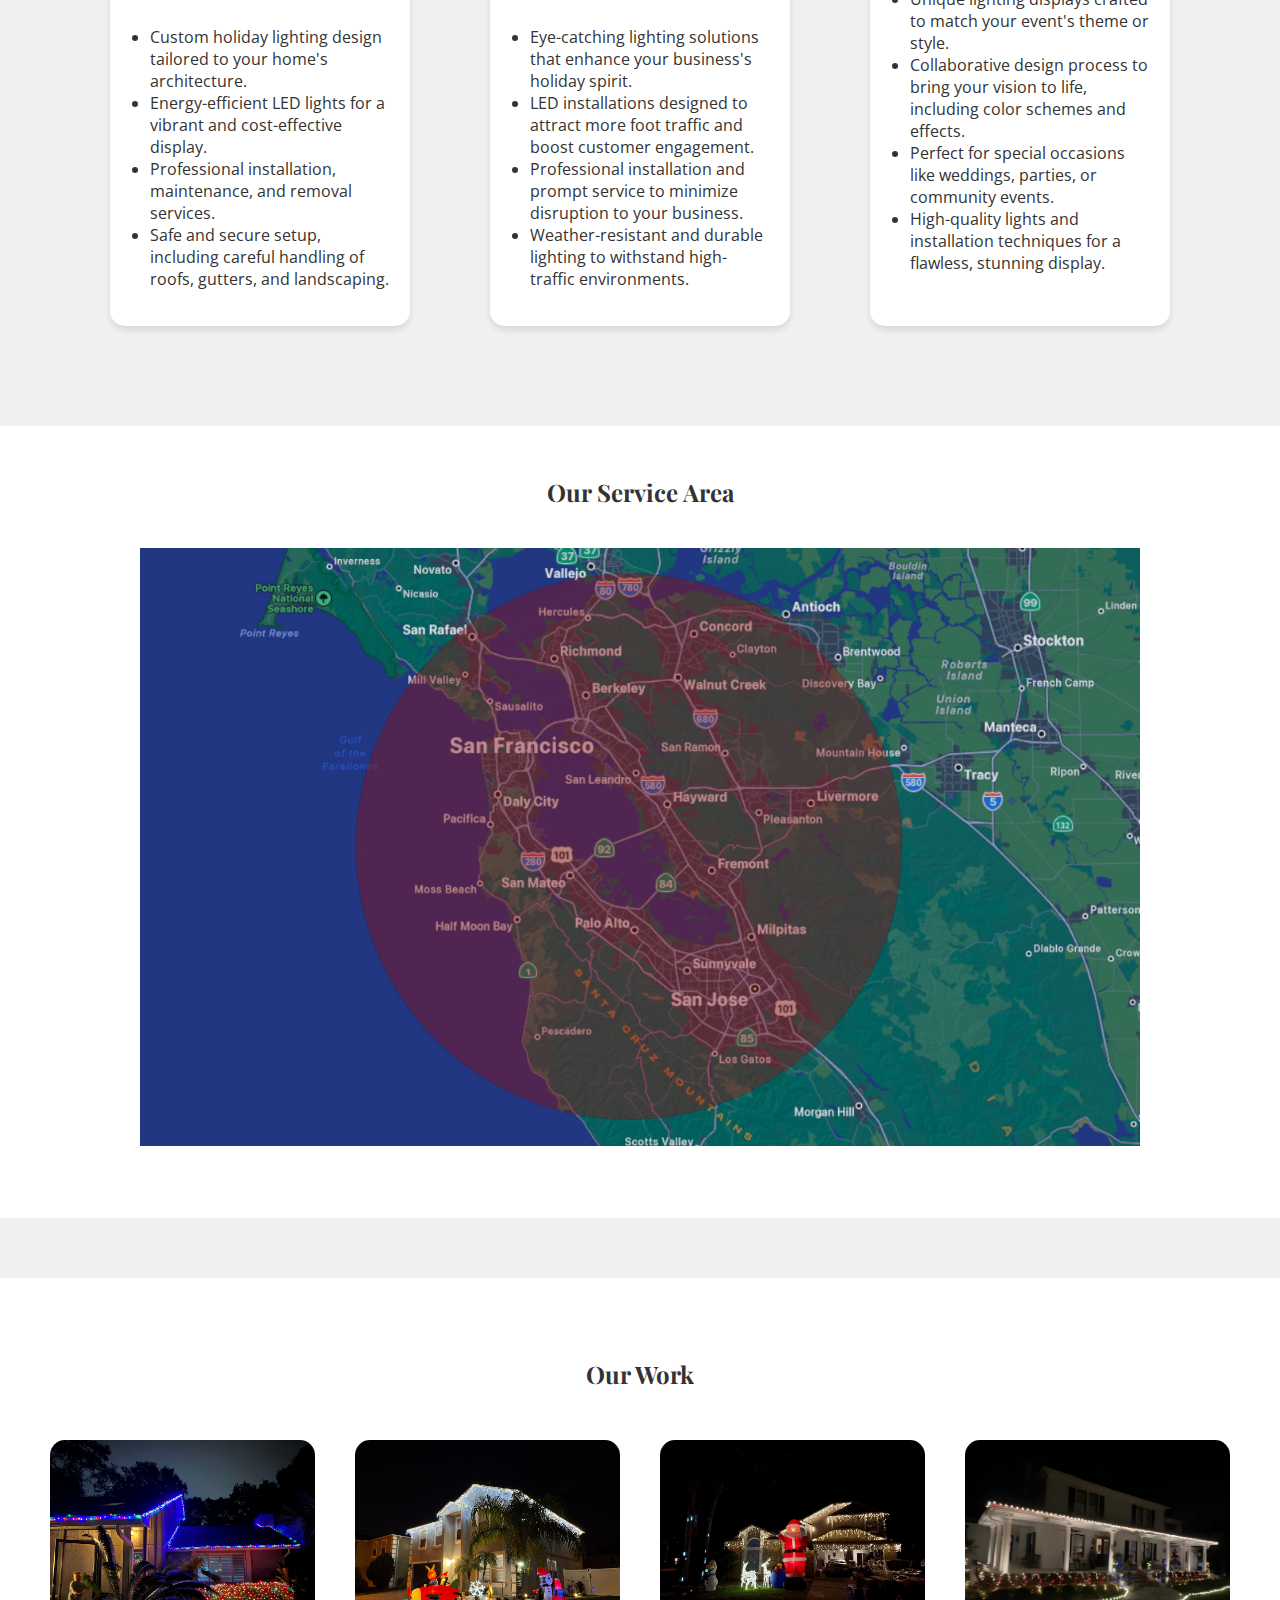
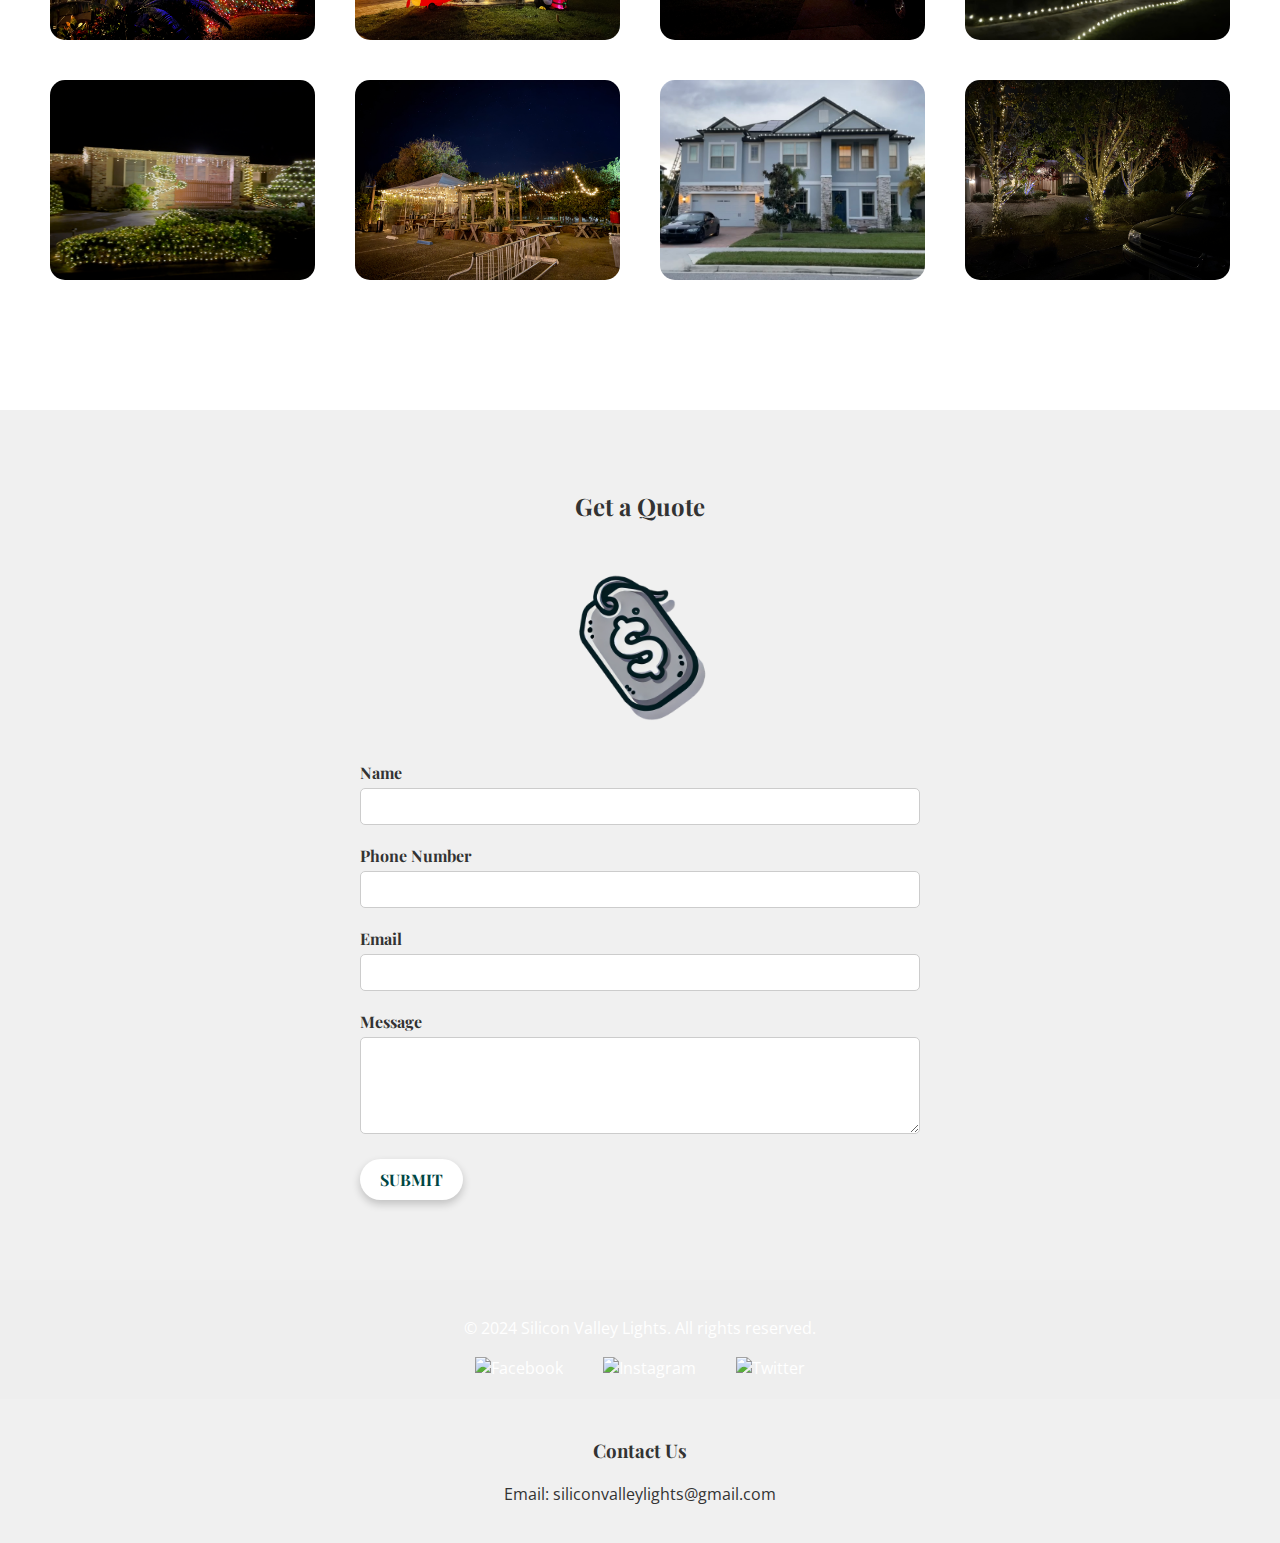
==== commit 16b1a041: "Update index.html" ====
--- a/index.html
+++ b/index.html
@@ -41,26 +41,40 @@
       @media (max-width: 768px) {
         .header-container {
           flex-direction: column;
-          align-items: center; /* Center items on mobile */
+          align-items: center; 
           padding: 0 15px;
         }
+
         .logo {
           margin-bottom: 20px;
         }
+
         nav ul {
-          flex-direction: column; /* Stack buttons vertically */
-          white-space: normal; /* Allow wrapping */
+          flex-direction: column;
+          gap: 10px;
           justify-content: center;
-        }
+          align-items: center;
+          width: 100%;
+        }
+
         .nav-button {
-          padding: 8px 15px;
-          margin-bottom: 5px;
           width: 100%;
           text-align: center;
         }
-      }
-
-      /* Adjustments for PC (Desktop) */
+
+        /* On mobile, allow wrapping the services so they stack nicely */
+        .services-container {
+          flex-wrap: wrap !important;
+        }
+      }
+
+      /* Desktop and general styles */
+      body {
+        margin: 0; 
+        padding: 0;
+        font-family: 'Open Sans', sans-serif;
+      }
+
       .header-container {
         display: flex;
         justify-content: space-between;
@@ -69,14 +83,13 @@
         max-width: 1200px;
         margin: 0 auto;
         padding: 10px 40px;
-        flex-wrap: nowrap; /* No wrapping on desktop */
       }
 
       .logo {
         display: flex;
         align-items: center;
         gap: 15px;
-        white-space: nowrap; /* Prevent "Silicon Valley Lights" from wrapping */
+        white-space: nowrap;
       }
 
       .logo a img {
@@ -104,7 +117,8 @@
         padding: 10px 0;
         margin: 0;
         align-items: center;
-        white-space: nowrap; /* Keep all buttons in one line on desktop */
+        justify-content: flex-end; 
+        flex-wrap: wrap;
       }
 
       .nav-button {
@@ -120,7 +134,6 @@
         transition: all 0.3s ease;
         box-shadow: 0 4px 8px rgba(0, 0, 0, 0.2);
         font-family: 'Playfair Display', serif;
-        white-space: nowrap; /* Prevent button text from breaking lines */
       }
 
       .nav-button:hover {
@@ -128,7 +141,6 @@
         box-shadow: 0 6px 12px rgba(0, 0, 0, 0.3);
       }
 
-      /* Gallery uniform images */
       .gallery-container img {
         display: block;
         width: 100%;
@@ -138,9 +150,9 @@
       }
     </style>
 </head>
-<body style="margin: 0; padding: 0;">
+<body>
     <!-- Header Section -->
-    <header style="background-color: #004643; padding: 0; margin: 0; overflow: hidden; width: 100%;">
+    <header style="background-color: #004643; padding: 0; margin: 0; width: 100%;">
         <div class="header-container">
             <div class="logo">
                 <a href="index.html">
@@ -160,7 +172,7 @@
         </div>
     </header>
 
-    <!-- Hero Section with a call to action for users -->
+    <!-- Hero Section -->
     <section class="hero" style="position: relative; width: 100%; height: 70vh; overflow: hidden;">
         <video autoplay muted loop playsinline style="position: absolute; top: 0; left: 0; width: 100%; height: 100%; object-fit: cover;">
             <source src="videos/hero-video.mp4" type="video/mp4">
@@ -173,18 +185,18 @@
         </div>
     </section>
 
-    <!-- Promotional Section for early bird discounts -->
+    <!-- Last Call Section (Previously Early Bird) -->
     <section id="promotion" style="margin-top: 0;">
         <h2 style="font-family: 'Playfair Display', serif;">Last Call</h2>
-        <p style="font-family: 'Playfair Display', serif;">Our schedue is almost fully booked! Secure your spot now!</p>
+        <p style="font-family: 'Playfair Display', serif;">Our schedule is almost fully booked! Secure your spot now!</p>
         <a href="#contact" class="promo-button" style="background-color: #d4af37; color: #004643; border-radius: 25px; padding: 30px 60px; font-size: 1.5em; border: none; cursor: pointer; text-align: center; font-weight: bold; text-transform: uppercase; transition: all 0.3s ease; box-shadow: 0 4px 8px rgba(0, 0, 0, 0.2); font-family: 'Playfair Display', serif;">Contact Us</a>
     </section>
-
 
     <!-- Services Section -->
     <section id="services">
         <h2 style="font-family: 'Playfair Display', serif;">Our Services</h2>
-        <div class="services-container" style="display: flex; flex-wrap: wrap; gap: 40px; justify-content: center; padding: 20px;">
+        <!-- Ensuring they stay in one row on desktop by using nowrap -->
+        <div class="services-container" style="display: flex; flex-wrap: nowrap; gap: 40px; justify-content: center; padding: 20px;">
             <!-- Residential Installation Service -->
             <div class="service" style="max-width: 300px; text-align: center;">
                 <img src="icons/residential-icon.png" alt="Residential Icon" style="width: 200px; height: 200px;">
@@ -313,7 +325,7 @@
     <div style="display: none;">
         <!-- Hidden SEO text remains unchanged -->
         Looking for professional Christmas light installation in the following cities: Alameda, Albany, American Canyon, Antioch, Atherton, Belmont, Benicia, Berkeley, Brentwood, Brisbane, Burlingame, Calistoga, Campbell, Clayton, Cloverdale, Colma, Concord, Corte Madera, Cotati, Cupertino, Daly City, Danville, Dixon, Dublin, East Palo Alto, El Cerrito, Emeryville, Fairfax, Fairfield, Foster City, Fremont, Gilroy, Half Moon Bay, Hayward, Healdsburg, Hercules, Hillsborough, Lafayette, Larkspur, Livermore, Los Altos, Los Altos Hills, Los Gatos, Martinez, Menlo Park, Mill Valley, Millbrae, Milpitas, Monte Sereno, Moraga, Morgan Hill, Mountain View, Napa, Newark, Novato, Oakland, Oakley, Orinda, Pacifica, Palo Alto, Petaluma, Piedmont, Pinole, Pittsburg, Pleasant Hill, Pleasanton, Portola Valley, Redwood City, Richmond, Rio Vista, Rohnert Park, Ross, San Anselmo, San Bruno, San Carlos, San Francisco, San Jose, San Leandro, San Mateo, San Pablo, San Rafael, San Ramon, Santa Clara, Santa Rosa, Saratoga, Sausalito, Sebastopol, Sonoma, South San Francisco, St. Helena, Suisun City, Sunnyvale, Tiburon, Union City, Vacaville, Vallejo, Walnut Creek, Windsor, Woodside, Yountville.
-
+        
         We offer services for: Residential Christmas Light Installation, Commercial Christmas Light Installation, Custom Holiday Lighting Design, LED Christmas Light Installation, Tree Wrapping Lighting, Roofline Lighting, Landscape Holiday Lighting, and Wreath Hanging Services.
         
         Get festive with Silicon Valley Lights' Professional Christmas Lighting services in San Jose, San Francisco, Mountain View, Palo Alto, and across the Bay Area. Our experienced installers provide custom designs for a beautiful holiday experience. Book your installation now to save on energy-efficient LED holiday lighting solutions.
@@ -325,7 +337,7 @@
         Keywords for SEO: Christmas light installation, holiday lights Silicon Valley, professional holiday lighting, LED Christmas lights, San Jose Christmas lights, residential light installation, commercial holiday lighting, Bay Area holiday decor, energy-efficient holiday lighting, tree wrapping lights, roofline Christmas lights, festive exterior decorations, custom Christmas lighting displays, outdoor Christmas lighting installers, Christmas light maintenance, Silicon Valley holiday decorations, San Francisco holiday lighting.
     
         Serving the following cities: Alameda, Albany, American Canyon, Antioch, Atherton, Belmont, Benicia, Berkeley, Brentwood, Brisbane, Burlingame, Calistoga, Campbell, Clayton, Cloverdale, Colma, Concord, Corte Madera, Cotati, Cupertino, Daly City, Danville, Dixon, Dublin, East Palo Alto, El Cerrito, Emeryville, Fairfax, Fairfield, Foster City, Fremont, Gilroy, Half Moon Bay, Hayward, Healdsburg, Hercules, Hillsborough, Lafayette, Larkspur, Livermore, Los Altos, Los Altos Hills, Los Gatos, Martinez, Menlo Park, Mill Valley, Millbrae, Milpitas, Monte Sereno, Moraga, Morgan Hill, Mountain View, Napa, Newark, Novato, Oakland, Oakley, Orinda, Pacifica, Palo Alto, Petaluma, Piedmont, Pinole, Pittsburg, Pleasant Hill, Pleasanton, Portola Valley, Redwood City, Richmond, Rio Vista, Rohnert Park, Ross, San Anselmo, San Bruno, San Carlos, San Francisco, San Jose, San Leandro, San Mateo, San Pablo, San Rafael, San Ramon, Santa Clara, Santa Rosa, Saratoga, Sausalito, Sebastopol, Sonoma, South San Francisco, St. Helena, Suisun City, Sunnyvale, Tiburon, Union City, Vacaville, Vallejo, Walnut Creek, Windsor, Woodside, Yountville.
-
+        
         Silicon Valley Lights is your top choice for professional Christmas light installation services in Silicon Valley. We offer residential, commercial, and custom holiday lighting solutions designed to brighten up any property. Our experienced team handles every detail, from designing custom lighting to installing and maintaining it throughout the holiday season.
 
         Looking for professional holiday lighting installers in Silicon Valley? Silicon Valley Lights provides comprehensive holiday light installation services for homes and businesses. Our skilled professionals ensure safe, secure, and beautiful holiday displays using energy-efficient LED lights.
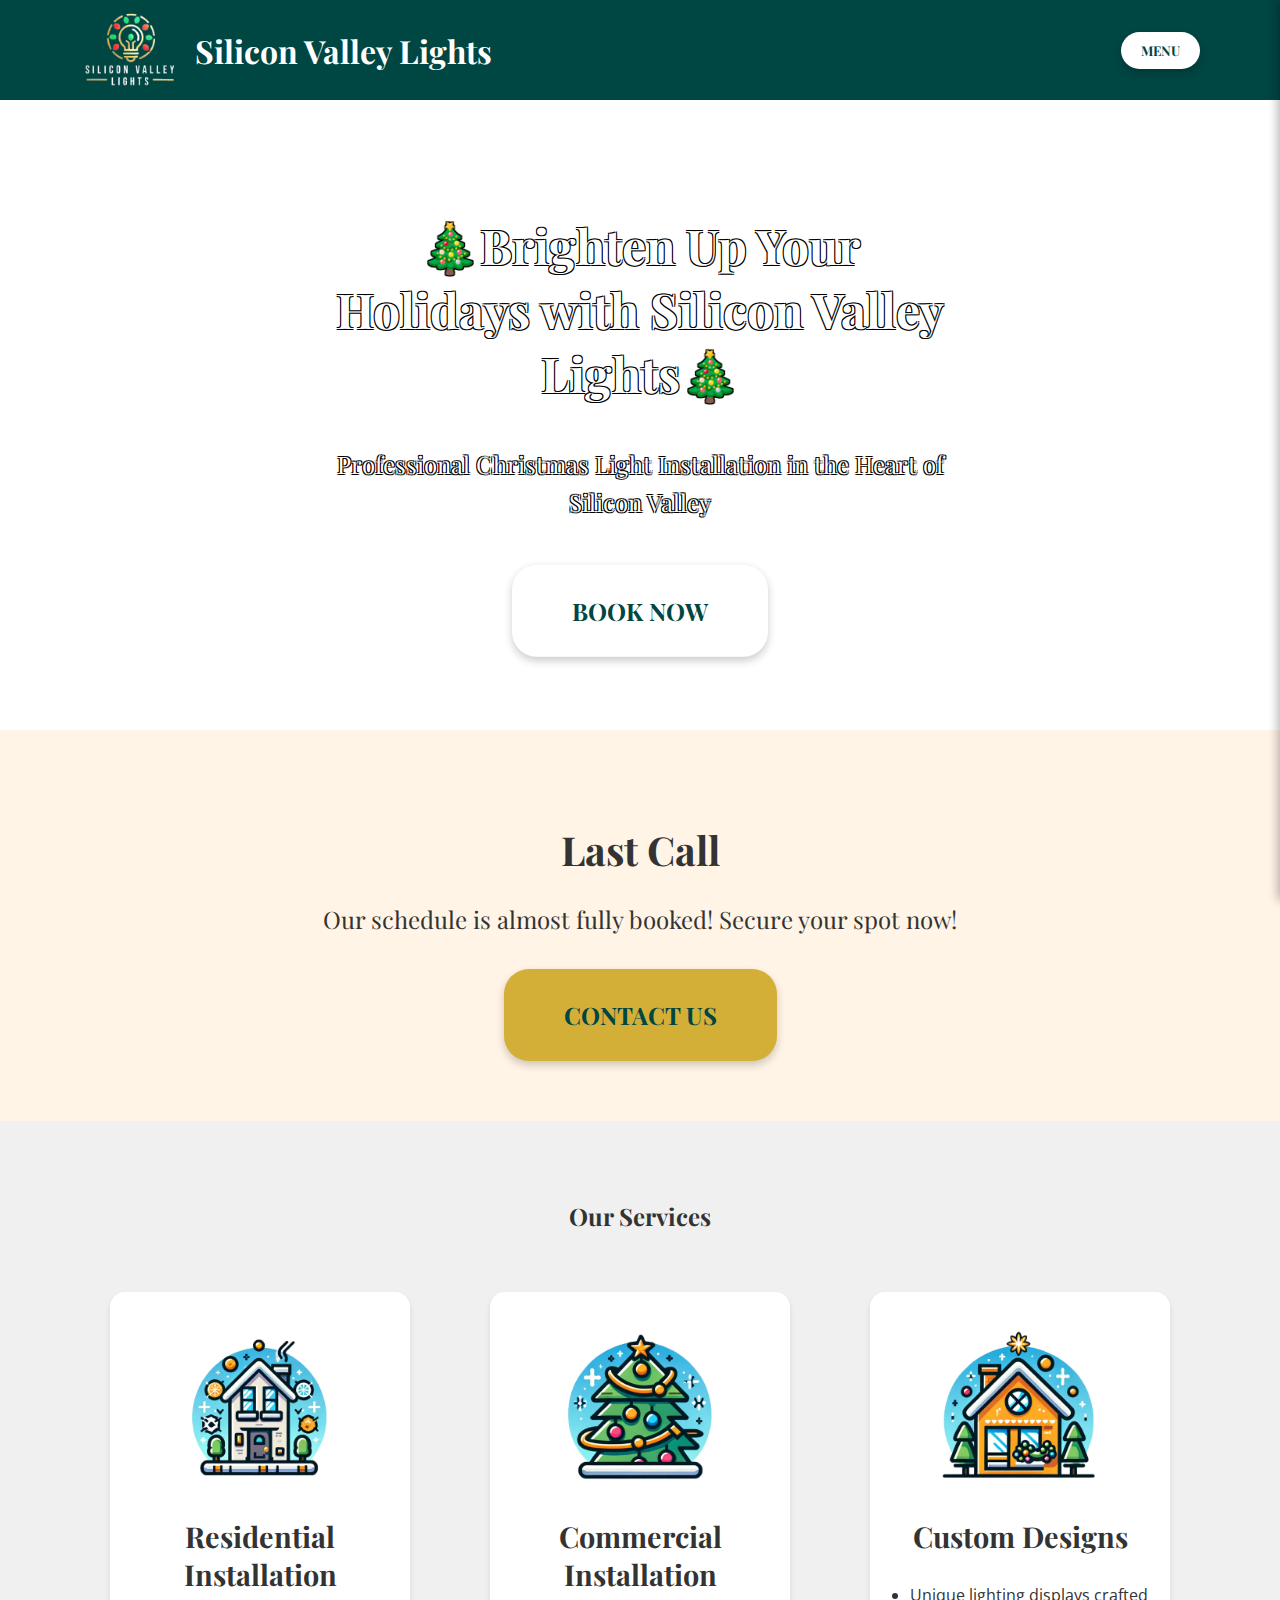
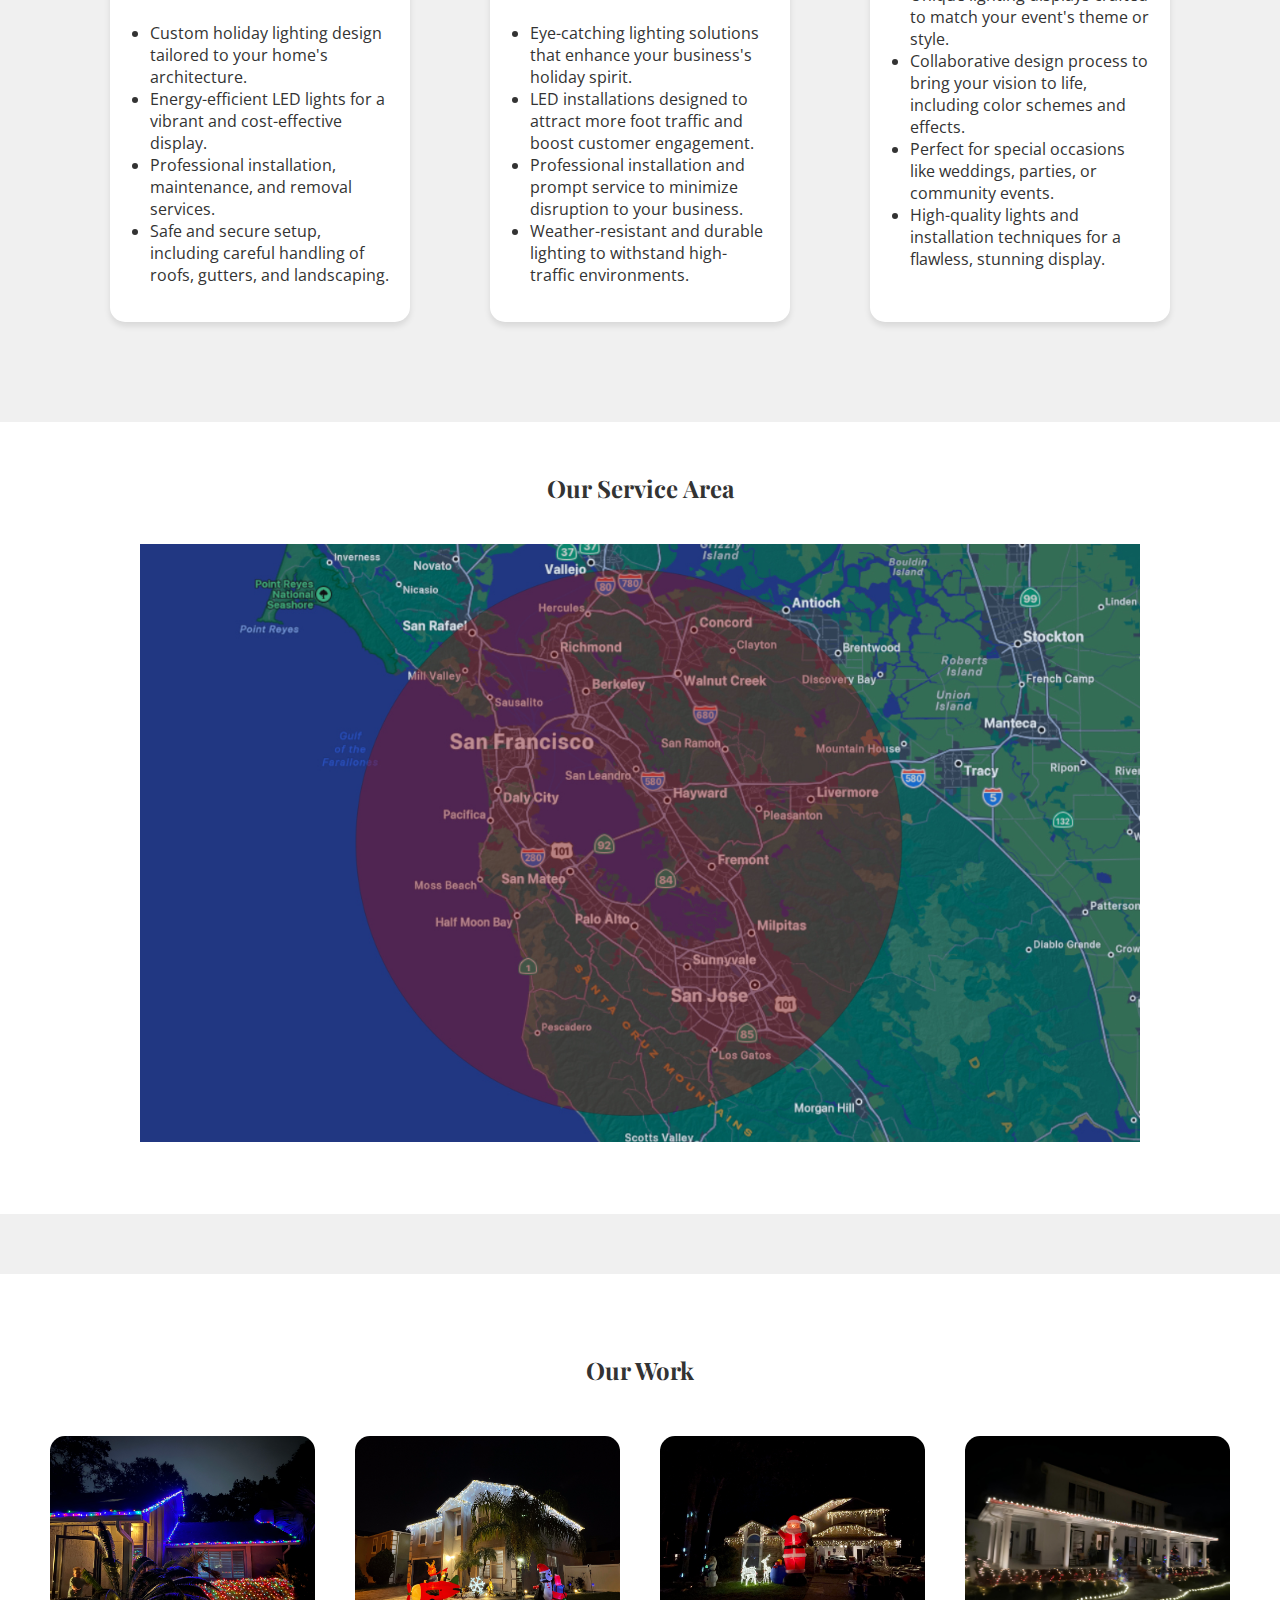
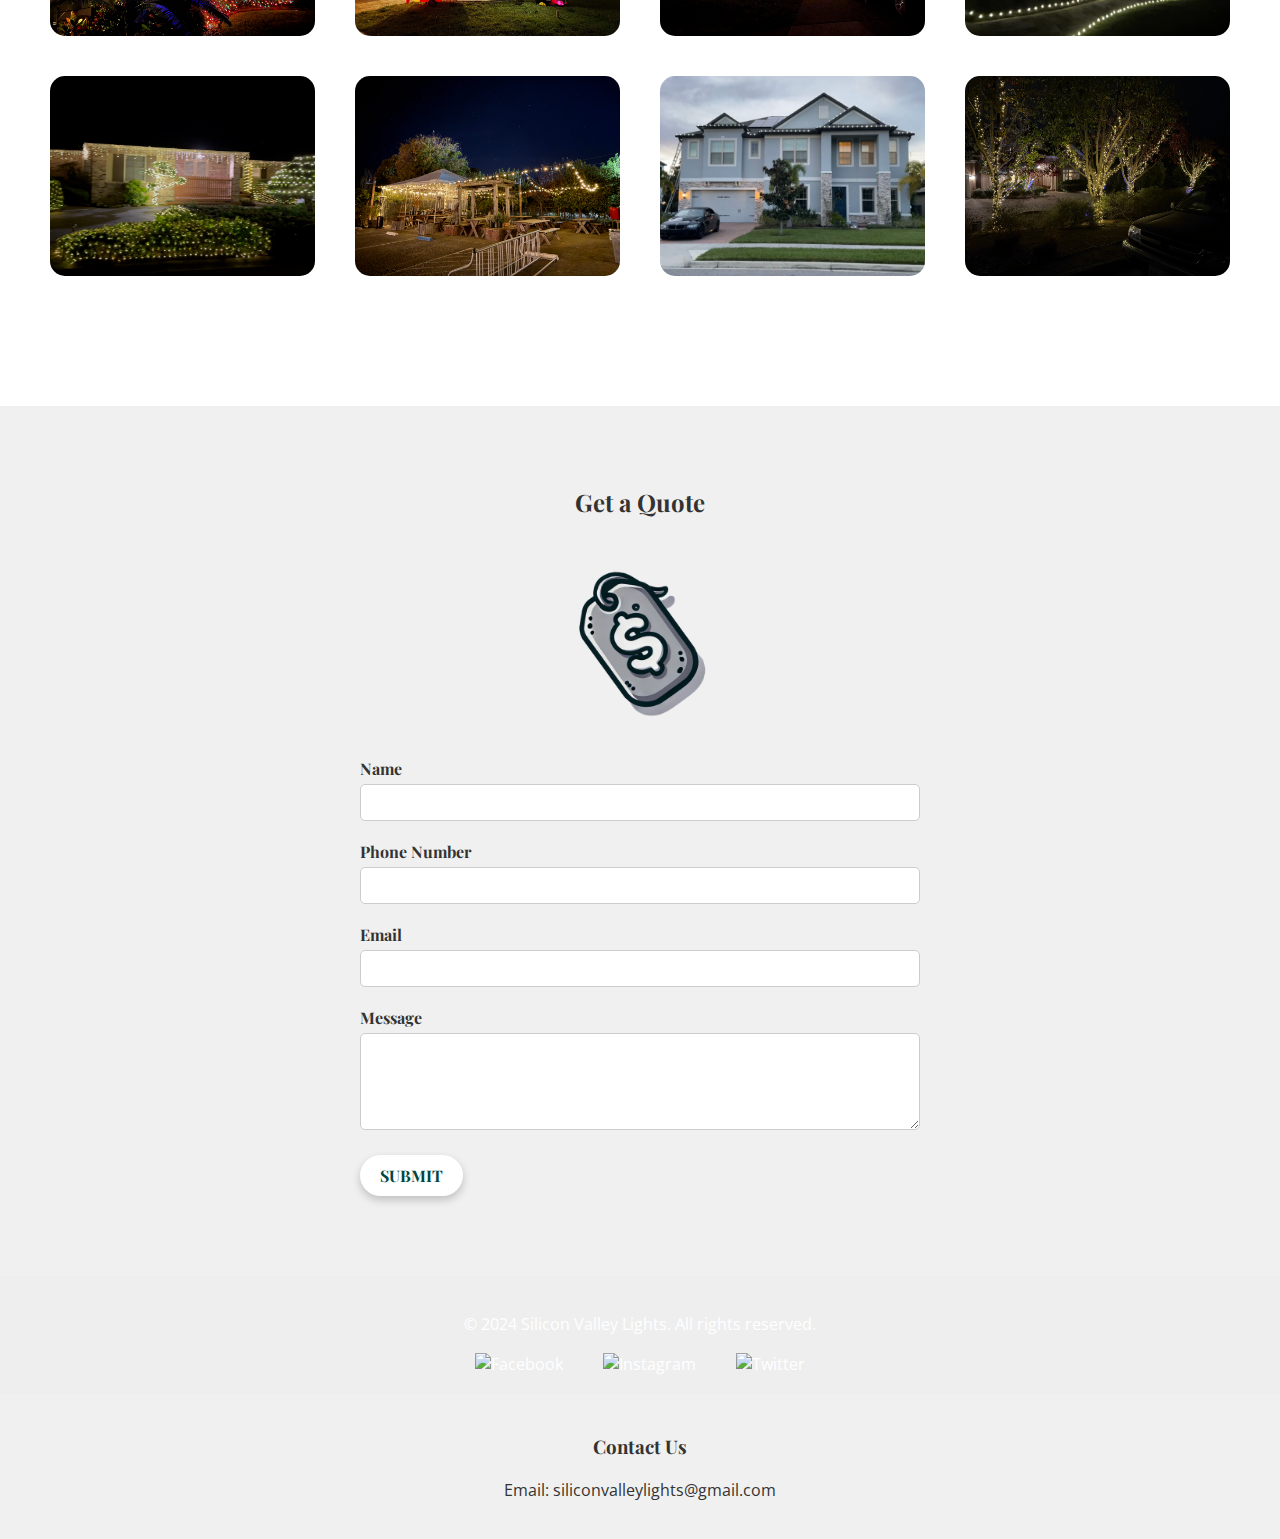
==== commit 935bf440: "Update index.html" ====
--- a/index.html
+++ b/index.html
@@ -37,38 +37,6 @@
         box-sizing: border-box;
       }
 
-      /* Mobile Styles */
-      @media (max-width: 768px) {
-        .header-container {
-          flex-direction: column;
-          align-items: center; 
-          padding: 0 15px;
-        }
-
-        .logo {
-          margin-bottom: 20px;
-        }
-
-        nav ul {
-          flex-direction: column;
-          gap: 10px;
-          justify-content: center;
-          align-items: center;
-          width: 100%;
-        }
-
-        .nav-button {
-          width: 100%;
-          text-align: center;
-        }
-
-        /* On mobile, allow wrapping the services so they stack nicely */
-        .services-container {
-          flex-wrap: wrap !important;
-        }
-      }
-
-      /* Desktop and general styles */
       body {
         margin: 0; 
         padding: 0;
@@ -110,35 +78,82 @@
         text-decoration: none;
       }
 
-      nav ul {
-        list-style: none;
-        display: flex;
-        gap: 20px;
-        padding: 10px 0;
-        margin: 0;
-        align-items: center;
-        justify-content: flex-end; 
-        flex-wrap: wrap;
-      }
-
-      .nav-button {
+      /* Menu button styling in header */
+      .menu-button {
         background-color: #ffffff;
         color: #004643;
         border-radius: 25px;
         padding: 10px 20px;
         border: none;
         cursor: pointer;
-        text-align: center;
         font-weight: bold;
         text-transform: uppercase;
         transition: all 0.3s ease;
+        font-family: 'Playfair Display', serif;
         box-shadow: 0 4px 8px rgba(0, 0, 0, 0.2);
-        font-family: 'Playfair Display', serif;
-      }
-
-      .nav-button:hover {
+      }
+
+      .menu-button:hover {
         transform: scale(1.05);
         box-shadow: 0 6px 12px rgba(0, 0, 0, 0.3);
+      }
+
+      /* Side Menu (off-canvas navigation) */
+      .side-menu {
+        position: fixed;
+        top: 0;
+        right: -300px; /* Initially hidden off-screen */
+        width: 300px;
+        height: 100%;
+        background-color: #ffffff;
+        box-shadow: -2px 0 10px rgba(0,0,0,0.3);
+        padding: 20px;
+        display: flex;
+        flex-direction: column;
+        transition: right 0.3s ease;
+        z-index: 9999;
+        font-family: 'Playfair Display', serif;
+      }
+
+      .side-menu.open {
+        right: 0; /* Slide in */
+      }
+
+      .side-menu .close-btn {
+        align-self: flex-end;
+        background: none;
+        border: none;
+        font-size: 1.5em;
+        cursor: pointer;
+        font-weight: bold;
+      }
+
+      .side-menu ul {
+        list-style: none;
+        padding: 0;
+        margin-top: 40px;
+        display: flex;
+        flex-direction: column;
+        gap: 15px;
+      }
+
+      .side-menu ul li a {
+        text-decoration: none;
+        color: #004643;
+        font-weight: bold;
+        text-transform: uppercase;
+        font-size: 1em;
+        padding: 10px;
+        border-radius: 15px;
+        background-color: #f5f5f5;
+        text-align: center;
+        box-shadow: 0 4px 8px rgba(0,0,0,0.1);
+        transition: transform 0.3s ease, box-shadow 0.3s ease;
+      }
+
+      .side-menu ul li a:hover {
+        transform: scale(1.05);
+        box-shadow: 0 6px 12px rgba(0,0,0,0.2);
       }
 
       .gallery-container img {
@@ -147,6 +162,15 @@
         height: 200px;
         object-fit: cover;
         border-radius: 15px;
+      }
+
+      /* Hero, Promotion, and other styles as before */
+
+      @media (max-width: 768px) {
+        .header-container {
+          flex-direction: row;
+          align-items: center;
+        }
       }
     </style>
 </head>
@@ -160,17 +184,31 @@
                 </a>
                 <h1><a href="index.html">Silicon Valley Lights</a></h1>
             </div>
-            <nav>
-                <ul>
-                    <li><a href="index.html" class="nav-button">Home</a></li>
-                    <li><a href="index.html#services" class="nav-button">Services</a></li>
-                    <li><a href="index.html#gallery" class="nav-button">Our Work</a></li>
-                    <li><a href="index.html#contact" class="nav-button">Contact Us</a></li>
-                    <li><a href="blog.html" class="nav-button">Blog</a></li>
-                </ul>
-            </nav>
+            <!-- Single Menu Button -->
+            <button class="menu-button" onclick="openMenu()">Menu</button>
         </div>
     </header>
+
+    <!-- Side Menu -->
+    <div class="side-menu" id="sideMenu">
+      <button class="close-btn" onclick="closeMenu()">×</button>
+      <ul>
+        <li><a href="index.html">Home</a></li>
+        <li><a href="index.html#services">Services</a></li>
+        <li><a href="index.html#gallery">Our Work</a></li>
+        <li><a href="index.html#contact">Contact Us</a></li>
+        <li><a href="blog.html">Blog</a></li>
+      </ul>
+    </div>
+
+    <script>
+      function openMenu() {
+        document.getElementById("sideMenu").classList.add("open");
+      }
+      function closeMenu() {
+        document.getElementById("sideMenu").classList.remove("open");
+      }
+    </script>
 
     <!-- Hero Section -->
     <section class="hero" style="position: relative; width: 100%; height: 70vh; overflow: hidden;">
@@ -185,7 +223,7 @@
         </div>
     </section>
 
-    <!-- Last Call Section (Previously Early Bird) -->
+    <!-- Last Call Section -->
     <section id="promotion" style="margin-top: 0;">
         <h2 style="font-family: 'Playfair Display', serif;">Last Call</h2>
         <p style="font-family: 'Playfair Display', serif;">Our schedule is almost fully booked! Secure your spot now!</p>
@@ -195,7 +233,7 @@
     <!-- Services Section -->
     <section id="services">
         <h2 style="font-family: 'Playfair Display', serif;">Our Services</h2>
-        <!-- Ensuring they stay in one row on desktop by using nowrap -->
+        <!-- Keeping them side-by-side on desktop by removing wrap -->
         <div class="services-container" style="display: flex; flex-wrap: nowrap; gap: 40px; justify-content: center; padding: 20px;">
             <!-- Residential Installation Service -->
             <div class="service" style="max-width: 300px; text-align: center;">
